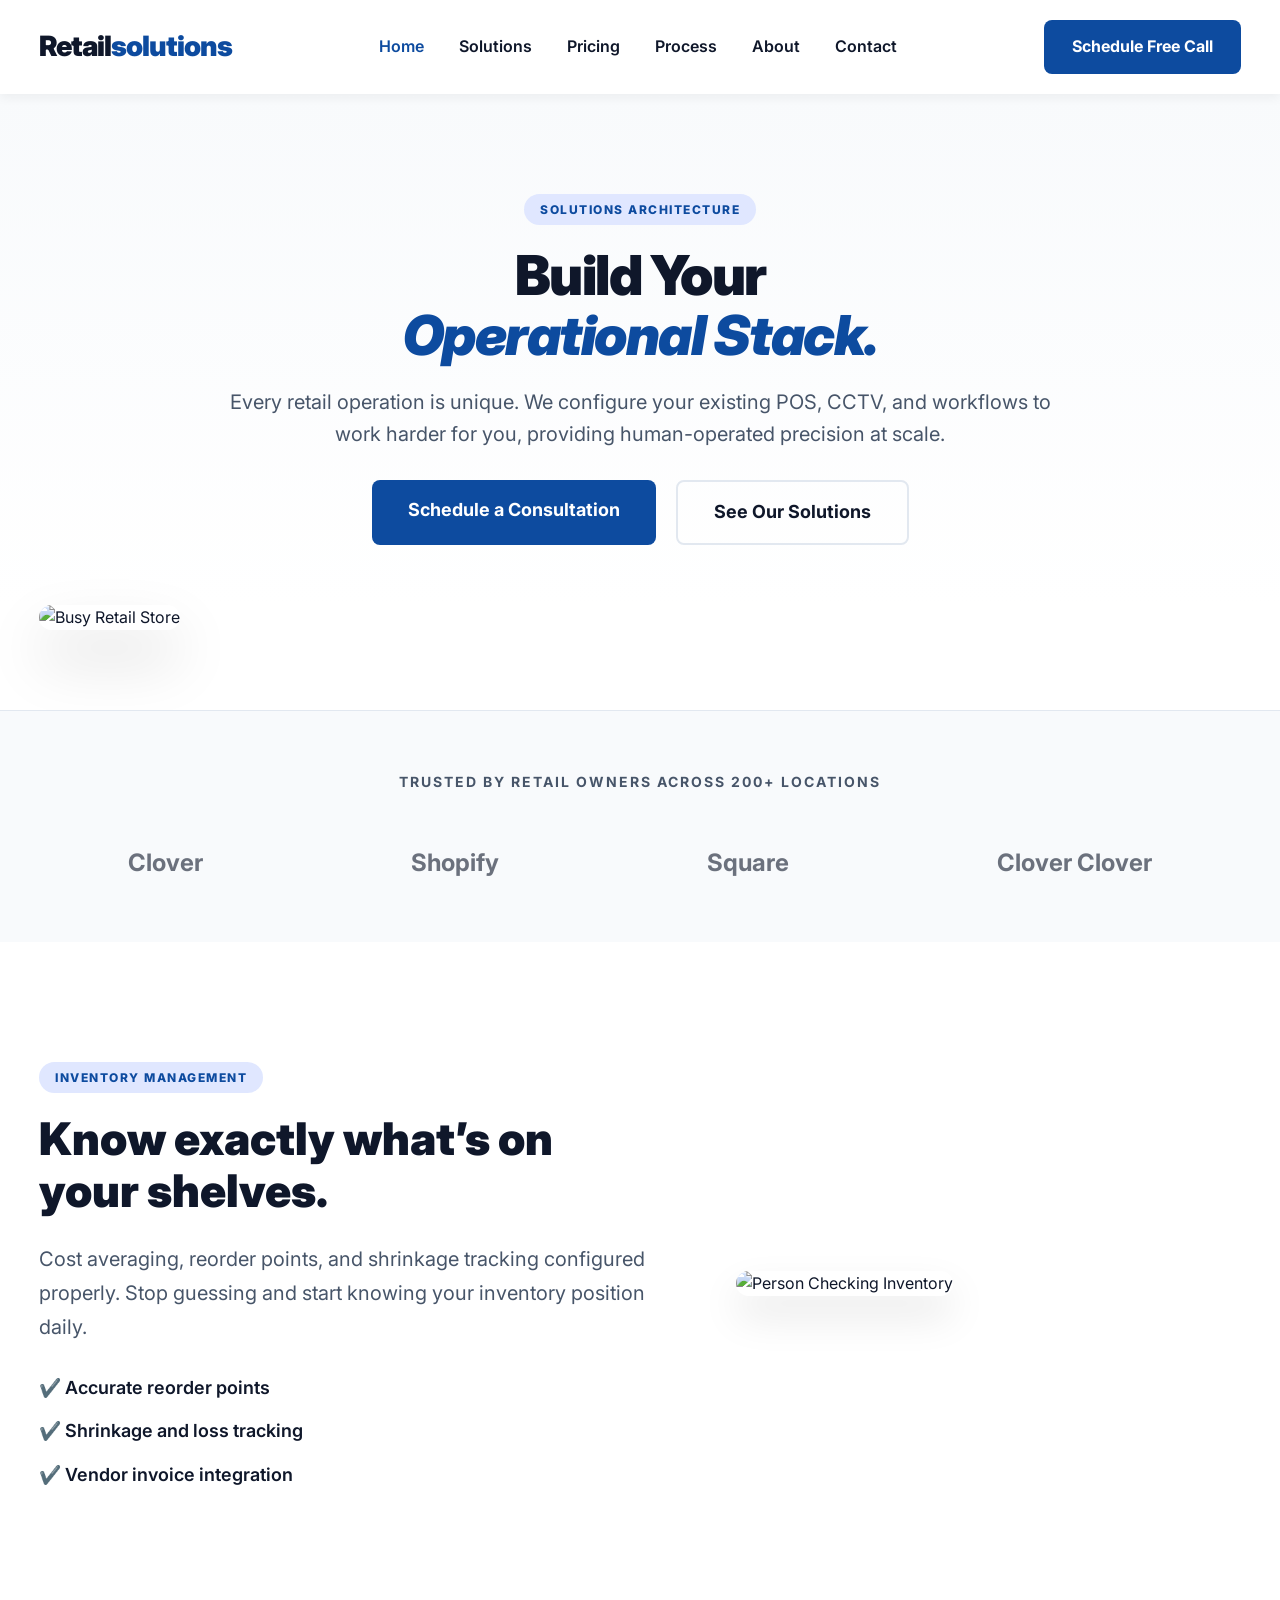
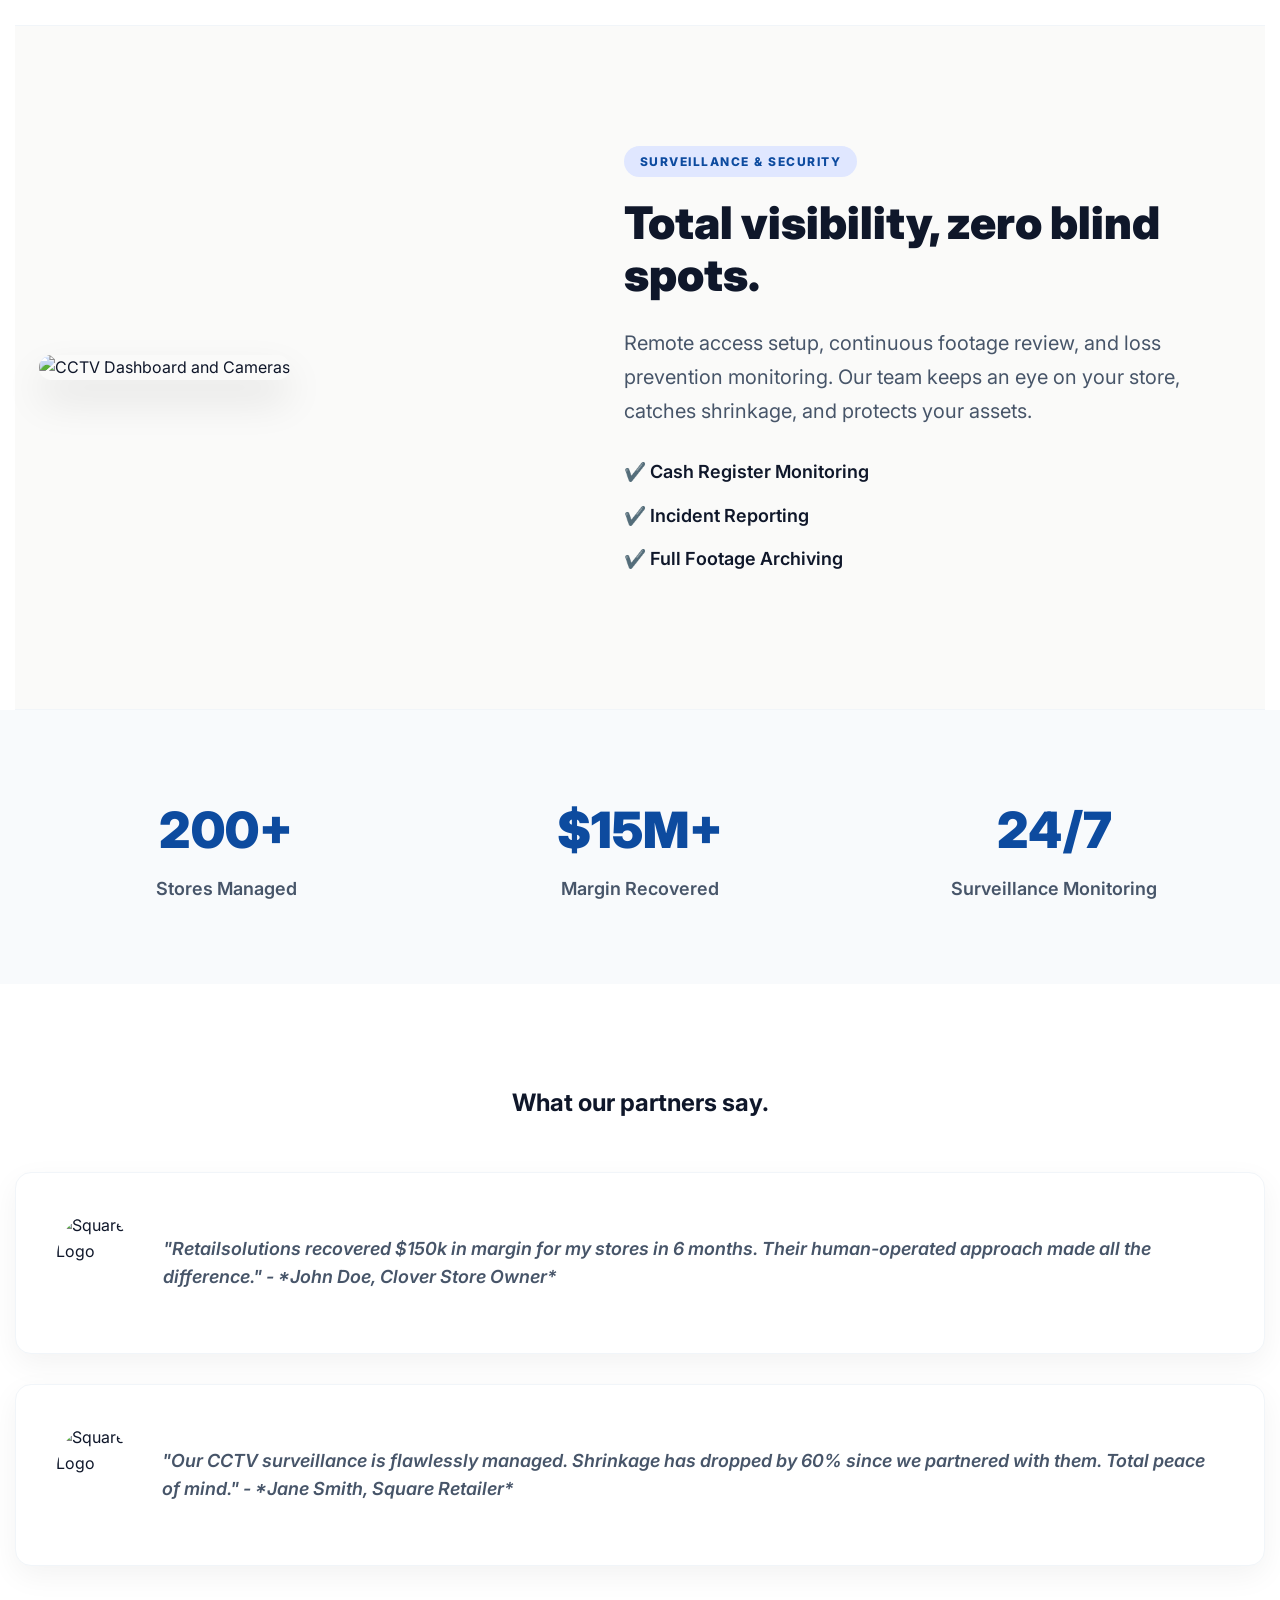
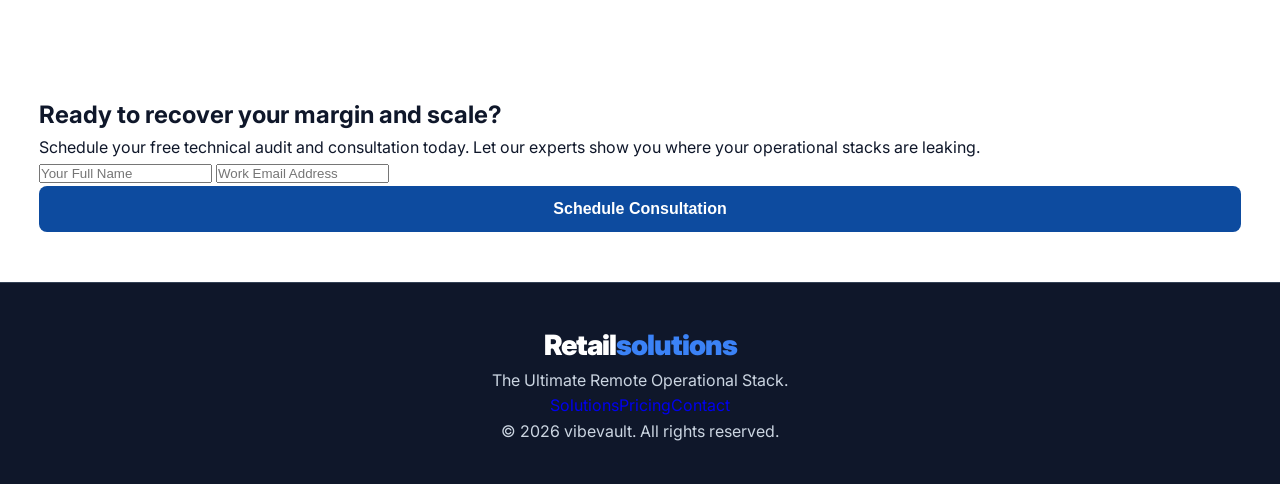
==== index.html @ b1cdd973 "Change title and footer brand from Retailsolutions to vibevault" ====
<!DOCTYPE html>
<html lang="en">
<head>
    <meta charset="UTF-8">
    <meta name="viewport" content="width=device-width, initial-scale=1.0">
    <title>vibevault | Ultimate Retail Operational Stack</title>
    <link rel="stylesheet" href="style.css">
    <link href="https://fonts.googleapis.com/css2?family=Inter:wght@400;600;800;900&display=swap" rel="stylesheet">
</head>
<body>
    <header class="navbar">
        <div class="container nav-container">
            <a href="index.html" class="logo">Retail<span>solutions</span></a>
            <ul class="nav-links">
                <li><a href="index.html" class="active">Home</a></li>
                <li><a href="solutions.html">Solutions</a></li>
                <li><a href="pricing.html">Pricing</a></li>
                <li><a href="process.html">Process</a></li>
                <li><a href="about.html">About</a></li>
                <li><a href="contact.html">Contact</a></li>
            </ul>
            <a href="contact.html" class="btn btn-primary">Schedule Free Call</a>
            <div class="hamburger">☰</div>
        </div>
    </header>

    <section class="hero scroll-anim">
        <div class="container hero-wrapper">
            <div class="hero-text">
                <div class="label-badge">SOLUTIONS ARCHITECTURE</div>
                <h1 class="hero-title">Build Your<br><span>Operational Stack.</span></h1>
                <p class="hero-desc">Every retail operation is unique. We configure your existing POS, CCTV, and workflows to work harder for you, providing human-operated precision at scale.</p>
                <div class="hero-buttons">
                    <a href="contact.html" class="btn btn-primary btn-large">Schedule a Consultation</a>
                    <a href="solutions.html" class="btn btn-secondary btn-large">See Our Solutions</a>
                </div>
            </div>
        </div>
    </section>

    <div class="hero-image-full container scroll-anim">
        <img src="https://images.unsplash.com/photo-1556742049-0cfed4f6a45d?auto=format&fit=crop&w=1200&q=80" alt="Busy Retail Store">
    </div>

    <section class="trusted-by bg-light scroll-anim">
        <div class="container text-center">
            <p>TRUSTED BY RETAIL OWNERS ACROSS 200+ LOCATIONS</p>
            <div class="logo-grid mt-50">
                <h2>Clover</h2>
                <h2>Shopify</h2>
                <h2>Square</h2>
                <h2>Clover Clover</h2>
            </div>
        </div>
    </section>

    <section class="deep-dive container scroll-anim">
        <div class="dive-content">
            <div class="label-badge">Inventory Management</div>
            <h2>Know exactly what’s on your shelves.</h2>
            <p>Cost averaging, reorder points, and shrinkage tracking configured properly. Stop guessing and start knowing your inventory position daily.</p>
            <ul class="check-list">
                <li>✔️ Accurate reorder points</li>
                <li>✔️ Shrinkage and loss tracking</li>
                <li>✔️ Vendor invoice integration</li>
            </ul>
        </div>
        <div class="dive-image">
            <img src="https://images.unsplash.com/photo-1600880292203-757bb62b4baf?auto=format&fit=crop&w=800&q=80" alt="Person Checking Inventory">
        </div>
    </section>

    <section class="deep-dive reverse container scroll-anim">
        <div class="dive-content">
            <div class="label-badge">Surveillance & Security</div>
            <h2>Total visibility, zero blind spots.</h2>
            <p>Remote access setup, continuous footage review, and loss prevention monitoring. Our team keeps an eye on your store, catches shrinkage, and protects your assets.</p>
            <ul class="check-list">
                <li>✔️ Cash Register Monitoring</li>
                <li>✔️ Incident Reporting</li>
                <li>✔️ Full Footage Archiving</li>
            </ul>
        </div>
        <div class="dive-image">
            <img src="https://images.unsplash.com/photo-1557804506-669a67965ba0?auto=format&fit=crop&w=800&q=80" alt="CCTV Dashboard and Cameras">
        </div>
    </section>

    <section class="metrics-section bg-light scroll-anim">
        <div class="container grid-3 text-center">
            <div class="metric-card"><h2>200+</h2><p>Stores Managed</p></div>
            <div class="metric-card"><h2>$15M+</h2><p>Margin Recovered</p></div>
            <div class="metric-card"><h2>24/7</h2><p>Surveillance Monitoring</p></div>
        </div>
    </section>

    <section class="testimonials-expanded container scroll-anim">
        <h2 class="section-title text-center">What our partners say.</h2>
        <div class="testimonial-block">
            <img src="https://images.unsplash.com/photo-1556740749-887f6717d7e4?auto=format&fit=crop&w=200&q=80" class="test-img" alt="Square Logo">
            <p>"Retailsolutions recovered $150k in margin for my stores in 6 months. Their human-operated approach made all the difference." - *John Doe, Clover Store Owner*</p>
        </div>
        <div class="testimonial-block">
            <img src="https://images.unsplash.com/photo-1556740749-887f6717d7e4?auto=format&fit=crop&w=200&q=80" class="test-img" alt="Square Logo">
            <p>"Our CCTV surveillance is flawlessly managed. Shrinkage has dropped by 60% since we partnered with them. Total peace of mind." - *Jane Smith, Square Retailer*</p>
        </div>
    </section>

    <section class="mega-cta-extended scroll-anim">
        <div class="container mega-cta-flex">
            <div class="cta-text">
                <h2>Ready to recover your margin and scale?</h2>
                <p>Schedule your free technical audit and consultation today. Let our experts show you where your operational stacks are leaking.</p>
            </div>
            <div class="cta-form-summary">
                <form id="leadForm" class="lead-form">
                    <input type="text" id="leadName" placeholder="Your Full Name" required>
                    <input type="email" id="leadEmail" placeholder="Work Email Address" required>
                    <button type="submit" class="btn btn-primary full-width">Schedule Consultation</button>
                    <div id="leadMessage" class="form-message"></div>
                </form>
            </div>
        </div>
    </section>

    <footer>
        <div class="container footer-grid">
            <div class="footer-brand"><div class="logo" style="color:white;">Retail<span style="color:#3b82f6;">solutions</span></div><p>The Ultimate Remote Operational Stack.</p></div>
            <div class="footer-links"><a href="solutions.html">Solutions</a><a href="pricing.html">Pricing</a><a href="contact.html">Contact</a></div>
        </div>
        <div class="footer-bottom container"><p>&copy; 2026 vibevault. All rights reserved.</p></div>
    </footer>
    <script src="script.js"></script>
</body>
</html>
---- style.css ----
/* =========================================
   MASTER CSS - RETAILSOLUTIONS (100% COMPLETE & UNIFIED)
   ========================================= */
:root {
    --primary-color: #0d4b9f;
    --primary-hover: #083370;
    --secondary-color: #f8fafc;
    --text-dark: #0f172a;
    --text-muted: #475569;
    --white: #ffffff;
    --transition: all 0.3s ease;
}

* { margin: 0; padding: 0; box-sizing: border-box; }
body { font-family: 'Inter', sans-serif; background-color: var(--white); color: var(--text-dark); line-height: 1.6; overflow-x: hidden; }
a { text-decoration: none; transition: var(--transition); }
.container { max-width: 1250px; margin: 0 auto; padding: 0 24px; }
.bg-light { background-color: var(--secondary-color); }
.text-center { text-align: center; }
.mt-20 { margin-top: 20px; }
.mt-40 { margin-top: 40px; }
.mt-50 { margin-top: 50px; }
.mb-50 { margin-bottom: 50px; }

/* =========================================
   1. NAVBAR & FOOTER
   ========================================= */
.navbar { background: var(--white); padding: 20px 0; position: sticky; top: 0; z-index: 1000; box-shadow: 0 4px 10px rgba(0,0,0,0.05); }
.nav-container { display: flex; justify-content: space-between; align-items: center; }
.logo { font-size: 28px; font-weight: 900; color: var(--text-dark); letter-spacing: -1px; }
.logo span { color: var(--primary-color); }
.nav-links { list-style: none; display: flex; gap: 35px; }
.nav-links a { color: var(--text-dark); font-weight: 600; font-size: 16px; }
.nav-links a:hover, .nav-links a.active { color: var(--primary-color); }
.hamburger { display: none; font-size: 32px; cursor: pointer; color: var(--primary-color); }

footer { background: #0f172a; padding: 40px 0; margin-top: 50px; text-align: center; border-top: 1px solid #334155; }
footer h2 { color: var(--white); margin-bottom: 10px; }
footer p { color: #cbd5e1; font-size: 16px; }

/* =========================================
   2. BUTTONS & BADGES
   ========================================= */
.btn { display: inline-block; padding: 14px 28px; border-radius: 8px; font-weight: 700; font-size: 16px; cursor: pointer; transition: var(--transition); border: none; text-align: center; }
.btn-primary { background-color: var(--primary-color); color: var(--white); }
.btn-primary:hover { background-color: var(--primary-hover); transform: translateY(-2px); box-shadow: 0 8px 15px rgba(13,75,159,0.2); }
.btn-secondary { background-color: transparent; color: var(--text-dark); border: 2px solid #e2e8f0; }
.btn-secondary:hover { border-color: var(--primary-color); color: var(--primary-color); transform: translateY(-2px); }
.btn-large { font-size: 18px; padding: 16px 36px; }
.full-width { width: 100%; display: block; }
.label-badge { background: #e0e7ff; color: var(--primary-color); display: inline-block; padding: 6px 16px; border-radius: 30px; font-weight: 800; font-size: 12px; letter-spacing: 1.5px; margin-bottom: 20px; text-transform: uppercase; }

/* =========================================
   3. HERO & HEADERS
   ========================================= */
.hero-title { font-size: 55px; line-height: 1.1; margin-bottom: 20px; font-weight: 900; letter-spacing: -1.5px; color: var(--text-dark); }
.hero-desc { font-size: 20px; color: var(--text-muted); margin-bottom: 30px; line-height: 1.6; }
.page-header { padding: 100px 0 80px; background: var(--secondary-color); text-align: center; border-bottom: 1px solid #e2e8f0; }
.hero { padding: 100px 0 60px; background: linear-gradient(180deg, #f8fafc 0%, #ffffff 100%); }
.hero-wrapper { max-width: 900px; margin: 0 auto; text-align: center; }
.hero-title span { color: var(--primary-color); font-style: italic; }
.hero-buttons { display: flex; gap: 20px; justify-content: center; margin-top: 30px; }
.hero-image-full img { width: 100%; border-radius: 20px; box-shadow: 0 30px 60px rgba(0,0,0,0.15); margin-bottom: 80px; }

/* =========================================
   4. HOME PAGE SPECIFICS (Trust, Metrics)
   ========================================= */
.trusted-by { padding: 60px 0; border-top: 1px solid #e2e8f0; }
.trusted-by p { font-size: 14px; font-weight: 700; color: var(--text-muted); letter-spacing: 2px; text-align: center; }
.logo-grid { display: flex; justify-content: space-around; flex-wrap: wrap; gap: 30px; opacity: 0.6; }
.metrics-section { padding: 80px 0; }
.metric-card h2 { font-size: 50px; font-weight: 900; color: var(--primary-color); margin-bottom: 5px; }
.metric-card p { font-size: 18px; color: var(--text-muted); font-weight: 600; }
.testimonials-expanded { padding: 100px 0; }
.testimonial-block { display: flex; gap: 30px; align-items: center; background: var(--white); border-radius: 16px; padding: 40px; box-shadow: 0 10px 30px rgba(0,0,0,0.05); border: 1px solid #f1f5f9; margin-bottom: 30px; }
.test-img { width: 100px; height: 100px; object-fit: cover; border-radius: 50%; }
.testimonial-block p { font-size: 18px; line-height: 1.6; color: var(--text-muted); font-weight: 600; font-style: italic; }

/* =========================================
   5. DEEP DIVE SECTIONS (Home, About, etc)
   ========================================= */
.deep-dive { display: flex; align-items: center; gap: 80px; padding: 120px 24px; border-bottom: 1px solid #f1f5f9; }
.deep-dive.reverse { flex-direction: row-reverse; background-color: #fafaf9; }
.dive-content { flex: 1.1; }
.dive-image { flex: 0.9; }
.dive-image img { width: 100%; border-radius: 20px; box-shadow: 0 20px 40px rgba(0,0,0,0.1); }
.dive-content h2 { font-size: 45px; line-height: 1.15; margin-bottom: 25px; font-weight: 900; }
.dive-content p { font-size: 20px; color: var(--text-muted); margin-bottom: 30px; line-height: 1.7; }
.check-list { list-style: none; }
.check-list li { font-size: 18px; margin-bottom: 15px; font-weight: 600; display: flex; align-items: center; gap: 10px; color: var(--text-dark); }

/* =========================================
   6. GRIDS & CARDS (Home Services & Solutions Page)
   ========================================= */
.grid-3 { display: grid; grid-template-columns: repeat(auto-fit, minmax(320px, 1fr)); gap: 40px; }
.services-overview { padding: 100px 0; }
.section-title { margin-bottom: 50px; text-align: center; }
.section-title-b { font-size: 42px; font-weight: 900; }
.icon-large { font-size: 45px; margin-bottom: 20px; }
.card, .service-card-home { background: var(--white); border-radius: 16px; border: 1px solid #e2e8f0; box-shadow: 0 10px 30px rgba(0,0,0,0.05); transition: var(--transition); display: block; padding: 40px; text-align: left; }
.service-card-home:hover { transform: translateY(-10px); box-shadow: 0 20px 40px rgba(0,0,0,0.12); border-color: var(--primary-color); }
.card-content h3 { font-size: 24px; margin-bottom: 15px; color: var(--text-dark); }
.card-content p { font-size: 16px; color: var(--text-muted); }
    
.solutions-grid-large { padding: 80px 0; }
.service-block-detailed { background: var(--white); border-radius: 16px; border: 1px solid #e2e8f0; overflow: hidden; box-shadow: 0 15px 35px rgba(0,0,0,0.06); padding-bottom: 30px; }
.service-block-detailed img { width: 100%; height: 280px; object-fit: cover; margin-bottom: 25px; }
.service-block-detailed h3 { font-size: 28px; padding: 0 25px; margin-bottom: 15px; }
.service-block-detailed p { font-size: 17px; color: var(--text-muted); padding: 0 25px; margin-bottom: 20px; }
.price-tag { display: inline-block; margin: 0 25px; font-weight: 800; font-size: 22px; color: var(--primary-color); background: #e0e7ff; padding: 10px 20px; border-radius: 8px; }

/* =========================================
   7. 3-TIER PRICING GRID (Pricing Page)
   ========================================= */
.pricing-container-large { padding: 40px 0; }
.pricing-grid-3 { display: grid; grid-template-columns: repeat(3, 1fr); gap: 30px; align-items: stretch; }
.pricing-card { background: var(--white); border-radius: 16px; border: 1px solid #e2e8f0; padding: 40px 30px; box-shadow: 0 10px 30px rgba(0,0,0,0.04); display: flex; flex-direction: column; text-align: left; position: relative; transition: var(--transition); }
.pricing-card:hover { box-shadow: 0 20px 40px rgba(0,0,0,0.08); transform: translateY(-5px); }
.tier-label { display: inline-block; background: #f1f5f9; color: var(--text-muted); padding: 4px 12px; border-radius: 20px; font-size: 12px; font-weight: 800; margin-bottom: 15px; letter-spacing: 1px; }
.tier-name { font-size: 20px; font-weight: 800; margin-bottom: 15px; color: var(--text-dark); text-transform: uppercase; }
.price { font-size: 60px; font-weight: 900; margin-bottom: 5px; line-height: 1; color: var(--text-dark); }
.flat-rate { font-size: 16px; color: var(--text-muted); margin-bottom: 20px; font-weight: 500; }
.tier-desc { font-size: 15px; color: var(--text-muted); margin-bottom: 30px; line-height: 1.6; min-height: 70px; }
.benefits-list-detailed { list-style: none; margin-bottom: 40px; flex-grow: 1; }
.benefits-list-detailed li { font-size: 15px; margin-bottom: 12px; border-bottom: 1px solid #f1f5f9; padding-bottom: 12px; display: flex; align-items: flex-start; gap: 10px; color: var(--text-dark); }

/* BLUE CARD (Most Popular) */
.premium-partner { background: var(--primary-color); border: none; box-shadow: 0 20px 50px rgba(13,75,159,0.3); transform: scale(1.03); }
.premium-partner:hover { transform: scale(1.03) translateY(-5px); box-shadow: 0 30px 60px rgba(13,75,159,0.4); }
.premium-partner .badge { position: absolute; top: -15px; left: 50%; transform: translateX(-50%); background: #fbbf24; color: #000; padding: 6px 16px; border-radius: 20px; font-weight: 900; font-size: 12px; letter-spacing: 1px; white-space: nowrap; }
.premium-partner .benefits-list-detailed li { border-bottom: 1px solid rgba(255,255,255,0.15); color: var(--white); }
.premium-partner .tier-name, .premium-partner .price { color: var(--white); }

/* =========================================
   8. 8 CORE OPERATIONS GRID (Pricing Addons)
   ========================================= */
.core-operations { padding: 100px 0; }
.grid-4 { display: grid; grid-template-columns: repeat(4, 1fr); gap: 20px; }
.addon-card { background: var(--white); border-radius: 12px; border: 1px solid #e2e8f0; padding: 30px 20px; box-shadow: 0 4px 15px rgba(0,0,0,0.03); transition: var(--transition); display: flex; flex-direction: column; text-align: left; }
.addon-card:hover { transform: translateY(-5px); box-shadow: 0 15px 30px rgba(0,0,0,0.08); border-color: var(--primary-color); }
.addon-icon { font-size: 32px; color: var(--primary-color); margin-bottom: 15px; }
.addon-card h4 { font-size: 18px; font-weight: 800; margin-bottom: 10px; color: var(--text-dark); line-height: 1.3; }
.addon-card p { font-size: 14px; color: var(--text-muted); margin-bottom: 25px; flex-grow: 1; line-height: 1.5; }
.addon-card .btn { padding: 12px 10px; font-size: 14px; border-radius: 30px; }

/* =========================================
   9. PROCESS TIMELINE (Process Page)
   ========================================= */
.process-timeline-large { padding: 100px 24px; max-width: 900px; margin: 0 auto; }
.process-card-detailed { display: flex; gap: 40px; align-items: center; background: var(--white); padding: 50px; border-radius: 16px; box-shadow: 0 15px 40px rgba(0,0,0,0.08); border: 1px solid #f1f5f9; margin-bottom: 40px; }
.step-number-large { font-size: 50px; font-weight: 900; color: var(--white); background: var(--primary-color); width: 110px; height: 110px; display: flex; align-items: center; justify-content: center; border-radius: 50%; flex-shrink: 0; }
.process-text h2 { font-size: 30px; margin-bottom: 15px; font-weight: 800; }
.process-text p { font-size: 18px; color: var(--text-muted); }

/* =========================================
   10. CONTACT FORM (Contact Page)
   ========================================= */
.contact-page-wrapper-extended { display: flex; gap: 80px; padding: 120px 24px; align-items: flex-start; }
.contact-info-extended { flex: 0.9; }
.contact-cards-grid { display: flex; flex-direction: column; gap: 20px; margin-top: 50px; }
.contact-card-info { background: var(--secondary-color); padding: 30px; border-radius: 12px; border: 1px solid #e2e8f0; }
.contact-card-info h3 { font-size: 22px; margin-bottom: 10px; }
.contact-card-info p { font-size: 18px; color: var(--text-muted); }
.contact-form-large-extended { flex: 1.1; background: var(--white); padding: 60px; border-radius: 24px; box-shadow: 0 25px 60px rgba(0,0,0,0.1); border: 1px solid #e2e8f0; }
.form-row-extended { display: flex; gap: 20px; }
.form-row-extended .input-group-extended { flex: 1; }
.input-group-extended { margin-bottom: 30px; }
.input-group-extended label { display: block; margin-bottom: 10px; font-weight: 700; font-size: 18px; }
.input-group-extended input, .input-group-extended textarea { width: 100%; padding: 20px; border: 2px solid #cbd5e1; border-radius: 12px; font-size: 18px; font-family: inherit; background: #f8fafc; transition: var(--transition); }
.input-group-extended input:focus, .input-group-extended textarea:focus { outline: none; border-color: var(--primary-color); background: var(--white); }
.form-message { margin-top: 15px; text-align: center; font-weight: 600; }

/* =========================================
   11. FAQ ACCORDION
   ========================================= */
.faq-section { padding: 100px 0; }
.accordion { max-width: 800px; margin: 50px auto 0; }
.accordion-item { border-bottom: 1px solid #cbd5e1; margin-bottom: 10px; }
.accordion-header { width: 100%; text-align: left; background: none; border: none; padding: 25px 0; font-size: 24px; font-weight: 800; cursor: pointer; display: flex; justify-content: space-between; align-items: center; color: var(--text-dark); }
.accordion-content { max-height: 0; overflow: hidden; transition: max-height 0.3s ease-out; }
.accordion-content p { padding-bottom: 25px; font-size: 19px; color: var(--text-muted); }

/* MEGA CTA */
.mega-cta { background: var(--primary-color); padding: 100px 0; color: var(--white); text-align: center; }
.mega-cta h2 { font-size: 45px; margin-bottom: 25px; line-height: 1.2; }
.mega-cta p { font-size: 22px; opacity: 0.9; margin-bottom: 30px; }

/* ANIMATIONS */
.scroll-anim { opacity: 0; transform: translateY(40px); transition: all 0.8s cubic-bezier(0.5, 0, 0, 1); }
.scroll-anim.visible { opacity: 1; transform: translateY(0); }

/* =========================================
   12. RESPONSIVE (MOBILE & TABLET AUTOMATION)
   ========================================= */
@media (max-width: 1024px) {
    .pricing-grid-3 { grid-template-columns: repeat(2, 1fr); }
    .premium-partner { transform: scale(1); }
    .premium-partner:hover { transform: translateY(-5px); }
    .grid-4 { grid-template-columns: repeat(2, 1fr); gap: 25px; }
    .deep-dive, .deep-dive.reverse, .contact-page-wrapper-extended { flex-direction: column; text-align: center; gap: 50px; }
}

@media (max-width: 768px) {
    .nav-links { display: none; flex-direction: column; position: absolute; top: 100%; left: 0; width: 100%; background: var(--white); padding: 20px; text-align: center; box-shadow: 0 10px 20px rgba(0,0,0,0.1); }
    .nav-links.active { display: flex; }
    .navbar .btn { display: none; }
    .hamburger { display: block; }
    
    .hero-title { font-size: 38px; letter-spacing: -1px; }
    .hero-buttons { flex-direction: column; }
    
    .grid-3 { grid-template-columns: 1fr; gap: 30px; }
    .pricing-grid-3 { grid-template-columns: 1fr; gap: 40px; }
    .tier-desc { min-height: auto; }
    .pricing-card { padding: 40px 25px; }
    .grid-4 { grid-template-columns: 1fr; gap: 20px; }
    
    .form-row-extended { flex-direction: column; gap: 0; }
    .contact-form-large-extended { padding: 30px 20px; }
    .process-card-detailed { flex-direction: column; text-align: center; padding: 30px; }
    .testimonial-block { flex-direction: column; text-align: center; }
}
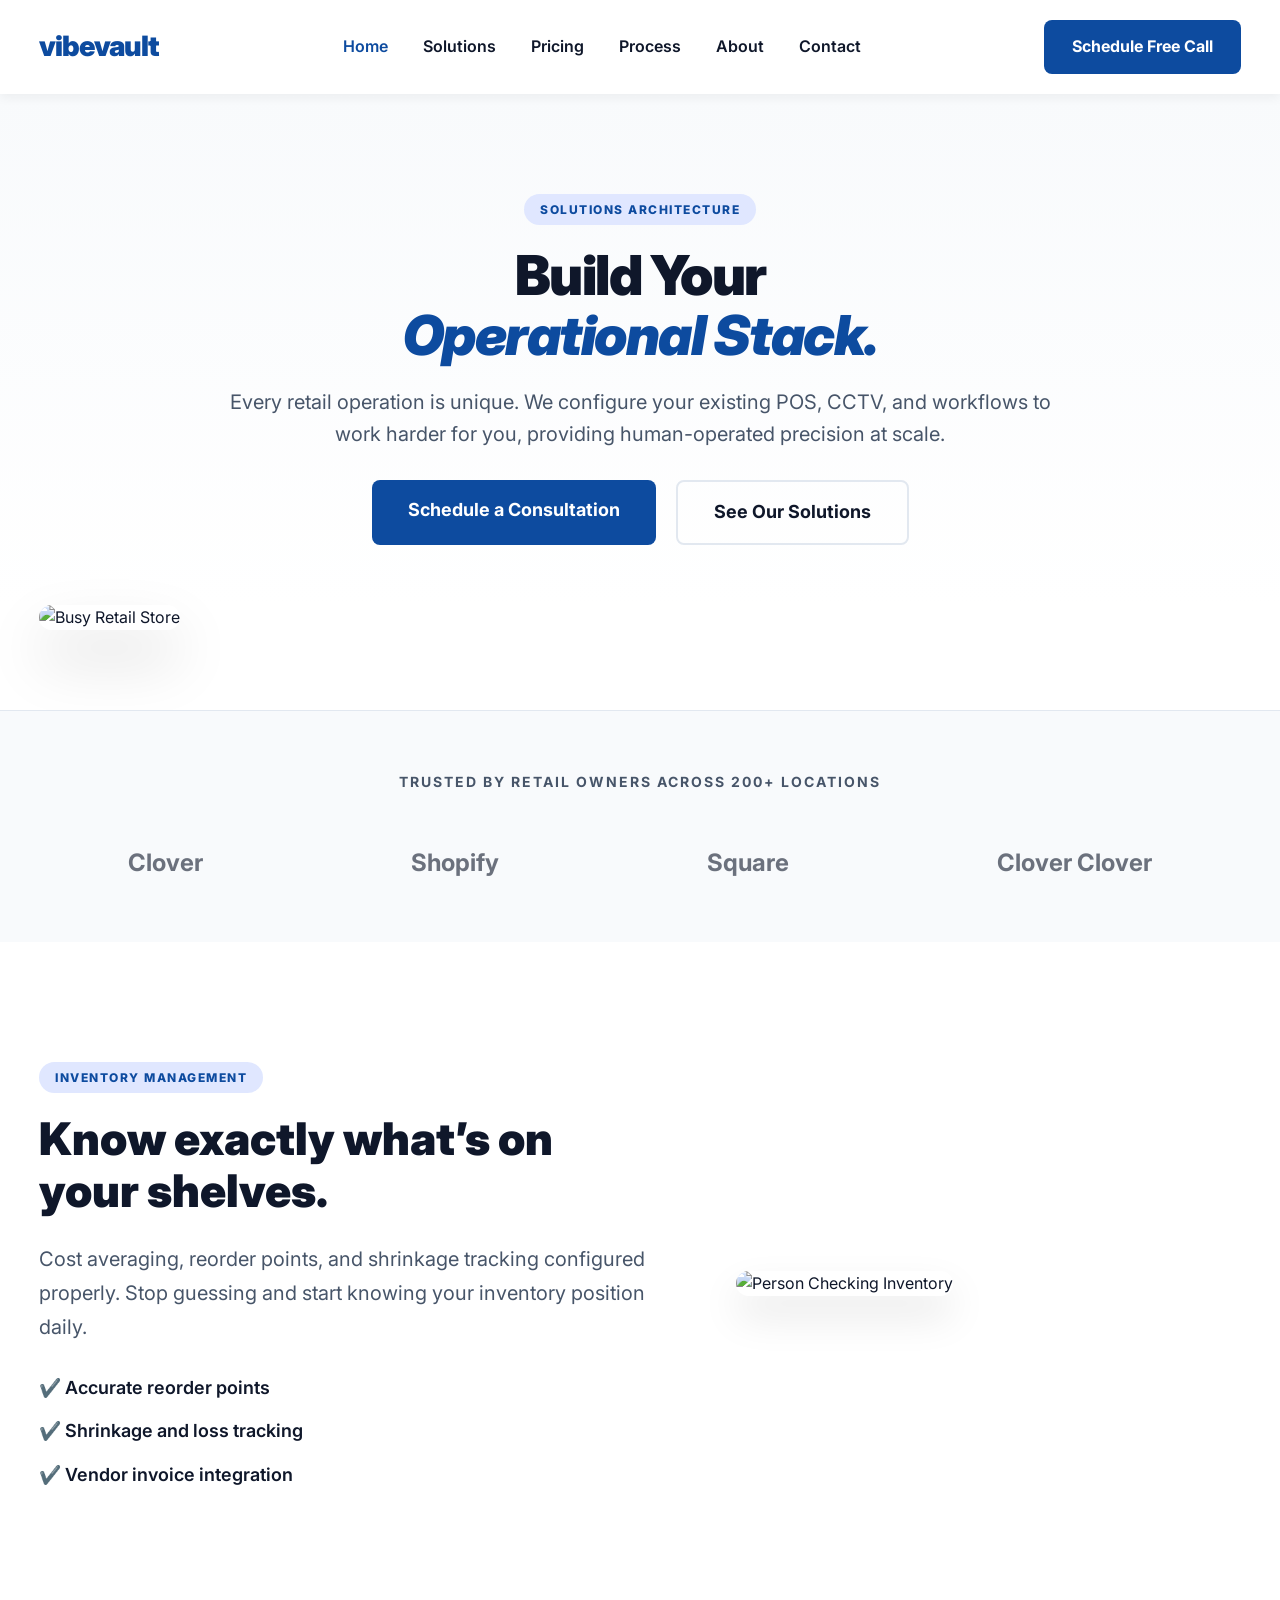
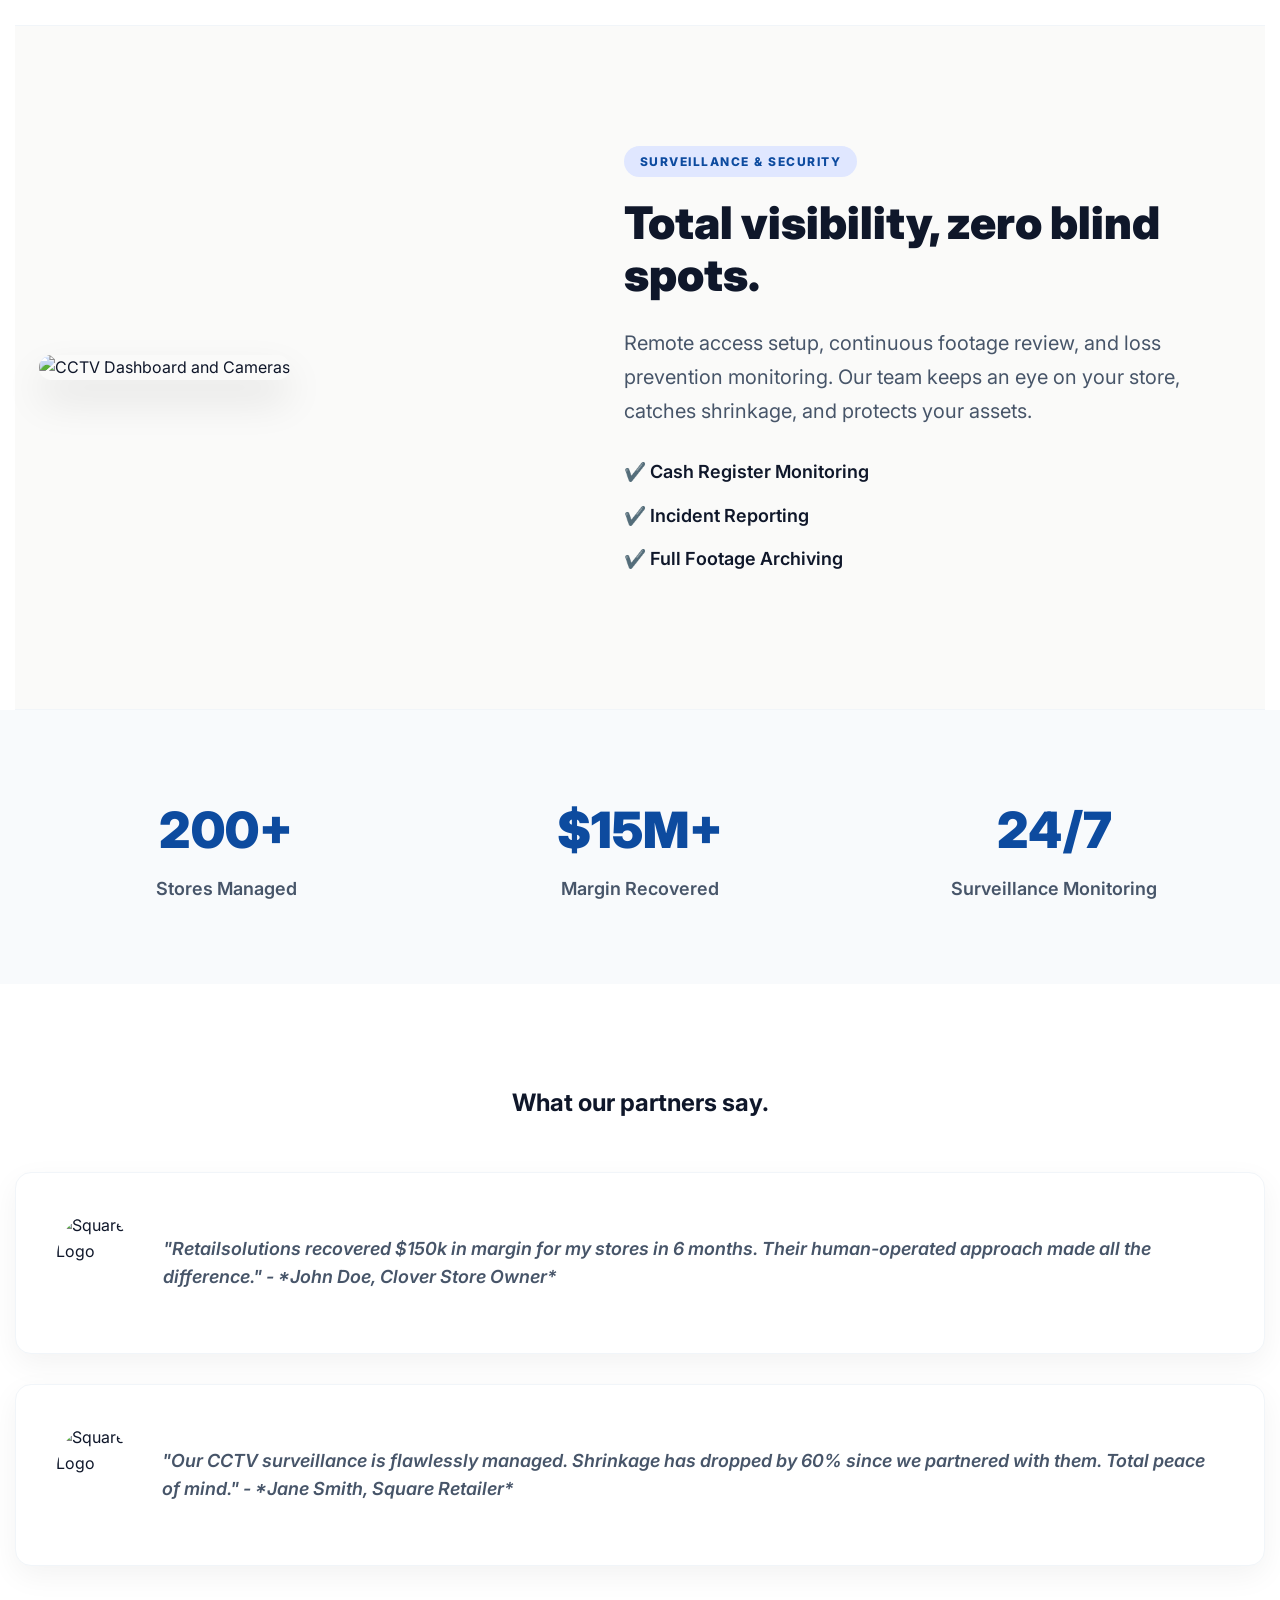
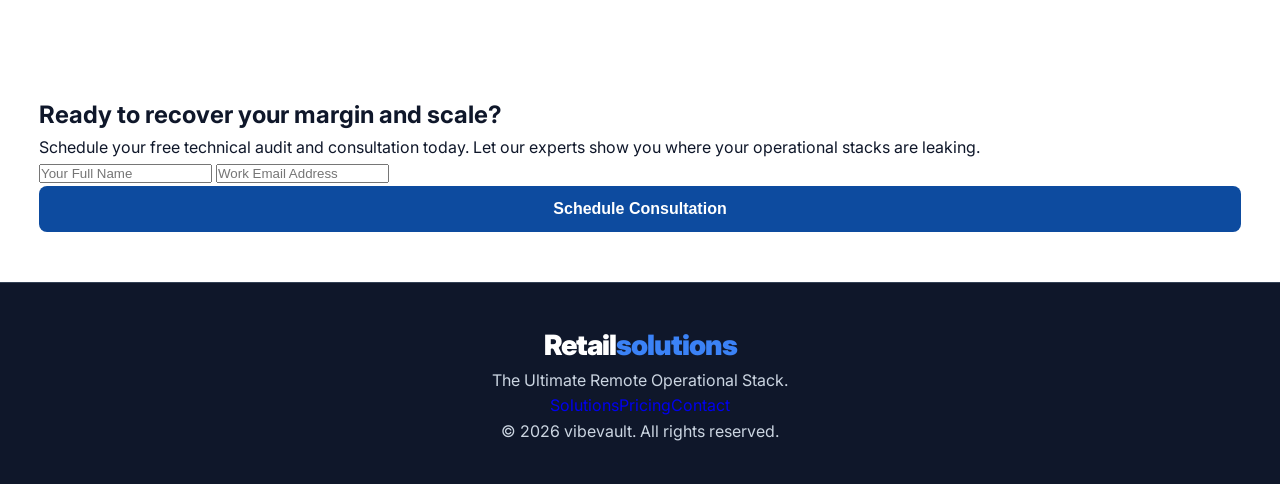
==== commit 57183deb: "Update logo text in index.html" ====
--- a/index.html
+++ b/index.html
@@ -10,7 +10,7 @@
 <body>
     <header class="navbar">
         <div class="container nav-container">
-            <a href="index.html" class="logo">Retail<span>solutions</span></a>
+            <a href="index.html" class="logo"><span>vibevault</span></a>
             <ul class="nav-links">
                 <li><a href="index.html" class="active">Home</a></li>
                 <li><a href="solutions.html">Solutions</a></li>
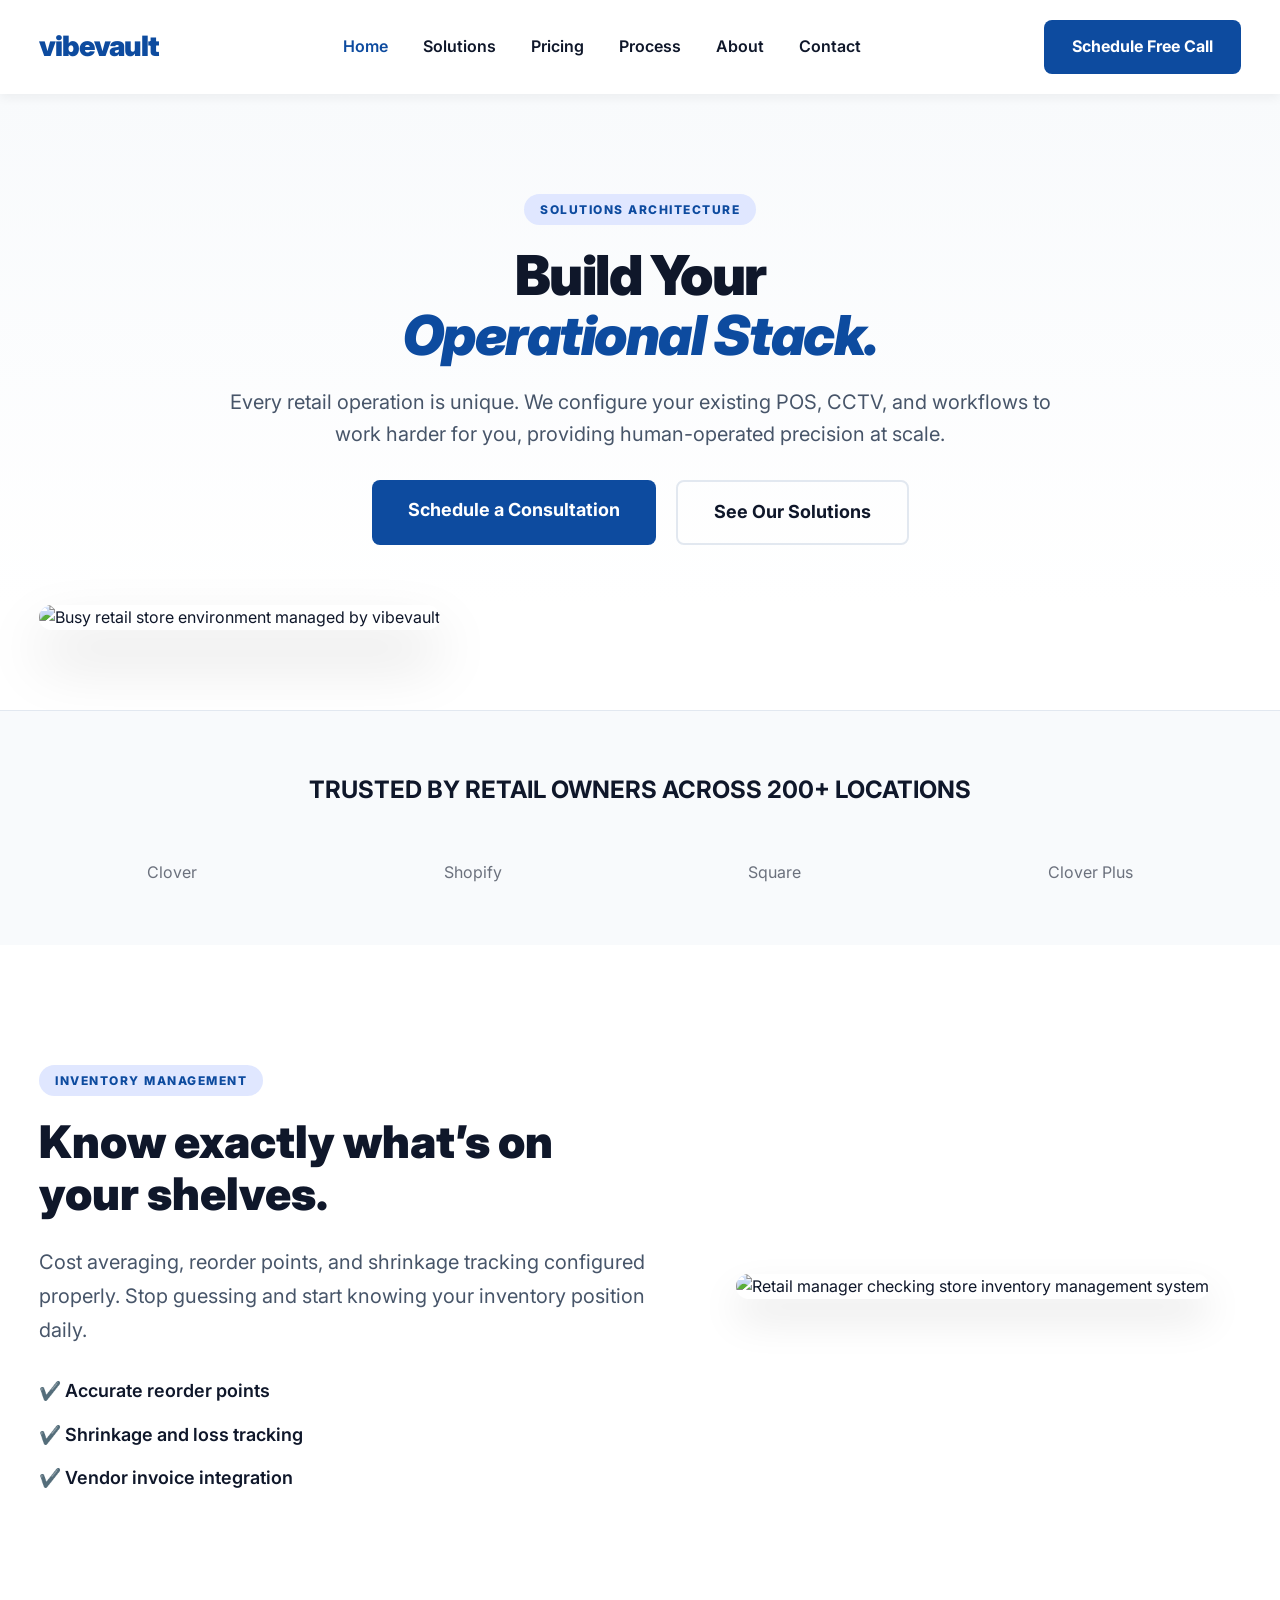
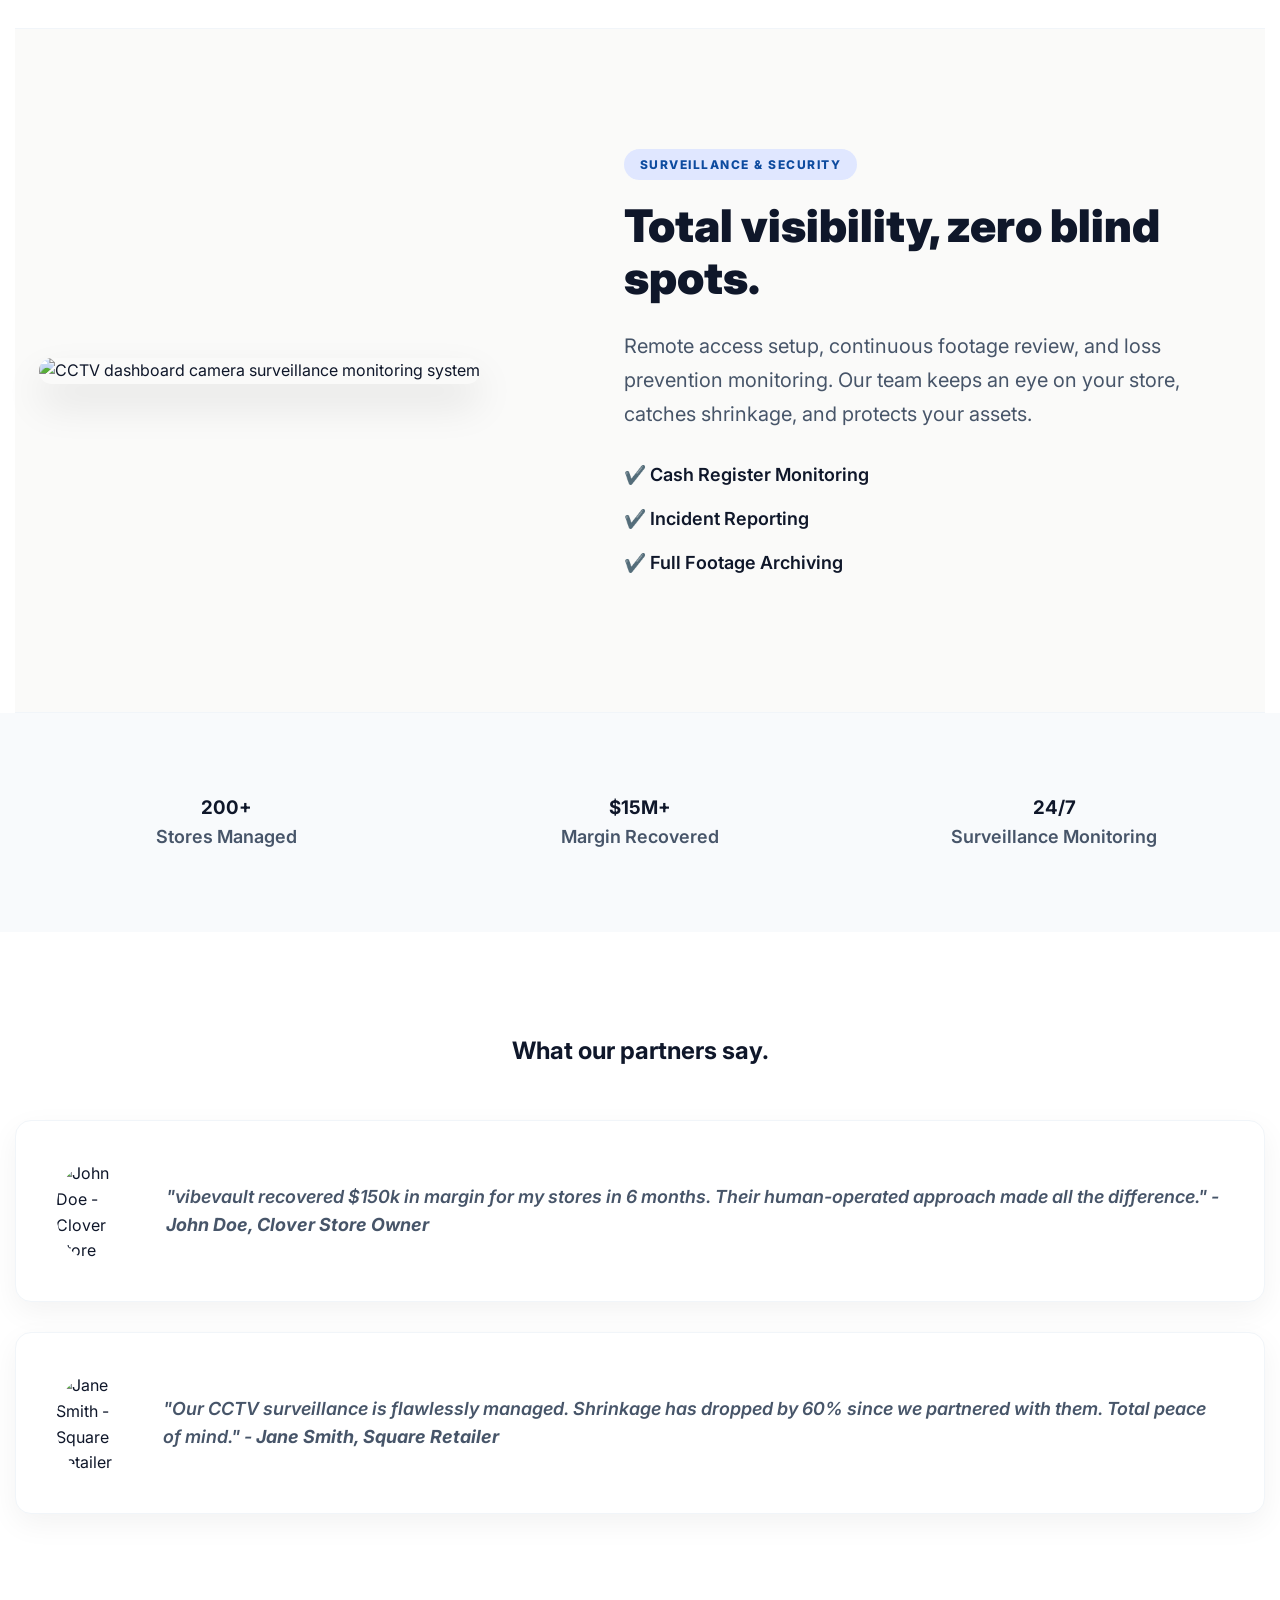
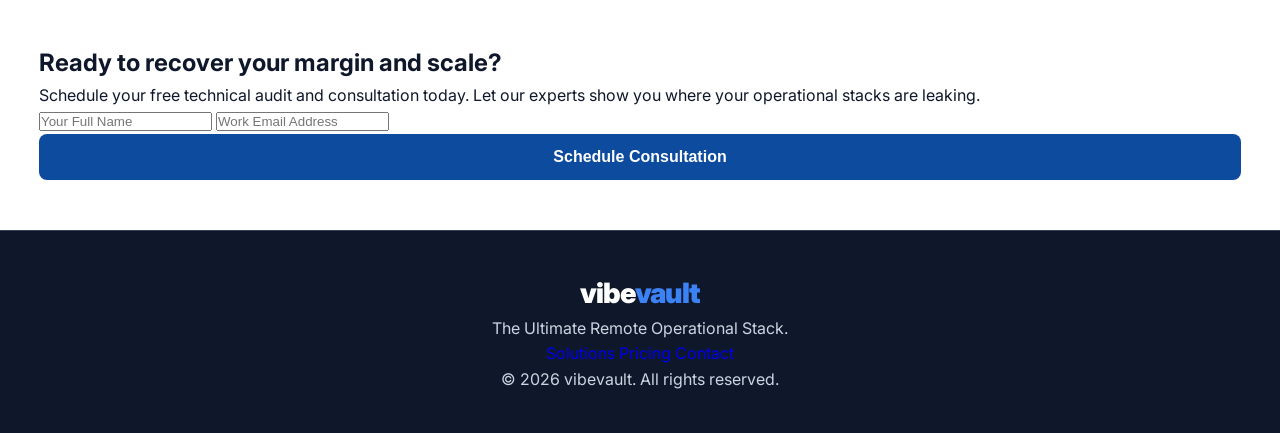
==== commit a046584e: "Enhance SEO and accessibility in index.html Updated SEO meta tags and improved structure for better " ====
--- a/index.html
+++ b/index.html
@@ -3,133 +3,191 @@
 <head>
     <meta charset="UTF-8">
     <meta name="viewport" content="width=device-width, initial-scale=1.0">
-    <title>vibevault | Ultimate Retail Operational Stack</title>
+    <meta name="robots" content="index, follow">
+    
+    <!-- Primary SEO Meta Tags -->
+    <title>vibevault | Ultimate Retail Operational Stack & Solutions</title>
+    <meta name="description" content="Optimize your retail operation with vibevault. We configure POS, CCTV, and inventory workflows for human-operated precision at scale. Recover margins today.">
+    <link rel="canonical" href="https://vibevault.com/index.html">
+
+    <!-- Open Graph / Facebook / LinkedIn SEO Meta Tags -->
+    <meta property="og:type" content="website">
+    <meta property="og:url" content="https://vibevault.com/">
+    <meta property="og:title" content="vibevault | Ultimate Retail Operational Stack">
+    <meta property="og:description" content="Configure your existing POS, CCTV, and workflows to work harder for you with human-operated precision at scale.">
+    <meta property="og:image" content="https://images.unsplash.com/photo-1556742049-0cfed4f6a45d?auto=format&fit=crop&w=1200&q=80">
+
+    <!-- Twitter Meta Tags -->
+    <meta name="twitter:card" content="summary_large_image">
+    <meta name="twitter:url" content="https://vibevault.com/">
+    <meta name="twitter:title" content="vibevault | Ultimate Retail Operational Stack">
+    <meta name="twitter:description" content="Configure your existing POS, CCTV, and workflows to work harder for you with human-operated precision at scale.">
+    <meta name="twitter:image" content="https://images.unsplash.com/photo-1556742049-0cfed4f6a45d?auto=format&fit=crop&w=1200&q=80">
+
+    <!-- CSS & Fonts -->
     <link rel="stylesheet" href="style.css">
+    <link rel="preconnect" href="https://fonts.googleapis.com">
+    <link rel="preconnect" href="https://fonts.gstatic.com" crossorigin>
     <link href="https://fonts.googleapis.com/css2?family=Inter:wght@400;600;800;900&display=swap" rel="stylesheet">
+
+    <!-- Structured Data (Schema.org JSON-LD for 100% Technical SEO) -->
+    <script type="application/ld+json">
+    {
+      "@context": "https://schema.org",
+      "@type": "Organization",
+      "name": "vibevault",
+      "url": "https://vibevault.com",
+      "logo": "https://vibevault.com/logo.png",
+      "description": "vibevault provides remote operational stacks, POS configuration, CCTV surveillance, and inventory management for retail stores.",
+      "contactPoint": {
+        "@type": "ContactPoint",
+        "contactType": "customer service"
+      }
+    }
+    </script>
 </head>
 <body>
+
     <header class="navbar">
         <div class="container nav-container">
             <a href="index.html" class="logo"><span>vibevault</span></a>
-            <ul class="nav-links">
-                <li><a href="index.html" class="active">Home</a></li>
-                <li><a href="solutions.html">Solutions</a></li>
-                <li><a href="pricing.html">Pricing</a></li>
-                <li><a href="process.html">Process</a></li>
-                <li><a href="about.html">About</a></li>
-                <li><a href="contact.html">Contact</a></li>
-            </ul>
+            <nav>
+                <ul class="nav-links">
+                    <li><a href="index.html" class="active">Home</a></li>
+                    <li><a href="solutions.html">Solutions</a></li>
+                    <li><a href="pricing.html">Pricing</a></li>
+                    <li><a href="process.html">Process</a></li>
+                    <li><a href="about.html">About</a></li>
+                    <li><a href="contact.html">Contact</a></li>
+                </ul>
+            </nav>
             <a href="contact.html" class="btn btn-primary">Schedule Free Call</a>
-            <div class="hamburger">☰</div>
+            <div class="hamburger" aria-label="Toggle Navigation Menu" role="button" tabindex="0">☰</div>
         </div>
     </header>
 
-    <section class="hero scroll-anim">
-        <div class="container hero-wrapper">
-            <div class="hero-text">
-                <div class="label-badge">SOLUTIONS ARCHITECTURE</div>
-                <h1 class="hero-title">Build Your<br><span>Operational Stack.</span></h1>
-                <p class="hero-desc">Every retail operation is unique. We configure your existing POS, CCTV, and workflows to work harder for you, providing human-operated precision at scale.</p>
-                <div class="hero-buttons">
-                    <a href="contact.html" class="btn btn-primary btn-large">Schedule a Consultation</a>
-                    <a href="solutions.html" class="btn btn-secondary btn-large">See Our Solutions</a>
+    <main id="main-content">
+        <section class="hero scroll-anim">
+            <div class="container hero-wrapper">
+                <div class="hero-text">
+                    <div class="label-badge">SOLUTIONS ARCHITECTURE</div>
+                    <h1 class="hero-title">Build Your<br><span>Operational Stack.</span></h1>
+                    <p class="hero-desc">Every retail operation is unique. We configure your existing POS, CCTV, and workflows to work harder for you, providing human-operated precision at scale.</p>
+                    <div class="hero-buttons">
+                        <a href="contact.html" class="btn btn-primary btn-large">Schedule a Consultation</a>
+                        <a href="solutions.html" class="btn btn-secondary btn-large">See Our Solutions</a>
+                    </div>
                 </div>
             </div>
+        </section>
+
+        <div class="hero-image-full container scroll-anim">
+            <img src="https://images.unsplash.com/photo-1556742049-0cfed4f6a45d?auto=format&fit=crop&w=1200&q=80" alt="Busy retail store environment managed by vibevault" width="1200" height="600">
         </div>
-    </section>
 
-    <div class="hero-image-full container scroll-anim">
-        <img src="https://images.unsplash.com/photo-1556742049-0cfed4f6a45d?auto=format&fit=crop&w=1200&q=80" alt="Busy Retail Store">
-    </div>
+        <section class="trusted-by bg-light scroll-anim">
+            <div class="container text-center">
+                <h2>TRUSTED BY RETAIL OWNERS ACROSS 200+ LOCATIONS</h2>
+                <div class="logo-grid mt-50">
+                    <span class="partner-logo">Clover</span>
+                    <span class="partner-logo">Shopify</span>
+                    <span class="partner-logo">Square</span>
+                    <span class="partner-logo">Clover Plus</span>
+                </div>
+            </div>
+        </section>
 
-    <section class="trusted-by bg-light scroll-anim">
-        <div class="container text-center">
-            <p>TRUSTED BY RETAIL OWNERS ACROSS 200+ LOCATIONS</p>
-            <div class="logo-grid mt-50">
-                <h2>Clover</h2>
-                <h2>Shopify</h2>
-                <h2>Square</h2>
-                <h2>Clover Clover</h2>
+        <section class="deep-dive container scroll-anim">
+            <div class="dive-content">
+                <div class="label-badge">Inventory Management</div>
+                <h2>Know exactly what’s on your shelves.</h2>
+                <p>Cost averaging, reorder points, and shrinkage tracking configured properly. Stop guessing and start knowing your inventory position daily.</p>
+                <ul class="check-list">
+                    <li>✔️ Accurate reorder points</li>
+                    <li>✔️ Shrinkage and loss tracking</li>
+                    <li>✔️ Vendor invoice integration</li>
+                </ul>
             </div>
-        </div>
-    </section>
+            <div class="dive-image">
+                <img src="https://images.unsplash.com/photo-1600880292203-757bb62b4baf?auto=format&fit=crop&w=800&q=80" alt="Retail manager checking store inventory management system" loading="lazy" width="800" height="600">
+            </div>
+        </section>
 
-    <section class="deep-dive container scroll-anim">
-        <div class="dive-content">
-            <div class="label-badge">Inventory Management</div>
-            <h2>Know exactly what’s on your shelves.</h2>
-            <p>Cost averaging, reorder points, and shrinkage tracking configured properly. Stop guessing and start knowing your inventory position daily.</p>
-            <ul class="check-list">
-                <li>✔️ Accurate reorder points</li>
-                <li>✔️ Shrinkage and loss tracking</li>
-                <li>✔️ Vendor invoice integration</li>
-            </ul>
-        </div>
-        <div class="dive-image">
-            <img src="https://images.unsplash.com/photo-1600880292203-757bb62b4baf?auto=format&fit=crop&w=800&q=80" alt="Person Checking Inventory">
-        </div>
-    </section>
+        <section class="deep-dive reverse container scroll-anim">
+            <div class="dive-content">
+                <div class="label-badge">Surveillance & Security</div>
+                <h2>Total visibility, zero blind spots.</h2>
+                <p>Remote access setup, continuous footage review, and loss prevention monitoring. Our team keeps an eye on your store, catches shrinkage, and protects your assets.</p>
+                <ul class="check-list">
+                    <li>✔️ Cash Register Monitoring</li>
+                    <li>✔️ Incident Reporting</li>
+                    <li>✔️ Full Footage Archiving</li>
+                </ul>
+            </div>
+            <div class="dive-image">
+                <img src="https://images.unsplash.com/photo-1557804506-669a67965ba0?auto=format&fit=crop&w=800&q=80" alt="CCTV dashboard camera surveillance monitoring system" loading="lazy" width="800" height="600">
+            </div>
+        </section>
 
-    <section class="deep-dive reverse container scroll-anim">
-        <div class="dive-content">
-            <div class="label-badge">Surveillance & Security</div>
-            <h2>Total visibility, zero blind spots.</h2>
-            <p>Remote access setup, continuous footage review, and loss prevention monitoring. Our team keeps an eye on your store, catches shrinkage, and protects your assets.</p>
-            <ul class="check-list">
-                <li>✔️ Cash Register Monitoring</li>
-                <li>✔️ Incident Reporting</li>
-                <li>✔️ Full Footage Archiving</li>
-            </ul>
-        </div>
-        <div class="dive-image">
-            <img src="https://images.unsplash.com/photo-1557804506-669a67965ba0?auto=format&fit=crop&w=800&q=80" alt="CCTV Dashboard and Cameras">
-        </div>
-    </section>
+        <section class="metrics-section bg-light scroll-anim">
+            <div class="container grid-3 text-center">
+                <div class="metric-card"><h3>200+</h3><p>Stores Managed</p></div>
+                <div class="metric-card"><h3>$15M+</h3><p>Margin Recovered</p></div>
+                <div class="metric-card"><h3>24/7</h3><p>Surveillance Monitoring</p></div>
+            </div>
+        </section>
 
-    <section class="metrics-section bg-light scroll-anim">
-        <div class="container grid-3 text-center">
-            <div class="metric-card"><h2>200+</h2><p>Stores Managed</p></div>
-            <div class="metric-card"><h2>$15M+</h2><p>Margin Recovered</p></div>
-            <div class="metric-card"><h2>24/7</h2><p>Surveillance Monitoring</p></div>
-        </div>
-    </section>
+        <section class="testimonials-expanded container scroll-anim">
+            <h2 class="section-title text-center">What our partners say.</h2>
+            <div class="testimonial-block">
+                <img src="https://images.unsplash.com/photo-1556740749-887f6717d7e4?auto=format&fit=crop&w=200&q=80" class="test-img" alt="John Doe - Clover Store Owner" loading="lazy" width="200" height="200">
+                <p>"vibevault recovered $150k in margin for my stores in 6 months. Their human-operated approach made all the difference." - <strong>John Doe, Clover Store Owner</strong></p>
+            </div>
+            <div class="testimonial-block">
+                <img src="https://images.unsplash.com/photo-1556740749-887f6717d7e4?auto=format&fit=crop&w=200&q=80" class="test-img" alt="Jane Smith - Square Retailer" loading="lazy" width="200" height="200">
+                <p>"Our CCTV surveillance is flawlessly managed. Shrinkage has dropped by 60% since we partnered with them. Total peace of mind." - <strong>Jane Smith, Square Retailer</strong></p>
+            </div>
+        </section>
 
-    <section class="testimonials-expanded container scroll-anim">
-        <h2 class="section-title text-center">What our partners say.</h2>
-        <div class="testimonial-block">
-            <img src="https://images.unsplash.com/photo-1556740749-887f6717d7e4?auto=format&fit=crop&w=200&q=80" class="test-img" alt="Square Logo">
-            <p>"Retailsolutions recovered $150k in margin for my stores in 6 months. Their human-operated approach made all the difference." - *John Doe, Clover Store Owner*</p>
-        </div>
-        <div class="testimonial-block">
-            <img src="https://images.unsplash.com/photo-1556740749-887f6717d7e4?auto=format&fit=crop&w=200&q=80" class="test-img" alt="Square Logo">
-            <p>"Our CCTV surveillance is flawlessly managed. Shrinkage has dropped by 60% since we partnered with them. Total peace of mind." - *Jane Smith, Square Retailer*</p>
-        </div>
-    </section>
-
-    <section class="mega-cta-extended scroll-anim">
-        <div class="container mega-cta-flex">
-            <div class="cta-text">
-                <h2>Ready to recover your margin and scale?</h2>
-                <p>Schedule your free technical audit and consultation today. Let our experts show you where your operational stacks are leaking.</p>
+        <section class="mega-cta-extended scroll-anim">
+            <div class="container mega-cta-flex">
+                <div class="cta-text">
+                    <h2>Ready to recover your margin and scale?</h2>
+                    <p>Schedule your free technical audit and consultation today. Let our experts show you where your operational stacks are leaking.</p>
+                </div>
+                <div class="cta-form-summary">
+                    <form id="leadForm" class="lead-form">
+                        <label for="leadName" class="sr-only" style="display:none;">Full Name</label>
+                        <input type="text" id="leadName" name="name" placeholder="Your Full Name" required>
+                        
+                        <label for="leadEmail" class="sr-only" style="display:none;">Email Address</label>
+                        <input type="email" id="leadEmail" name="email" placeholder="Work Email Address" required>
+                        
+                        <button type="submit" class="btn btn-primary full-width">Schedule Consultation</button>
+                        <div id="leadMessage" class="form-message"></div>
+                    </form>
+                </div>
             </div>
-            <div class="cta-form-summary">
-                <form id="leadForm" class="lead-form">
-                    <input type="text" id="leadName" placeholder="Your Full Name" required>
-                    <input type="email" id="leadEmail" placeholder="Work Email Address" required>
-                    <button type="submit" class="btn btn-primary full-width">Schedule Consultation</button>
-                    <div id="leadMessage" class="form-message"></div>
-                </form>
-            </div>
-        </div>
-    </section>
+        </section>
+    </main>
 
     <footer>
         <div class="container footer-grid">
-            <div class="footer-brand"><div class="logo" style="color:white;">Retail<span style="color:#3b82f6;">solutions</span></div><p>The Ultimate Remote Operational Stack.</p></div>
-            <div class="footer-links"><a href="solutions.html">Solutions</a><a href="pricing.html">Pricing</a><a href="contact.html">Contact</a></div>
+            <div class="footer-brand">
+                <div class="logo" style="color:white;">vibe<span style="color:#3b82f6;">vault</span></div>
+                <p>The Ultimate Remote Operational Stack.</p>
+            </div>
+            <div class="footer-links">
+                <a href="solutions.html">Solutions</a>
+                <a href="pricing.html">Pricing</a>
+                <a href="contact.html">Contact</a>
+            </div>
         </div>
-        <div class="footer-bottom container"><p>&copy; 2026 vibevault. All rights reserved.</p></div>
+        <div class="footer-bottom container">
+            <p>&copy; 2026 vibevault. All rights reserved.</p>
+        </div>
     </footer>
+
     <script src="script.js"></script>
 </body>
 </html>
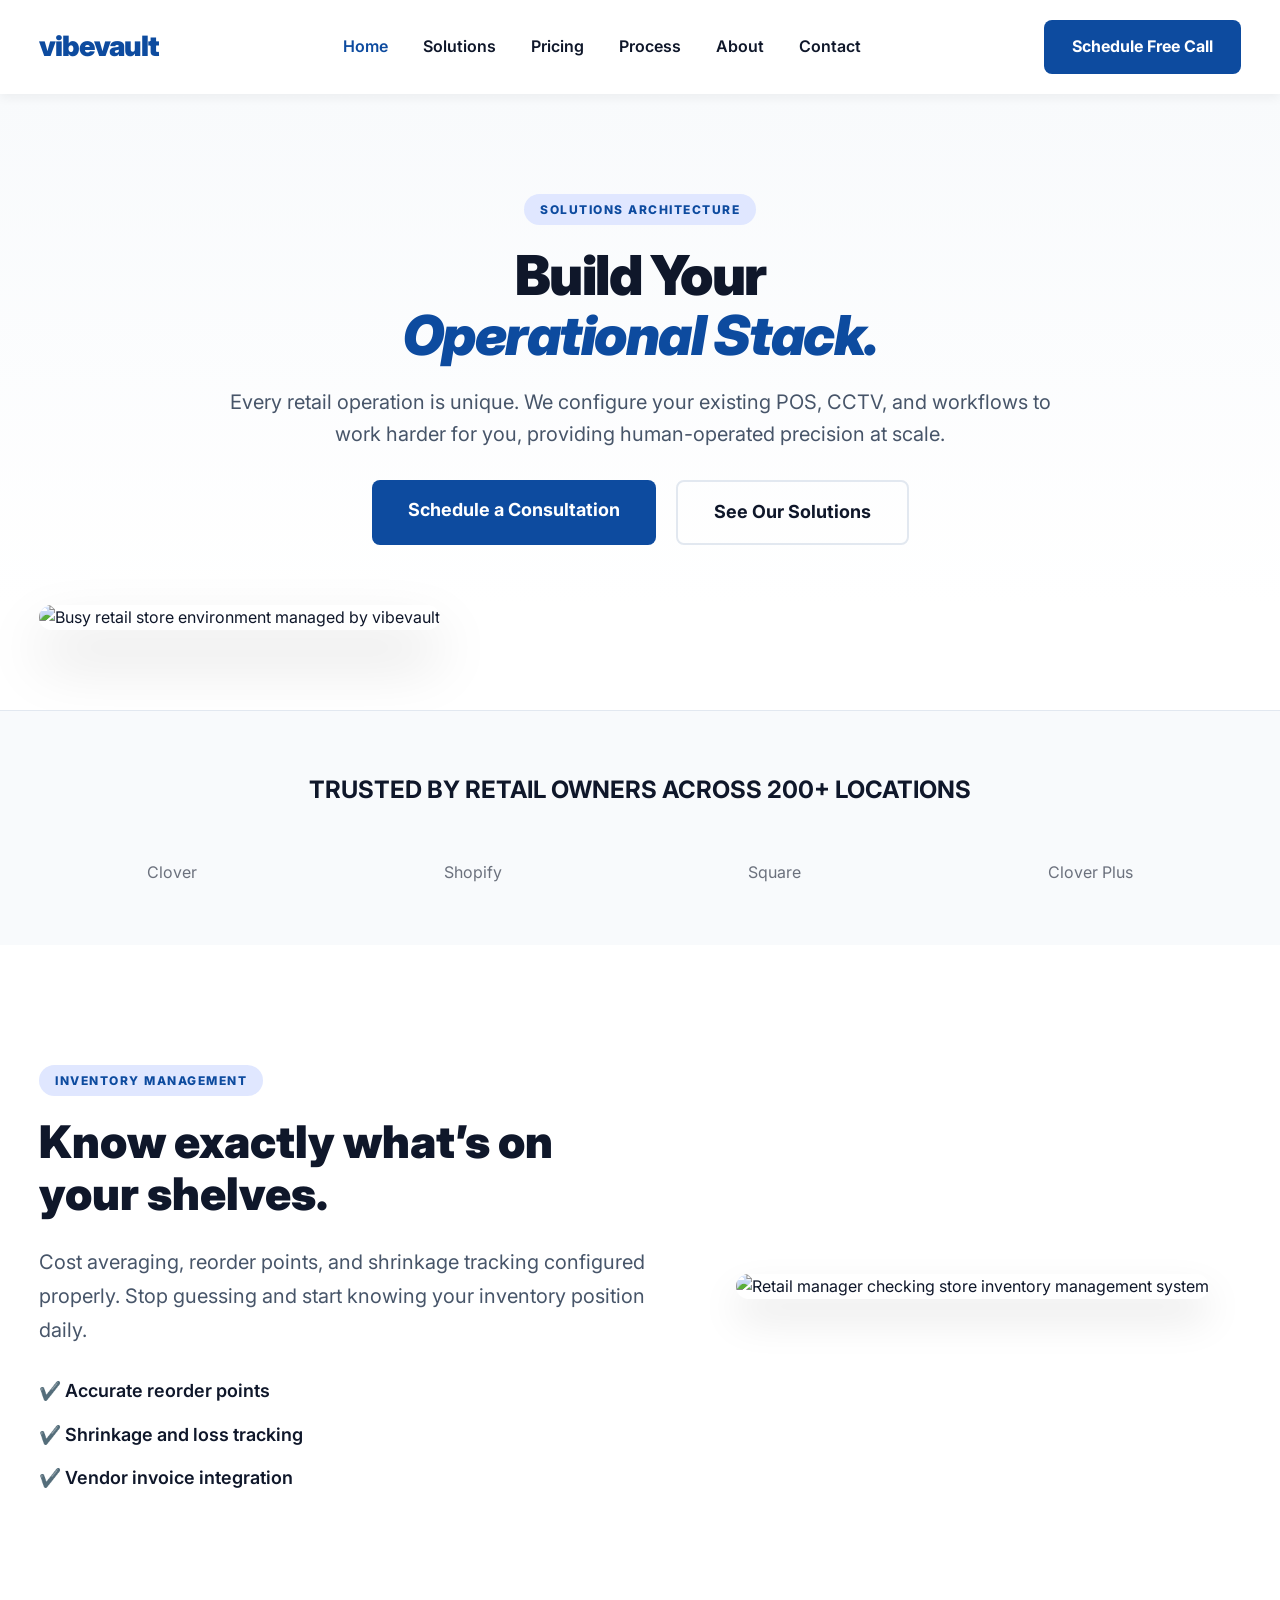
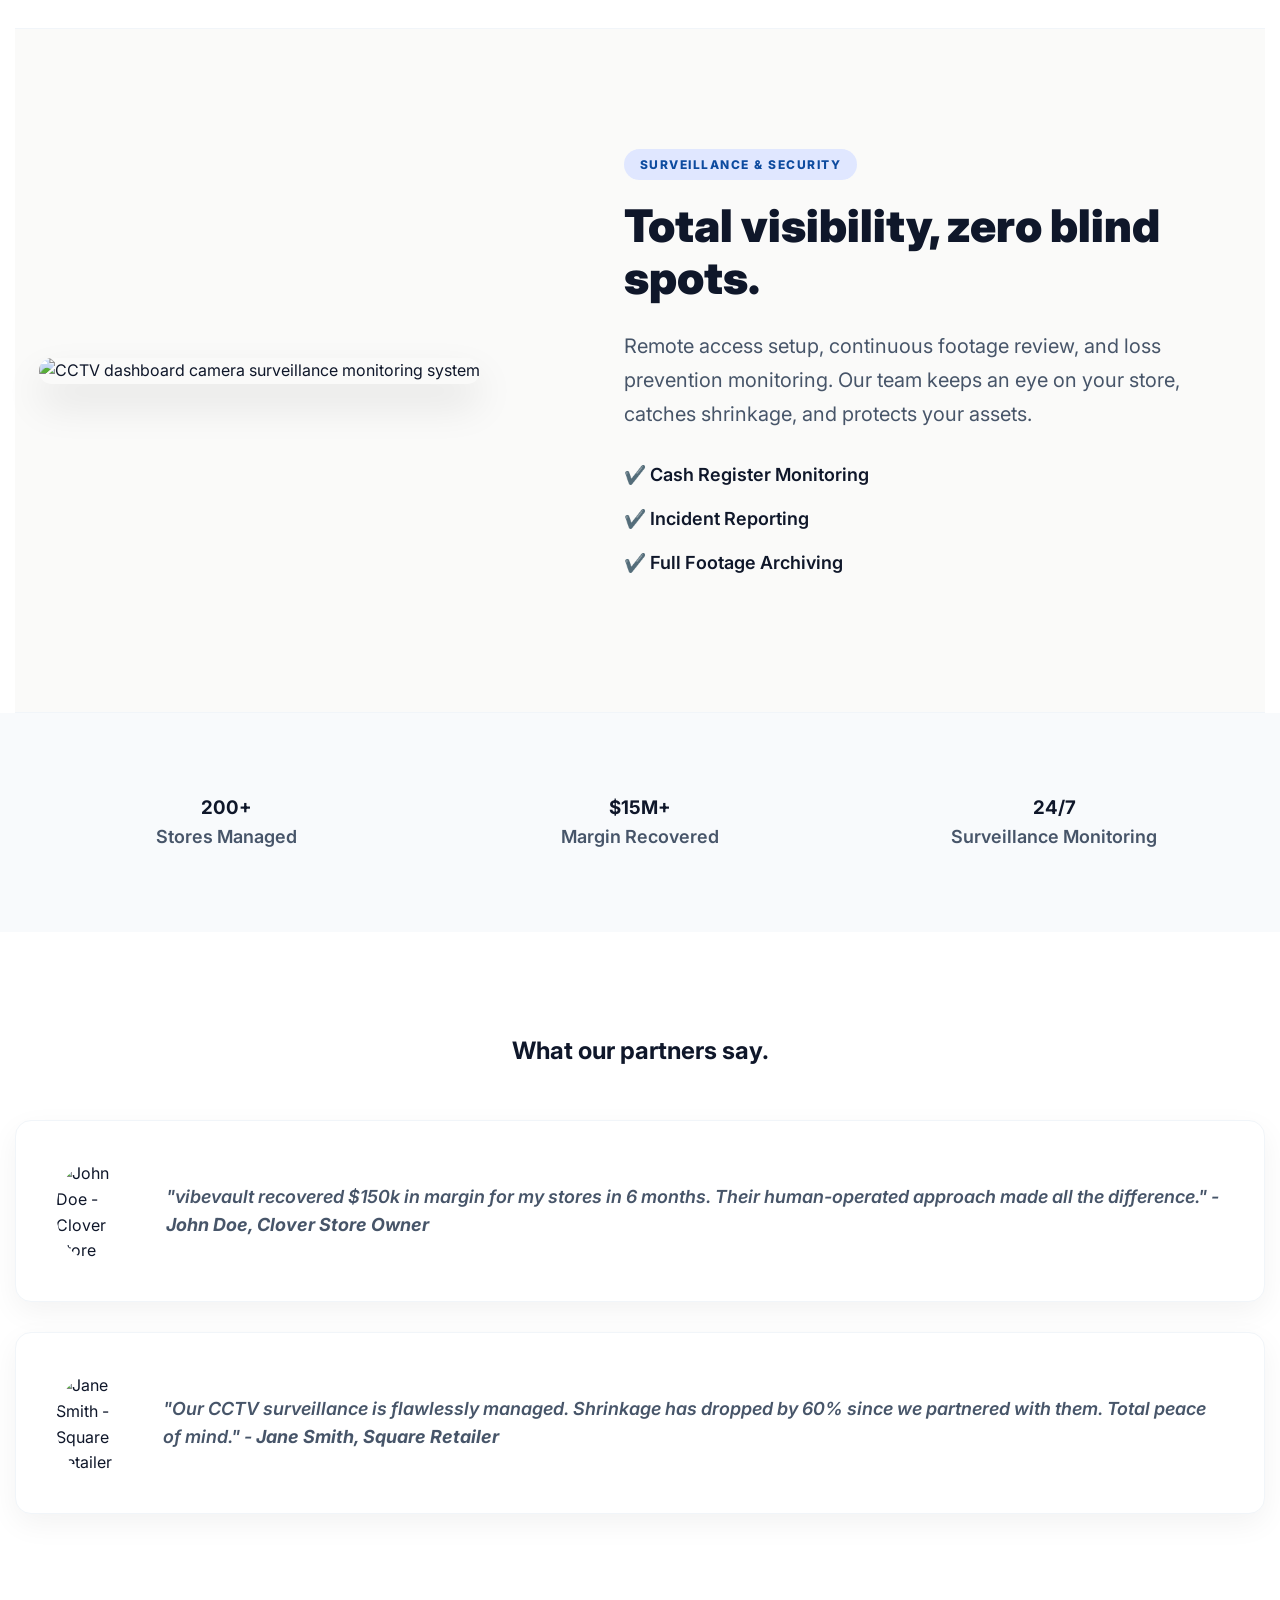
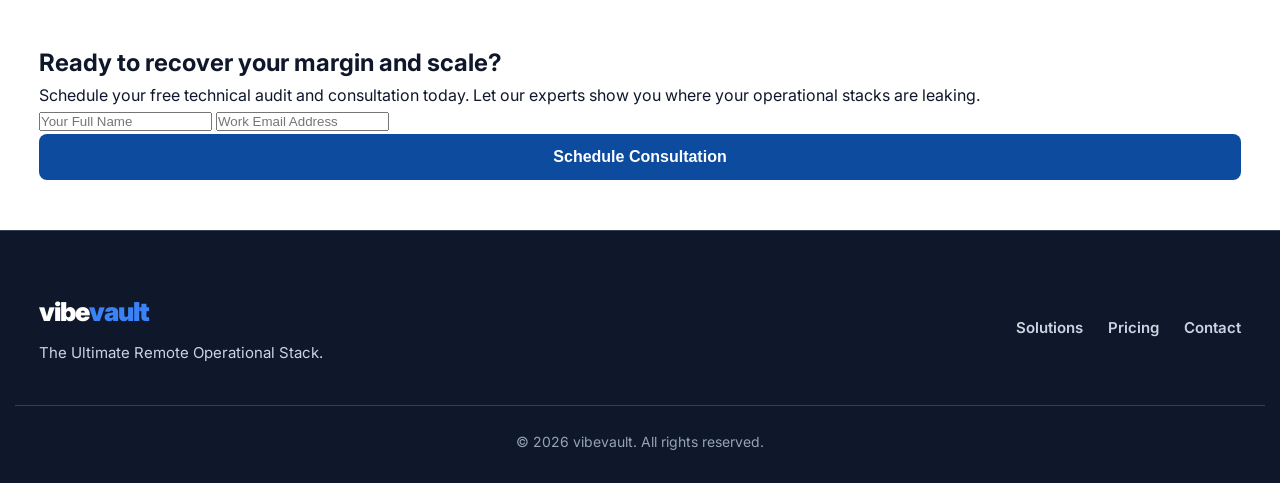
==== commit 49f7c05e: "Update canonical link in index.html" ====
--- a/index.html
+++ b/index.html
@@ -8,7 +8,7 @@
     <!-- Primary SEO Meta Tags -->
     <title>vibevault | Ultimate Retail Operational Stack & Solutions</title>
     <meta name="description" content="Optimize your retail operation with vibevault. We configure POS, CCTV, and inventory workflows for human-operated precision at scale. Recover margins today.">
-    <link rel="canonical" href="https://vibevault.com/index.html">
+    <link rel="canonical" href="https://vibevault1.store">
 
     <!-- Open Graph / Facebook / LinkedIn SEO Meta Tags -->
     <meta property="og:type" content="website">
--- a/style.css
+++ b/style.css
@@ -1,5 +1,5 @@
 /* =========================================
-   MASTER CSS - RETAILSOLUTIONS (100% COMPLETE & UNIFIED)
+   MASTER CSS - VIBEVAULT (100% COMPLETE & UNIFIED)
    ========================================= */
 :root {
     --primary-color: #0d4b9f;
@@ -8,15 +8,43 @@
     --text-dark: #0f172a;
     --text-muted: #475569;
     --white: #ffffff;
+    --border-color: #e2e8f0;
     --transition: all 0.3s ease;
 }
 
-* { margin: 0; padding: 0; box-sizing: border-box; }
-body { font-family: 'Inter', sans-serif; background-color: var(--white); color: var(--text-dark); line-height: 1.6; overflow-x: hidden; }
-a { text-decoration: none; transition: var(--transition); }
-.container { max-width: 1250px; margin: 0 auto; padding: 0 24px; }
-.bg-light { background-color: var(--secondary-color); }
-.text-center { text-align: center; }
+* { 
+    margin: 0; 
+    padding: 0; 
+    box-sizing: border-box; 
+}
+
+body { 
+    font-family: 'Inter', sans-serif; 
+    background-color: var(--white); 
+    color: var(--text-dark); 
+    line-height: 1.6; 
+    overflow-x: hidden; 
+}
+
+a { 
+    text-decoration: none; 
+    transition: var(--transition); 
+}
+
+.container { 
+    max-width: 1250px; 
+    margin: 0 auto; 
+    padding: 0 24px; 
+}
+
+.bg-light { 
+    background-color: var(--secondary-color); 
+}
+
+.text-center { 
+    text-align: center; 
+}
+
 .mt-20 { margin-top: 20px; }
 .mt-40 { margin-top: 40px; }
 .mt-50 { margin-top: 50px; }
@@ -25,198 +53,955 @@
 /* =========================================
    1. NAVBAR & FOOTER
    ========================================= */
-.navbar { background: var(--white); padding: 20px 0; position: sticky; top: 0; z-index: 1000; box-shadow: 0 4px 10px rgba(0,0,0,0.05); }
-.nav-container { display: flex; justify-content: space-between; align-items: center; }
-.logo { font-size: 28px; font-weight: 900; color: var(--text-dark); letter-spacing: -1px; }
-.logo span { color: var(--primary-color); }
-.nav-links { list-style: none; display: flex; gap: 35px; }
-.nav-links a { color: var(--text-dark); font-weight: 600; font-size: 16px; }
-.nav-links a:hover, .nav-links a.active { color: var(--primary-color); }
-.hamburger { display: none; font-size: 32px; cursor: pointer; color: var(--primary-color); }
-
-footer { background: #0f172a; padding: 40px 0; margin-top: 50px; text-align: center; border-top: 1px solid #334155; }
-footer h2 { color: var(--white); margin-bottom: 10px; }
-footer p { color: #cbd5e1; font-size: 16px; }
+.navbar { 
+    background: var(--white); 
+    padding: 20px 0; 
+    position: sticky; 
+    top: 0; 
+    z-index: 1000; 
+    box-shadow: 0 4px 10px rgba(0,0,0,0.05); 
+}
+
+.nav-container { 
+    display: flex; 
+    justify-content: space-between; 
+    align-items: center; 
+}
+
+.logo { 
+    font-size: 28px; 
+    font-weight: 900; 
+    color: var(--text-dark); 
+    letter-spacing: -1px; 
+}
+
+.logo span { 
+    color: var(--primary-color); 
+}
+
+.nav-links { 
+    list-style: none; 
+    display: flex; 
+    gap: 35px; 
+}
+
+.nav-links a { 
+    color: var(--text-dark); 
+    font-weight: 600; 
+    font-size: 16px; 
+}
+
+.nav-links a:hover, 
+.nav-links a.active { 
+    color: var(--primary-color); 
+}
+
+.hamburger { 
+    display: none; 
+    font-size: 32px; 
+    cursor: pointer; 
+    color: var(--primary-color); 
+}
+
+/* Footer Specific Grid & Flex Styling */
+footer { 
+    background: #0f172a; 
+    padding: 60px 0 30px; 
+    margin-top: 50px; 
+    color: var(--white);
+    border-top: 1px solid #334155; 
+}
+
+.footer-grid {
+    display: flex;
+    justify-content: space-between;
+    align-items: center;
+    flex-wrap: wrap;
+    gap: 30px;
+    padding-bottom: 40px;
+    border-bottom: 1px solid #334155;
+}
+
+.footer-brand .logo {
+    font-size: 26px;
+    font-weight: 900;
+}
+
+.footer-brand p {
+    color: #cbd5e1;
+    font-size: 15px;
+    margin-top: 8px;
+}
+
+.footer-links {
+    display: flex;
+    gap: 25px;
+}
+
+.footer-links a {
+    color: #cbd5e1;
+    font-weight: 600;
+    font-size: 15px;
+}
+
+.footer-links a:hover {
+    color: #3b82f6;
+}
+
+.footer-bottom {
+    text-align: center;
+    padding-top: 25px;
+}
+
+.footer-bottom p {
+    color: #94a3b8;
+    font-size: 14px;
+}
 
 /* =========================================
    2. BUTTONS & BADGES
    ========================================= */
-.btn { display: inline-block; padding: 14px 28px; border-radius: 8px; font-weight: 700; font-size: 16px; cursor: pointer; transition: var(--transition); border: none; text-align: center; }
-.btn-primary { background-color: var(--primary-color); color: var(--white); }
-.btn-primary:hover { background-color: var(--primary-hover); transform: translateY(-2px); box-shadow: 0 8px 15px rgba(13,75,159,0.2); }
-.btn-secondary { background-color: transparent; color: var(--text-dark); border: 2px solid #e2e8f0; }
-.btn-secondary:hover { border-color: var(--primary-color); color: var(--primary-color); transform: translateY(-2px); }
-.btn-large { font-size: 18px; padding: 16px 36px; }
-.full-width { width: 100%; display: block; }
-.label-badge { background: #e0e7ff; color: var(--primary-color); display: inline-block; padding: 6px 16px; border-radius: 30px; font-weight: 800; font-size: 12px; letter-spacing: 1.5px; margin-bottom: 20px; text-transform: uppercase; }
+.btn { 
+    display: inline-block; 
+    padding: 14px 28px; 
+    border-radius: 8px; 
+    font-weight: 700; 
+    font-size: 16px; 
+    cursor: pointer; 
+    transition: var(--transition); 
+    border: none; 
+    text-align: center; 
+}
+
+.btn-primary { 
+    background-color: var(--primary-color); 
+    color: var(--white); 
+}
+
+.btn-primary:hover { 
+    background-color: var(--primary-hover); 
+    transform: translateY(-2px); 
+    box-shadow: 0 8px 15px rgba(13,75,159,0.2); 
+}
+
+.btn-secondary { 
+    background-color: transparent; 
+    color: var(--text-dark); 
+    border: 2px solid var(--border-color); 
+}
+
+.btn-secondary:hover { 
+    border-color: var(--primary-color); 
+    color: var(--primary-color); 
+    transform: translateY(-2px); 
+}
+
+.btn-large { 
+    font-size: 18px; 
+    padding: 16px 36px; 
+}
+
+.full-width { 
+    width: 100%; 
+    display: block; 
+}
+
+.label-badge { 
+    background: #e0e7ff; 
+    color: var(--primary-color); 
+    display: inline-block; 
+    padding: 6px 16px; 
+    border-radius: 30px; 
+    font-weight: 800; 
+    font-size: 12px; 
+    letter-spacing: 1.5px; 
+    margin-bottom: 20px; 
+    text-transform: uppercase; 
+}
 
 /* =========================================
    3. HERO & HEADERS
    ========================================= */
-.hero-title { font-size: 55px; line-height: 1.1; margin-bottom: 20px; font-weight: 900; letter-spacing: -1.5px; color: var(--text-dark); }
-.hero-desc { font-size: 20px; color: var(--text-muted); margin-bottom: 30px; line-height: 1.6; }
-.page-header { padding: 100px 0 80px; background: var(--secondary-color); text-align: center; border-bottom: 1px solid #e2e8f0; }
-.hero { padding: 100px 0 60px; background: linear-gradient(180deg, #f8fafc 0%, #ffffff 100%); }
-.hero-wrapper { max-width: 900px; margin: 0 auto; text-align: center; }
-.hero-title span { color: var(--primary-color); font-style: italic; }
-.hero-buttons { display: flex; gap: 20px; justify-content: center; margin-top: 30px; }
-.hero-image-full img { width: 100%; border-radius: 20px; box-shadow: 0 30px 60px rgba(0,0,0,0.15); margin-bottom: 80px; }
+.hero-title { 
+    font-size: 55px; 
+    line-height: 1.1; 
+    margin-bottom: 20px; 
+    font-weight: 900; 
+    letter-spacing: -1.5px; 
+    color: var(--text-dark); 
+}
+
+.hero-desc { 
+    font-size: 20px; 
+    color: var(--text-muted); 
+    margin-bottom: 30px; 
+    line-height: 1.6; 
+}
+
+.page-header { 
+    padding: 100px 0 80px; 
+    background: var(--secondary-color); 
+    text-align: center; 
+    border-bottom: 1px solid var(--border-color); 
+}
+
+.hero { 
+    padding: 100px 0 60px; 
+    background: linear-gradient(180deg, #f8fafc 0%, #ffffff 100%); 
+}
+
+.hero-wrapper { 
+    max-width: 900px; 
+    margin: 0 auto; 
+    text-align: center; 
+}
+
+.hero-title span { 
+    color: var(--primary-color); 
+    font-style: italic; 
+}
+
+.hero-buttons { 
+    display: flex; 
+    gap: 20px; 
+    justify-content: center; 
+    margin-top: 30px; 
+}
+
+.hero-image-full img { 
+    width: 100%; 
+    border-radius: 20px; 
+    box-shadow: 0 30px 60px rgba(0,0,0,0.15); 
+    margin-bottom: 80px; 
+}
 
 /* =========================================
    4. HOME PAGE SPECIFICS (Trust, Metrics)
    ========================================= */
-.trusted-by { padding: 60px 0; border-top: 1px solid #e2e8f0; }
-.trusted-by p { font-size: 14px; font-weight: 700; color: var(--text-muted); letter-spacing: 2px; text-align: center; }
-.logo-grid { display: flex; justify-content: space-around; flex-wrap: wrap; gap: 30px; opacity: 0.6; }
-.metrics-section { padding: 80px 0; }
-.metric-card h2 { font-size: 50px; font-weight: 900; color: var(--primary-color); margin-bottom: 5px; }
-.metric-card p { font-size: 18px; color: var(--text-muted); font-weight: 600; }
-.testimonials-expanded { padding: 100px 0; }
-.testimonial-block { display: flex; gap: 30px; align-items: center; background: var(--white); border-radius: 16px; padding: 40px; box-shadow: 0 10px 30px rgba(0,0,0,0.05); border: 1px solid #f1f5f9; margin-bottom: 30px; }
-.test-img { width: 100px; height: 100px; object-fit: cover; border-radius: 50%; }
-.testimonial-block p { font-size: 18px; line-height: 1.6; color: var(--text-muted); font-weight: 600; font-style: italic; }
-
-/* =========================================
-   5. DEEP DIVE SECTIONS (Home, About, etc)
-   ========================================= */
-.deep-dive { display: flex; align-items: center; gap: 80px; padding: 120px 24px; border-bottom: 1px solid #f1f5f9; }
-.deep-dive.reverse { flex-direction: row-reverse; background-color: #fafaf9; }
-.dive-content { flex: 1.1; }
-.dive-image { flex: 0.9; }
-.dive-image img { width: 100%; border-radius: 20px; box-shadow: 0 20px 40px rgba(0,0,0,0.1); }
-.dive-content h2 { font-size: 45px; line-height: 1.15; margin-bottom: 25px; font-weight: 900; }
-.dive-content p { font-size: 20px; color: var(--text-muted); margin-bottom: 30px; line-height: 1.7; }
-.check-list { list-style: none; }
-.check-list li { font-size: 18px; margin-bottom: 15px; font-weight: 600; display: flex; align-items: center; gap: 10px; color: var(--text-dark); }
-
-/* =========================================
-   6. GRIDS & CARDS (Home Services & Solutions Page)
-   ========================================= */
-.grid-3 { display: grid; grid-template-columns: repeat(auto-fit, minmax(320px, 1fr)); gap: 40px; }
-.services-overview { padding: 100px 0; }
-.section-title { margin-bottom: 50px; text-align: center; }
-.section-title-b { font-size: 42px; font-weight: 900; }
-.icon-large { font-size: 45px; margin-bottom: 20px; }
-.card, .service-card-home { background: var(--white); border-radius: 16px; border: 1px solid #e2e8f0; box-shadow: 0 10px 30px rgba(0,0,0,0.05); transition: var(--transition); display: block; padding: 40px; text-align: left; }
-.service-card-home:hover { transform: translateY(-10px); box-shadow: 0 20px 40px rgba(0,0,0,0.12); border-color: var(--primary-color); }
-.card-content h3 { font-size: 24px; margin-bottom: 15px; color: var(--text-dark); }
-.card-content p { font-size: 16px; color: var(--text-muted); }
+.trusted-by { 
+    padding: 60px 0; 
+    border-top: 1px solid var(--border-color); 
+}
+
+.trusted-by p { 
+    font-size: 14px; 
+    font-weight: 700; 
+    color: var(--text-muted); 
+    letter-spacing: 2px; 
+    text-align: center; 
+}
+
+.logo-grid { 
+    display: flex; 
+    justify-content: space-around; 
+    flex-wrap: wrap; 
+    gap: 30px; 
+    opacity: 0.6; 
+}
+
+.metrics-section { 
+    padding: 80px 0; 
+}
+
+.metric-card h2 { 
+    font-size: 50px; 
+    font-weight: 900; 
+    color: var(--primary-color); 
+    margin-bottom: 5px; 
+}
+
+.metric-card p { 
+    font-size: 18px; 
+    color: var(--text-muted); 
+    font-weight: 600; 
+}
+
+.testimonials-expanded { 
+    padding: 100px 0; 
+}
+
+.testimonial-block { 
+    display: flex; 
+    gap: 30px; 
+    align-items: center; 
+    background: var(--white); 
+    border-radius: 16px; 
+    padding: 40px; 
+    box-shadow: 0 10px 30px rgba(0,0,0,0.05); 
+    border: 1px solid #f1f5f9; 
+    margin-bottom: 30px; 
+}
+
+.test-img { 
+    width: 100px; 
+    height: 100px; 
+    object-fit: cover; 
+    border-radius: 50%; 
+}
+
+.testimonial-block p { 
+    font-size: 18px; 
+    line-height: 1.6; 
+    color: var(--text-muted); 
+    font-weight: 600; 
+    font-style: italic; 
+}
+
+/* =========================================
+   5. DEEP DIVE SECTIONS (Home, About)
+   ========================================= */
+.deep-dive { 
+    display: flex; 
+    align-items: center; 
+    gap: 80px; 
+    padding: 120px 24px; 
+    border-bottom: 1px solid #f1f5f9; 
+}
+
+.deep-dive.reverse { 
+    flex-direction: row-reverse; 
+    background-color: #fafaf9; 
+}
+
+.dive-content { 
+    flex: 1.1; 
+}
+
+.dive-image { 
+    flex: 0.9; 
+}
+
+.dive-image img { 
+    width: 100%; 
+    border-radius: 20px; 
+    box-shadow: 0 20px 40px rgba(0,0,0,0.1); 
+}
+
+.dive-content h2 { 
+    font-size: 45px; 
+    line-height: 1.15; 
+    margin-bottom: 25px; 
+    font-weight: 900; 
+}
+
+.dive-content p { 
+    font-size: 20px; 
+    color: var(--text-muted); 
+    margin-bottom: 30px; 
+    line-height: 1.7; 
+}
+
+.check-list { 
+    list-style: none; 
+}
+
+.check-list li { 
+    font-size: 18px; 
+    margin-bottom: 15px; 
+    font-weight: 600; 
+    display: flex; 
+    align-items: center; 
+    gap: 10px; 
+    color: var(--text-dark); 
+}
+
+/* =========================================
+   6. GRIDS & CARDS (Solutions Page)
+   ========================================= */
+.grid-3 { 
+    display: grid; 
+    grid-template-columns: repeat(auto-fit, minmax(320px, 1fr)); 
+    gap: 40px; 
+}
+
+.services-overview { 
+    padding: 100px 0; 
+}
+
+.section-title { 
+    margin-bottom: 50px; 
+    text-align: center; 
+}
+
+.section-title-b { 
+    font-size: 42px; 
+    font-weight: 900; 
+}
+
+.icon-large { 
+    font-size: 45px; 
+    margin-bottom: 20px; 
+}
+
+.card, .service-card-home { 
+    background: var(--white); 
+    border-radius: 16px; 
+    border: 1px solid var(--border-color); 
+    box-shadow: 0 10px 30px rgba(0,0,0,0.05); 
+    transition: var(--transition); 
+    display: block; 
+    padding: 40px; 
+    text-align: left; 
+}
+
+.service-card-home:hover { 
+    transform: translateY(-10px); 
+    box-shadow: 0 20px 40px rgba(0,0,0,0.12); 
+    border-color: var(--primary-color); 
+}
+
+.card-content h3 { 
+    font-size: 24px; 
+    margin-bottom: 15px; 
+    color: var(--text-dark); 
+}
+
+.card-content p { 
+    font-size: 16px; 
+    color: var(--text-muted); 
+}
+
+.solutions-grid-large { 
+    padding: 80px 0; 
+}
+
+.service-block-detailed { 
+    background: var(--white); 
+    border-radius: 16px; 
+    border: 1px solid var(--border-color); 
+    overflow: hidden; 
+    box-shadow: 0 15px 35px rgba(0,0,0,0.06); 
+    padding-bottom: 30px; 
+}
+
+.service-block-detailed img { 
+    width: 100%; 
+    height: 280px; 
+    object-fit: cover; 
+    margin-bottom: 25px; 
+}
+
+.service-block-detailed h3 { 
+    font-size: 28px; 
+    padding: 0 25px; 
+    margin-bottom: 15px; 
+}
+
+.service-block-detailed p { 
+    font-size: 17px; 
+    color: var(--text-muted); 
+    padding: 0 25px; 
+    margin-bottom: 20px; 
+}
+
+.price-tag { 
+    display: inline-block; 
+    margin: 0 25px; 
+    font-weight: 800; 
+    font-size: 22px; 
+    color: var(--primary-color); 
+    background: #e0e7ff; 
+    padding: 10px 20px; 
+    border-radius: 8px; 
+}
+
+/* =========================================
+   7. 3-TIER PRICING GRID (Pricing Page)
+   ========================================= */
+.pricing-container-large { 
+    padding: 40px 0; 
+}
+
+.pricing-grid-3 { 
+    display: grid; 
+    grid-template-columns: repeat(3, 1fr); 
+    gap: 30px; 
+    align-items: stretch; 
+}
+
+.pricing-card { 
+    background: var(--white); 
+    border-radius: 16px; 
+    border: 1px solid var(--border-color); 
+    padding: 40px 30px; 
+    box-shadow: 0 10px 30px rgba(0,0,0,0.04); 
+    display: flex; 
+    flex-direction: column; 
+    text-align: left; 
+    position: relative; 
+    transition: var(--transition); 
+}
+
+.pricing-card:hover { 
+    box-shadow: 0 20px 40px rgba(0,0,0,0.08); 
+    transform: translateY(-5px); 
+}
+
+.tier-label { 
+    display: inline-block; 
+    background: #f1f5f9; 
+    color: var(--text-muted); 
+    padding: 4px 12px; 
+    border-radius: 20px; 
+    font-size: 12px; 
+    font-weight: 800; 
+    margin-bottom: 15px; 
+    letter-spacing: 1px; 
+}
+
+.tier-name { 
+    font-size: 20px; 
+    font-weight: 800; 
+    margin-bottom: 15px; 
+    color: var(--text-dark); 
+    text-transform: uppercase; 
+}
+
+.price { 
+    font-size: 60px; 
+    font-weight: 900; 
+    margin-bottom: 5px; 
+    line-height: 1; 
+    color: var(--text-dark); 
+}
+
+.flat-rate { 
+    font-size: 16px; 
+    color: var(--text-muted); 
+    margin-bottom: 20px; 
+    font-weight: 500; 
+}
+
+.tier-desc { 
+    font-size: 15px; 
+    color: var(--text-muted); 
+    margin-bottom: 30px; 
+    line-height: 1.6; 
+    min-height: 70px; 
+}
+
+.benefits-list-detailed { 
+    list-style: none; 
+    margin-bottom: 40px; 
+    flex-grow: 1; 
+}
+
+.benefits-list-detailed li { 
+    font-size: 15px; 
+    margin-bottom: 12px; 
+    border-bottom: 1px solid #f1f5f9; 
+    padding-bottom: 12px; 
+    display: flex; 
+    align-items: flex-start; 
+    gap: 10px; 
+    color: var(--text-dark); 
+}
+
+/* BLUE CARD (Most Popular) */
+.premium-partner { 
+    background: var(--primary-color); 
+    border: none; 
+    box-shadow: 0 20px 50px rgba(13,75,159,0.3); 
+    transform: scale(1.03); 
+}
+
+.premium-partner:hover { 
+    transform: scale(1.03) translateY(-5px); 
+    box-shadow: 0 30px 60px rgba(13,75,159,0.4); 
+}
+
+.premium-partner .badge { 
+    position: absolute; 
+    top: -15px; 
+    left: 50%; 
+    transform: translateX(-50%); 
+    background: #fbbf24; 
+    color: #000; 
+    padding: 6px 16px; 
+    border-radius: 20px; 
+    font-weight: 900; 
+    font-size: 12px; 
+    letter-spacing: 1px; 
+    white-space: nowrap; 
+}
+
+.premium-partner .benefits-list-detailed li { 
+    border-bottom: 1px solid rgba(255,255,255,0.15); 
+    color: var(--white); 
+}
+
+.premium-partner .tier-name, 
+.premium-partner .price { 
+    color: var(--white); 
+}
+
+/* =========================================
+   8. 8 CORE OPERATIONS GRID (Pricing Addons)
+   ========================================= */
+.core-operations { 
+    padding: 100px 0; 
+}
+
+.grid-4 { 
+    display: grid; 
+    grid-template-columns: repeat(4, 1fr); 
+    gap: 20px; 
+}
+
+.addon-card { 
+    background: var(--white); 
+    border-radius: 12px; 
+    border: 1px solid var(--border-color); 
+    padding: 30px 20px; 
+    box-shadow: 0 4px 15px rgba(0,0,0,0.03); 
+    transition: var(--transition); 
+    display: flex; 
+    flex-direction: column; 
+    text-align: left; 
+}
+
+.addon-card:hover { 
+    transform: translateY(-5px); 
+    box-shadow: 0 15px 30px rgba(0,0,0,0.08); 
+    border-color: var(--primary-color); 
+}
+
+.addon-icon { 
+    font-size: 32px; 
+    color: var(--primary-color); 
+    margin-bottom: 15px; 
+}
+
+.addon-card h3, .addon-card h4 { 
+    font-size: 18px; 
+    font-weight: 800; 
+    margin-bottom: 10px; 
+    color: var(--text-dark); 
+    line-height: 1.3; 
+}
+
+.addon-card p { 
+    font-size: 14px; 
+    color: var(--text-muted); 
+    margin-bottom: 25px; 
+    flex-grow: 1; 
+    line-height: 1.5; 
+}
+
+.addon-card .btn { 
+    padding: 12px 10px; 
+    font-size: 14px; 
+    border-radius: 30px; 
+}
+
+/* =========================================
+   9. PROCESS TIMELINE (Process Page)
+   ========================================= */
+.process-timeline-large { 
+    padding: 100px 24px; 
+    max-width: 900px; 
+    margin: 0 auto; 
+}
+
+.process-card-detailed { 
+    display: flex; 
+    gap: 40px; 
+    align-items: center; 
+    background: var(--white); 
+    padding: 50px; 
+    border-radius: 16px; 
+    box-shadow: 0 15px 40px rgba(0,0,0,0.08); 
+    border: 1px solid #f1f5f9; 
+    margin-bottom: 40px; 
+}
+
+.step-number-large { 
+    font-size: 50px; 
+    font-weight: 900; 
+    color: var(--white); 
+    background: var(--primary-color); 
+    width: 110px; 
+    height: 110px; 
+    display: flex; 
+    align-items: center; 
+    justify-content: center; 
+    border-radius: 50%; 
+    flex-shrink: 0; 
+}
+
+.process-text h2 { 
+    font-size: 30px; 
+    margin-bottom: 15px; 
+    font-weight: 800; 
+}
+
+.process-text p { 
+    font-size: 18px; 
+    color: var(--text-muted); 
+}
+
+/* =========================================
+   10. CONTACT FORM (Contact Page)
+   ========================================= */
+.contact-page-wrapper-extended { 
+    display: flex; 
+    gap: 80px; 
+    padding: 120px 24px; 
+    align-items: flex-start; 
+}
+
+.contact-info-extended { 
+    flex: 0.9; 
+}
+
+.contact-cards-grid { 
+    display: flex; 
+    flex-direction: column; 
+    gap: 20px; 
+    margin-top: 50px; 
+}
+
+.contact-card-info { 
+    background: var(--secondary-color); 
+    padding: 30px; 
+    border-radius: 12px; 
+    border: 1px solid var(--border-color); 
+}
+
+.contact-card-info h3 { 
+    font-size: 22px; 
+    margin-bottom: 10px; 
+}
+
+.contact-card-info p { 
+    font-size: 18px; 
+    color: var(--text-muted); 
+}
+
+.contact-form-large-extended { 
+    flex: 1.1; 
+    background: var(--white); 
+    padding: 60px; 
+    border-radius: 24px; 
+    box-shadow: 0 25px 60px rgba(0,0,0,0.1); 
+    border: 1px solid var(--border-color); 
+}
+
+.form-row-extended { 
+    display: flex; 
+    gap: 20px; 
+}
+
+.form-row-extended .input-group-extended { 
+    flex: 1; 
+}
+
+.input-group-extended { 
+    margin-bottom: 30px; 
+}
+
+.input-group-extended label { 
+    display: block; 
+    margin-bottom: 10px; 
+    font-weight: 700; 
+    font-size: 18px; 
+}
+
+.input-group-extended input, 
+.input-group-extended textarea { 
+    width: 100%; 
+    padding: 20px; 
+    border: 2px solid #cbd5e1; 
+    border-radius: 12px; 
+    font-size: 18px; 
+    font-family: inherit; 
+    background: #f8fafc; 
+    transition: var(--transition); 
+}
+
+.input-group-extended input:focus, 
+.input-group-extended textarea:focus { 
+    outline: none; 
+    border-color: var(--primary-color); 
+    background: var(--white); 
+}
+
+.form-message { 
+    margin-top: 15px; 
+    text-align: center; 
+    font-weight: 600; 
+}
+
+/* =========================================
+   11. FAQ ACCORDION & MEGA CTA
+   ========================================= */
+.faq-section { 
+    padding: 100px 0; 
+}
+
+.accordion { 
+    max-width: 800px; 
+    margin: 50px auto 0; 
+}
+
+.accordion-item { 
+    border-bottom: 1px solid #cbd5e1; 
+    margin-bottom: 10px; 
+}
+
+.accordion-header { 
+    width: 100%; 
+    text-align: left; 
+    background: none; 
+    border: none; 
+    padding: 25px 0; 
+    font-size: 24px; 
+    font-weight: 800; 
+    cursor: pointer; 
+    display: flex; 
+    justify-content: space-between; 
+    align-items: center; 
+    color: var(--text-dark); 
+}
+
+.accordion-content { 
+    max-height: 0; 
+    overflow: hidden; 
+    transition: max-height 0.3s ease-out; 
+}
+
+.accordion-content p { 
+    padding-bottom: 25px; 
+    font-size: 19px; 
+    color: var(--text-muted); 
+}
+
+.mega-cta { 
+    background: var(--primary-color); 
+    padding: 100px 0; 
+    color: var(--white); 
+    text-align: center; 
+}
+
+.mega-cta h2 { 
+    font-size: 45px; 
+    margin-bottom: 25px; 
+    line-height: 1.2; 
+}
+
+.mega-cta p { 
+    font-size: 22px; 
+    opacity: 0.9; 
+    margin-bottom: 30px; 
+}
+
+/* ANIMATIONS */
+.scroll-anim { 
+    opacity: 0; 
+    transform: translateY(40px); 
+    transition: all 0.8s cubic-bezier(0.5, 0, 0, 1); 
+}
+
+.scroll-anim.visible { 
+    opacity: 1; 
+    transform: translateY(0); 
+}
+
+/* =========================================
+   12. RESPONSIVE (MOBILE & TABLET AUTOMATION)
+   ========================================= */
+@media (max-width: 1024px) {
+    .pricing-grid-3 { 
+        grid-template-columns: repeat(2, 1fr); 
+    }
+    .premium-partner { 
+        transform: scale(1); 
+    }
+    .premium-partner:hover { 
+        transform: translateY(-5px); 
+    }
+    .grid-4 { 
+        grid-template-columns: repeat(2, 1fr); 
+        gap: 25px; 
+    }
+    .deep-dive, 
+    .deep-dive.reverse, 
+    .contact-page-wrapper-extended { 
+        flex-direction: column; 
+        text-align: center; 
+        gap: 50px; 
+    }
+    .footer-grid {
+        flex-direction: column;
+        text-align: center;
+        gap: 20px;
+    }
+}
+
+@media (max-width: 768px) {
+    .nav-links { 
+        display: none; 
+        flex-direction: column; 
+        position: absolute; 
+        top: 100%; 
+        left: 0; 
+        width: 100%; 
+        background: var(--white); 
+        padding: 20px; 
+        text-align: center; 
+        box-shadow: 0 10px 20px rgba(0,0,0,0.1); 
+    }
+    .nav-links.active { 
+        display: flex; 
+    }
+    .navbar .btn { 
+        display: none; 
+    }
+    .hamburger { 
+        display: block; 
+    }
     
-.solutions-grid-large { padding: 80px 0; }
-.service-block-detailed { background: var(--white); border-radius: 16px; border: 1px solid #e2e8f0; overflow: hidden; box-shadow: 0 15px 35px rgba(0,0,0,0.06); padding-bottom: 30px; }
-.service-block-detailed img { width: 100%; height: 280px; object-fit: cover; margin-bottom: 25px; }
-.service-block-detailed h3 { font-size: 28px; padding: 0 25px; margin-bottom: 15px; }
-.service-block-detailed p { font-size: 17px; color: var(--text-muted); padding: 0 25px; margin-bottom: 20px; }
-.price-tag { display: inline-block; margin: 0 25px; font-weight: 800; font-size: 22px; color: var(--primary-color); background: #e0e7ff; padding: 10px 20px; border-radius: 8px; }
-
-/* =========================================
-   7. 3-TIER PRICING GRID (Pricing Page)
-   ========================================= */
-.pricing-container-large { padding: 40px 0; }
-.pricing-grid-3 { display: grid; grid-template-columns: repeat(3, 1fr); gap: 30px; align-items: stretch; }
-.pricing-card { background: var(--white); border-radius: 16px; border: 1px solid #e2e8f0; padding: 40px 30px; box-shadow: 0 10px 30px rgba(0,0,0,0.04); display: flex; flex-direction: column; text-align: left; position: relative; transition: var(--transition); }
-.pricing-card:hover { box-shadow: 0 20px 40px rgba(0,0,0,0.08); transform: translateY(-5px); }
-.tier-label { display: inline-block; background: #f1f5f9; color: var(--text-muted); padding: 4px 12px; border-radius: 20px; font-size: 12px; font-weight: 800; margin-bottom: 15px; letter-spacing: 1px; }
-.tier-name { font-size: 20px; font-weight: 800; margin-bottom: 15px; color: var(--text-dark); text-transform: uppercase; }
-.price { font-size: 60px; font-weight: 900; margin-bottom: 5px; line-height: 1; color: var(--text-dark); }
-.flat-rate { font-size: 16px; color: var(--text-muted); margin-bottom: 20px; font-weight: 500; }
-.tier-desc { font-size: 15px; color: var(--text-muted); margin-bottom: 30px; line-height: 1.6; min-height: 70px; }
-.benefits-list-detailed { list-style: none; margin-bottom: 40px; flex-grow: 1; }
-.benefits-list-detailed li { font-size: 15px; margin-bottom: 12px; border-bottom: 1px solid #f1f5f9; padding-bottom: 12px; display: flex; align-items: flex-start; gap: 10px; color: var(--text-dark); }
-
-/* BLUE CARD (Most Popular) */
-.premium-partner { background: var(--primary-color); border: none; box-shadow: 0 20px 50px rgba(13,75,159,0.3); transform: scale(1.03); }
-.premium-partner:hover { transform: scale(1.03) translateY(-5px); box-shadow: 0 30px 60px rgba(13,75,159,0.4); }
-.premium-partner .badge { position: absolute; top: -15px; left: 50%; transform: translateX(-50%); background: #fbbf24; color: #000; padding: 6px 16px; border-radius: 20px; font-weight: 900; font-size: 12px; letter-spacing: 1px; white-space: nowrap; }
-.premium-partner .benefits-list-detailed li { border-bottom: 1px solid rgba(255,255,255,0.15); color: var(--white); }
-.premium-partner .tier-name, .premium-partner .price { color: var(--white); }
-
-/* =========================================
-   8. 8 CORE OPERATIONS GRID (Pricing Addons)
-   ========================================= */
-.core-operations { padding: 100px 0; }
-.grid-4 { display: grid; grid-template-columns: repeat(4, 1fr); gap: 20px; }
-.addon-card { background: var(--white); border-radius: 12px; border: 1px solid #e2e8f0; padding: 30px 20px; box-shadow: 0 4px 15px rgba(0,0,0,0.03); transition: var(--transition); display: flex; flex-direction: column; text-align: left; }
-.addon-card:hover { transform: translateY(-5px); box-shadow: 0 15px 30px rgba(0,0,0,0.08); border-color: var(--primary-color); }
-.addon-icon { font-size: 32px; color: var(--primary-color); margin-bottom: 15px; }
-.addon-card h4 { font-size: 18px; font-weight: 800; margin-bottom: 10px; color: var(--text-dark); line-height: 1.3; }
-.addon-card p { font-size: 14px; color: var(--text-muted); margin-bottom: 25px; flex-grow: 1; line-height: 1.5; }
-.addon-card .btn { padding: 12px 10px; font-size: 14px; border-radius: 30px; }
-
-/* =========================================
-   9. PROCESS TIMELINE (Process Page)
-   ========================================= */
-.process-timeline-large { padding: 100px 24px; max-width: 900px; margin: 0 auto; }
-.process-card-detailed { display: flex; gap: 40px; align-items: center; background: var(--white); padding: 50px; border-radius: 16px; box-shadow: 0 15px 40px rgba(0,0,0,0.08); border: 1px solid #f1f5f9; margin-bottom: 40px; }
-.step-number-large { font-size: 50px; font-weight: 900; color: var(--white); background: var(--primary-color); width: 110px; height: 110px; display: flex; align-items: center; justify-content: center; border-radius: 50%; flex-shrink: 0; }
-.process-text h2 { font-size: 30px; margin-bottom: 15px; font-weight: 800; }
-.process-text p { font-size: 18px; color: var(--text-muted); }
-
-/* =========================================
-   10. CONTACT FORM (Contact Page)
-   ========================================= */
-.contact-page-wrapper-extended { display: flex; gap: 80px; padding: 120px 24px; align-items: flex-start; }
-.contact-info-extended { flex: 0.9; }
-.contact-cards-grid { display: flex; flex-direction: column; gap: 20px; margin-top: 50px; }
-.contact-card-info { background: var(--secondary-color); padding: 30px; border-radius: 12px; border: 1px solid #e2e8f0; }
-.contact-card-info h3 { font-size: 22px; margin-bottom: 10px; }
-.contact-card-info p { font-size: 18px; color: var(--text-muted); }
-.contact-form-large-extended { flex: 1.1; background: var(--white); padding: 60px; border-radius: 24px; box-shadow: 0 25px 60px rgba(0,0,0,0.1); border: 1px solid #e2e8f0; }
-.form-row-extended { display: flex; gap: 20px; }
-.form-row-extended .input-group-extended { flex: 1; }
-.input-group-extended { margin-bottom: 30px; }
-.input-group-extended label { display: block; margin-bottom: 10px; font-weight: 700; font-size: 18px; }
-.input-group-extended input, .input-group-extended textarea { width: 100%; padding: 20px; border: 2px solid #cbd5e1; border-radius: 12px; font-size: 18px; font-family: inherit; background: #f8fafc; transition: var(--transition); }
-.input-group-extended input:focus, .input-group-extended textarea:focus { outline: none; border-color: var(--primary-color); background: var(--white); }
-.form-message { margin-top: 15px; text-align: center; font-weight: 600; }
-
-/* =========================================
-   11. FAQ ACCORDION
-   ========================================= */
-.faq-section { padding: 100px 0; }
-.accordion { max-width: 800px; margin: 50px auto 0; }
-.accordion-item { border-bottom: 1px solid #cbd5e1; margin-bottom: 10px; }
-.accordion-header { width: 100%; text-align: left; background: none; border: none; padding: 25px 0; font-size: 24px; font-weight: 800; cursor: pointer; display: flex; justify-content: space-between; align-items: center; color: var(--text-dark); }
-.accordion-content { max-height: 0; overflow: hidden; transition: max-height 0.3s ease-out; }
-.accordion-content p { padding-bottom: 25px; font-size: 19px; color: var(--text-muted); }
-
-/* MEGA CTA */
-.mega-cta { background: var(--primary-color); padding: 100px 0; color: var(--white); text-align: center; }
-.mega-cta h2 { font-size: 45px; margin-bottom: 25px; line-height: 1.2; }
-.mega-cta p { font-size: 22px; opacity: 0.9; margin-bottom: 30px; }
-
-/* ANIMATIONS */
-.scroll-anim { opacity: 0; transform: translateY(40px); transition: all 0.8s cubic-bezier(0.5, 0, 0, 1); }
-.scroll-anim.visible { opacity: 1; transform: translateY(0); }
-
-/* =========================================
-   12. RESPONSIVE (MOBILE & TABLET AUTOMATION)
-   ========================================= */
-@media (max-width: 1024px) {
-    .pricing-grid-3 { grid-template-columns: repeat(2, 1fr); }
-    .premium-partner { transform: scale(1); }
-    .premium-partner:hover { transform: translateY(-5px); }
-    .grid-4 { grid-template-columns: repeat(2, 1fr); gap: 25px; }
-    .deep-dive, .deep-dive.reverse, .contact-page-wrapper-extended { flex-direction: column; text-align: center; gap: 50px; }
-}
-
-@media (max-width: 768px) {
-    .nav-links { display: none; flex-direction: column; position: absolute; top: 100%; left: 0; width: 100%; background: var(--white); padding: 20px; text-align: center; box-shadow: 0 10px 20px rgba(0,0,0,0.1); }
-    .nav-links.active { display: flex; }
-    .navbar .btn { display: none; }
-    .hamburger { display: block; }
+    .hero-title { 
+        font-size: 38px; 
+        letter-spacing: -1px; 
+    }
+    .hero-buttons { 
+        flex-direction: column; 
+    }
     
-    .hero-title { font-size: 38px; letter-spacing: -1px; }
-    .hero-buttons { flex-direction: column; }
+    .grid-3 { 
+        grid-template-columns: 1fr; 
+        gap: 30px; 
+    }
+    .pricing-grid-3 { 
+        grid-template-columns: 1fr; 
+        gap: 40px; 
+    }
+    .tier-desc { 
+        min-height: auto; 
+    }
+    .pricing-card { 
+        padding: 40px 25px; 
+    }
+    .grid-4 { 
+        grid-template-columns: 1fr; 
+        gap: 20px; 
+    }
     
-    .grid-3 { grid-template-columns: 1fr; gap: 30px; }
-    .pricing-grid-3 { grid-template-columns: 1fr; gap: 40px; }
-    .tier-desc { min-height: auto; }
-    .pricing-card { padding: 40px 25px; }
-    .grid-4 { grid-template-columns: 1fr; gap: 20px; }
-    
-    .form-row-extended { flex-direction: column; gap: 0; }
-    .contact-form-large-extended { padding: 30px 20px; }
-    .process-card-detailed { flex-direction: column; text-align: center; padding: 30px; }
-    .testimonial-block { flex-direction: column; text-align: center; }
-}
+    .form-row-extended { 
+        flex-direction: column; 
+        gap: 0; 
+    }
+    .contact-form-large-extended { 
+        padding: 30px 20px; 
+    }
+    .process-card-detailed { 
+        flex-direction: column; 
+        text-align: center; 
+        padding: 30px; 
+    }
+    .testimonial-block { 
+        flex-direction: column; 
+        text-align: center; 
+    }
+}
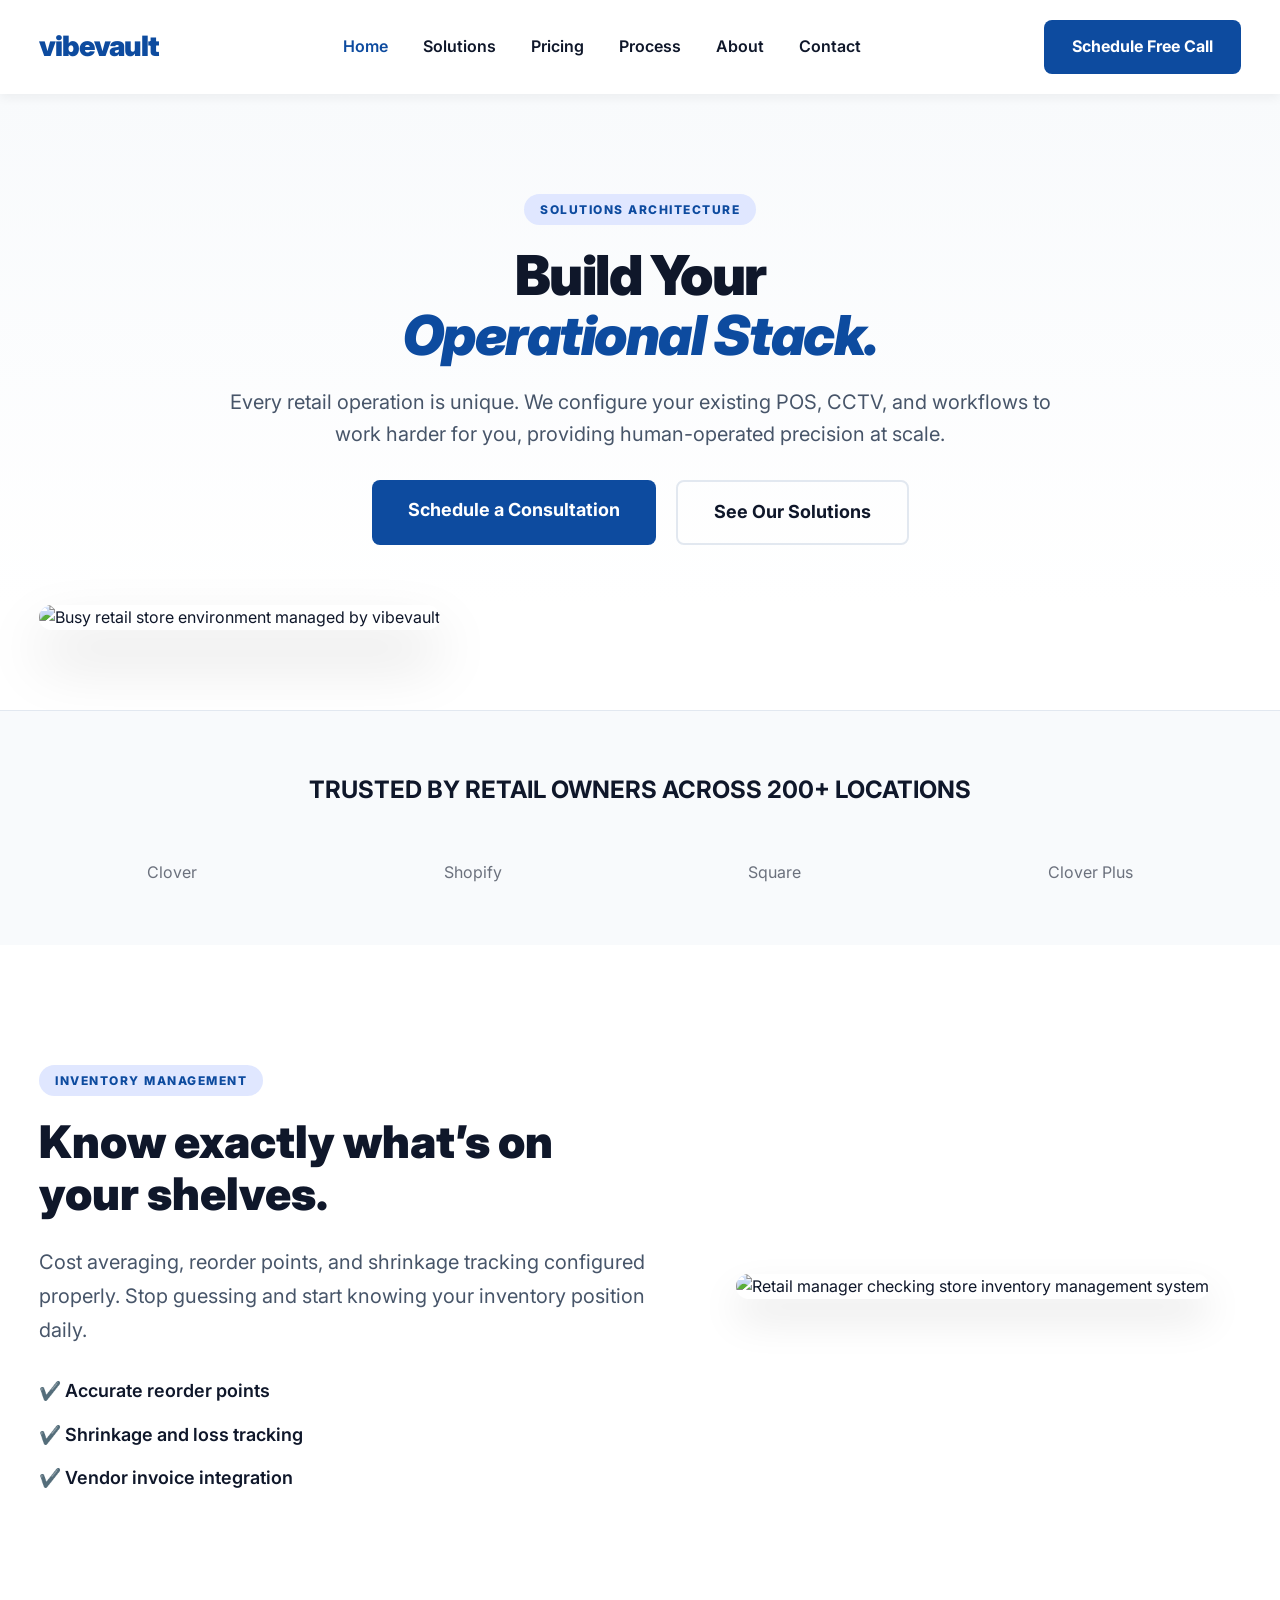
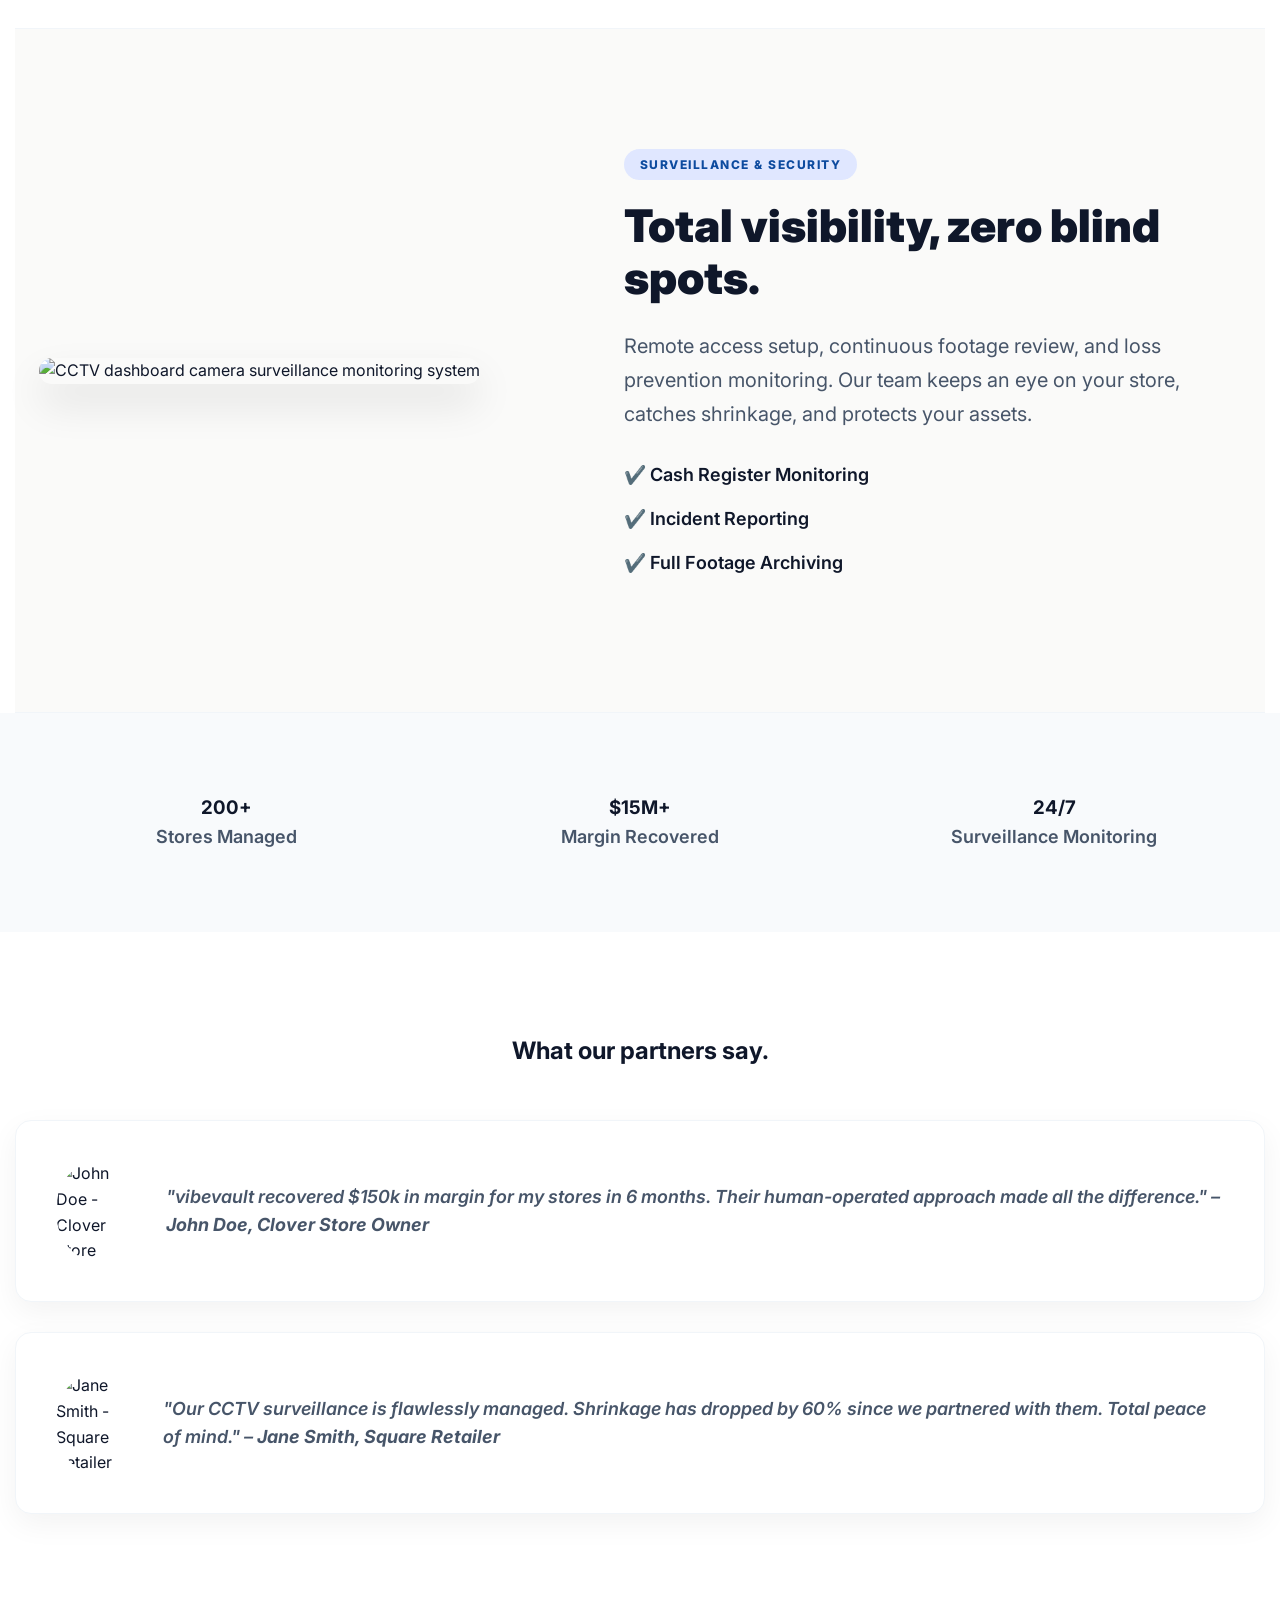
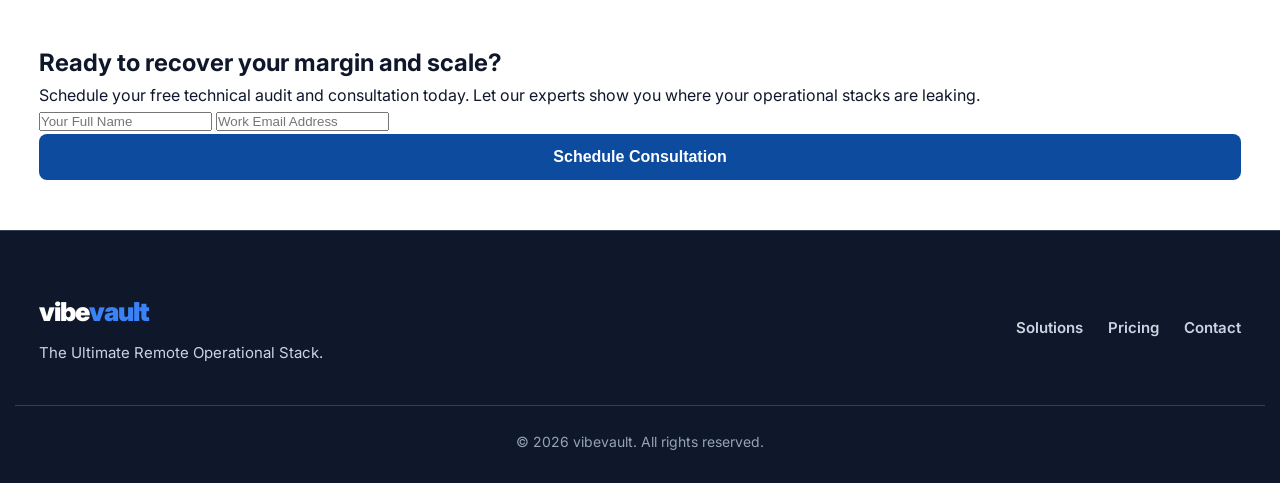
==== commit 44a4dbea: "Refactor HTML meta tags and structure" ====
--- a/index.html
+++ b/index.html
@@ -1,49 +1,52 @@
 <!DOCTYPE html>
 <html lang="en">
 <head>
-    <meta charset="UTF-8">
-    <meta name="viewport" content="width=device-width, initial-scale=1.0">
-    <meta name="robots" content="index, follow">
-    
-    <!-- Primary SEO Meta Tags -->
+    <meta charset="UTF-8" />
+    <meta name="viewport" content="width=device-width, initial-scale=1.0" />
+    <meta name="robots" content="index, follow" />
+
+    <!-- Primary SEO -->
     <title>vibevault | Ultimate Retail Operational Stack & Solutions</title>
-    <meta name="description" content="Optimize your retail operation with vibevault. We configure POS, CCTV, and inventory workflows for human-operated precision at scale. Recover margins today.">
-    <link rel="canonical" href="https://vibevault1.store">
-
-    <!-- Open Graph / Facebook / LinkedIn SEO Meta Tags -->
-    <meta property="og:type" content="website">
-    <meta property="og:url" content="https://vibevault.com/">
-    <meta property="og:title" content="vibevault | Ultimate Retail Operational Stack">
-    <meta property="og:description" content="Configure your existing POS, CCTV, and workflows to work harder for you with human-operated precision at scale.">
-    <meta property="og:image" content="https://images.unsplash.com/photo-1556742049-0cfed4f6a45d?auto=format&fit=crop&w=1200&q=80">
-
-    <!-- Twitter Meta Tags -->
-    <meta name="twitter:card" content="summary_large_image">
-    <meta name="twitter:url" content="https://vibevault.com/">
-    <meta name="twitter:title" content="vibevault | Ultimate Retail Operational Stack">
-    <meta name="twitter:description" content="Configure your existing POS, CCTV, and workflows to work harder for you with human-operated precision at scale.">
-    <meta name="twitter:image" content="https://images.unsplash.com/photo-1556742049-0cfed4f6a45d?auto=format&fit=crop&w=1200&q=80">
-
-    <!-- CSS & Fonts -->
-    <link rel="stylesheet" href="style.css">
-    <link rel="preconnect" href="https://fonts.googleapis.com">
-    <link rel="preconnect" href="https://fonts.gstatic.com" crossorigin>
-    <link href="https://fonts.googleapis.com/css2?family=Inter:wght@400;600;800;900&display=swap" rel="stylesheet">
-
-    <!-- Structured Data (Schema.org JSON-LD for 100% Technical SEO) -->
+    <meta name="description" content="Optimize your retail operation with vibevault. We configure POS, CCTV, and inventory workflows for human-operated precision at scale. Recover margins today." />
+    <link rel="canonical" href="https://vibevault1.store" />
+
+    <!-- Favicons -->
+    <link rel="icon" type="image/svg+xml" href="data:image/svg+xml,<svg xmlns='http://www.w3.org/2000/svg' viewBox='0 0 100 100'><rect width='100' height='100' rx='20' fill='%230d4b9f'/><text x='50%' y='55%' dominant-baseline='central' text-anchor='middle' fill='%23ffffff' font-family='sans-serif' font-size='60' font-weight='bold'>V</text></svg>" />
+    <link rel="apple-touch-icon" sizes="180x180" href="data:image/svg+xml,<svg xmlns='http://www.w3.org/2000/svg' viewBox='0 0 100 100'><rect width='100' height='100' rx='20' fill='%230d4b9f'/><text x='50%' y='55%' dominant-baseline='central' text-anchor='middle' fill='%23ffffff' font-family='sans-serif' font-size='60' font-weight='bold'>V</text></svg>" />
+
+    <!-- Open Graph -->
+    <meta property="og:type" content="website" />
+    <meta property="og:url" content="https://vibevault.com/" />
+    <meta property="og:title" content="vibevault | Ultimate Retail Operational Stack" />
+    <meta property="og:description" content="Configure your existing POS, CCTV, and workflows to work harder for you with human-operated precision at scale." />
+    <meta property="og:image" content="https://images.unsplash.com/photo-1556742049-0cfed4f6a45d?auto=format&fit=crop&w=1200&q=80" />
+
+    <!-- Twitter -->
+    <meta name="twitter:card" content="summary_large_image" />
+    <meta name="twitter:url" content="https://vibevault.com/" />
+    <meta name="twitter:title" content="vibevault | Ultimate Retail Operational Stack" />
+    <meta name="twitter:description" content="Configure your existing POS, CCTV, and workflows to work harder for you." />
+    <meta name="twitter:image" content="https://images.unsplash.com/photo-1556742049-0cfed4f6a45d?auto=format&fit=crop&w=1200&q=80" />
+
+    <link rel="stylesheet" href="style.css" />
+    <link rel="preconnect" href="https://fonts.googleapis.com" />
+    <link rel="preconnect" href="https://fonts.gstatic.com" crossorigin />
+    <link href="https://fonts.googleapis.com/css2?family=Inter:wght@400;600;800;900&display=swap" rel="stylesheet" />
+
+    <!-- Structured Data -->
     <script type="application/ld+json">
-    {
-      "@context": "https://schema.org",
-      "@type": "Organization",
-      "name": "vibevault",
-      "url": "https://vibevault.com",
-      "logo": "https://vibevault.com/logo.png",
-      "description": "vibevault provides remote operational stacks, POS configuration, CCTV surveillance, and inventory management for retail stores.",
-      "contactPoint": {
-        "@type": "ContactPoint",
-        "contactType": "customer service"
-      }
-    }
+        {
+            "@context": "https://schema.org",
+            "@type": "Organization",
+            "name": "vibevault",
+            "url": "https://vibevault.com",
+            "logo": "https://vibevault.com/logo.png",
+            "description": "vibevault provides remote operational stacks, POS configuration, CCTV surveillance, and inventory management for retail stores.",
+            "contactPoint": {
+                "@type": "ContactPoint",
+                "contactType": "customer service"
+            }
+        }
     </script>
 </head>
 <body>
@@ -66,12 +69,13 @@
         </div>
     </header>
 
-    <main id="main-content">
+    <main>
+        <!-- Hero -->
         <section class="hero scroll-anim">
             <div class="container hero-wrapper">
                 <div class="hero-text">
                     <div class="label-badge">SOLUTIONS ARCHITECTURE</div>
-                    <h1 class="hero-title">Build Your<br><span>Operational Stack.</span></h1>
+                    <h1 class="hero-title">Build Your<br /><span>Operational Stack.</span></h1>
                     <p class="hero-desc">Every retail operation is unique. We configure your existing POS, CCTV, and workflows to work harder for you, providing human-operated precision at scale.</p>
                     <div class="hero-buttons">
                         <a href="contact.html" class="btn btn-primary btn-large">Schedule a Consultation</a>
@@ -81,10 +85,12 @@
             </div>
         </section>
 
+        <!-- Hero Image -->
         <div class="hero-image-full container scroll-anim">
-            <img src="https://images.unsplash.com/photo-1556742049-0cfed4f6a45d?auto=format&fit=crop&w=1200&q=80" alt="Busy retail store environment managed by vibevault" width="1200" height="600">
-        </div>
-
+            <img src="https://images.unsplash.com/photo-1556742049-0cfed4f6a45d?auto=format&fit=crop&w=1200&q=80" alt="Busy retail store environment managed by vibevault" width="1200" height="600" />
+        </div>
+
+        <!-- Trusted By -->
         <section class="trusted-by bg-light scroll-anim">
             <div class="container text-center">
                 <h2>TRUSTED BY RETAIL OWNERS ACROSS 200+ LOCATIONS</h2>
@@ -97,6 +103,7 @@
             </div>
         </section>
 
+        <!-- Deep Dive: Inventory -->
         <section class="deep-dive container scroll-anim">
             <div class="dive-content">
                 <div class="label-badge">Inventory Management</div>
@@ -109,10 +116,11 @@
                 </ul>
             </div>
             <div class="dive-image">
-                <img src="https://images.unsplash.com/photo-1600880292203-757bb62b4baf?auto=format&fit=crop&w=800&q=80" alt="Retail manager checking store inventory management system" loading="lazy" width="800" height="600">
-            </div>
-        </section>
-
+                <img src="https://images.unsplash.com/photo-1600880292203-757bb62b4baf?auto=format&fit=crop&w=800&q=80" alt="Retail manager checking store inventory management system" loading="lazy" width="800" height="600" />
+            </div>
+        </section>
+
+        <!-- Deep Dive: Surveillance -->
         <section class="deep-dive reverse container scroll-anim">
             <div class="dive-content">
                 <div class="label-badge">Surveillance & Security</div>
@@ -125,30 +133,42 @@
                 </ul>
             </div>
             <div class="dive-image">
-                <img src="https://images.unsplash.com/photo-1557804506-669a67965ba0?auto=format&fit=crop&w=800&q=80" alt="CCTV dashboard camera surveillance monitoring system" loading="lazy" width="800" height="600">
-            </div>
-        </section>
-
+                <img src="https://images.unsplash.com/photo-1557804506-669a67965ba0?auto=format&fit=crop&w=800&q=80" alt="CCTV dashboard camera surveillance monitoring system" loading="lazy" width="800" height="600" />
+            </div>
+        </section>
+
+        <!-- Metrics -->
         <section class="metrics-section bg-light scroll-anim">
             <div class="container grid-3 text-center">
-                <div class="metric-card"><h3>200+</h3><p>Stores Managed</p></div>
-                <div class="metric-card"><h3>$15M+</h3><p>Margin Recovered</p></div>
-                <div class="metric-card"><h3>24/7</h3><p>Surveillance Monitoring</p></div>
-            </div>
-        </section>
-
+                <div class="metric-card">
+                    <h3>200+</h3>
+                    <p>Stores Managed</p>
+                </div>
+                <div class="metric-card">
+                    <h3>$15M+</h3>
+                    <p>Margin Recovered</p>
+                </div>
+                <div class="metric-card">
+                    <h3>24/7</h3>
+                    <p>Surveillance Monitoring</p>
+                </div>
+            </div>
+        </section>
+
+        <!-- Testimonials -->
         <section class="testimonials-expanded container scroll-anim">
             <h2 class="section-title text-center">What our partners say.</h2>
             <div class="testimonial-block">
-                <img src="https://images.unsplash.com/photo-1556740749-887f6717d7e4?auto=format&fit=crop&w=200&q=80" class="test-img" alt="John Doe - Clover Store Owner" loading="lazy" width="200" height="200">
-                <p>"vibevault recovered $150k in margin for my stores in 6 months. Their human-operated approach made all the difference." - <strong>John Doe, Clover Store Owner</strong></p>
+                <img src="https://images.unsplash.com/photo-1556740749-887f6717d7e4?auto=format&fit=crop&w=200&q=80" class="test-img" alt="John Doe - Clover Store Owner" loading="lazy" width="200" height="200" />
+                <p>"vibevault recovered $150k in margin for my stores in 6 months. Their human-operated approach made all the difference." – <strong>John Doe, Clover Store Owner</strong></p>
             </div>
             <div class="testimonial-block">
-                <img src="https://images.unsplash.com/photo-1556740749-887f6717d7e4?auto=format&fit=crop&w=200&q=80" class="test-img" alt="Jane Smith - Square Retailer" loading="lazy" width="200" height="200">
-                <p>"Our CCTV surveillance is flawlessly managed. Shrinkage has dropped by 60% since we partnered with them. Total peace of mind." - <strong>Jane Smith, Square Retailer</strong></p>
-            </div>
-        </section>
-
+                <img src="https://images.unsplash.com/photo-1556740749-887f6717d7e4?auto=format&fit=crop&w=200&q=80" class="test-img" alt="Jane Smith - Square Retailer" loading="lazy" width="200" height="200" />
+                <p>"Our CCTV surveillance is flawlessly managed. Shrinkage has dropped by 60% since we partnered with them. Total peace of mind." – <strong>Jane Smith, Square Retailer</strong></p>
+            </div>
+        </section>
+
+        <!-- Mega CTA -->
         <section class="mega-cta-extended scroll-anim">
             <div class="container mega-cta-flex">
                 <div class="cta-text">
@@ -158,11 +178,9 @@
                 <div class="cta-form-summary">
                     <form id="leadForm" class="lead-form">
                         <label for="leadName" class="sr-only" style="display:none;">Full Name</label>
-                        <input type="text" id="leadName" name="name" placeholder="Your Full Name" required>
-                        
+                        <input type="text" id="leadName" name="name" placeholder="Your Full Name" required />
                         <label for="leadEmail" class="sr-only" style="display:none;">Email Address</label>
-                        <input type="email" id="leadEmail" name="email" placeholder="Work Email Address" required>
-                        
+                        <input type="email" id="leadEmail" name="email" placeholder="Work Email Address" required />
                         <button type="submit" class="btn btn-primary full-width">Schedule Consultation</button>
                         <div id="leadMessage" class="form-message"></div>
                     </form>
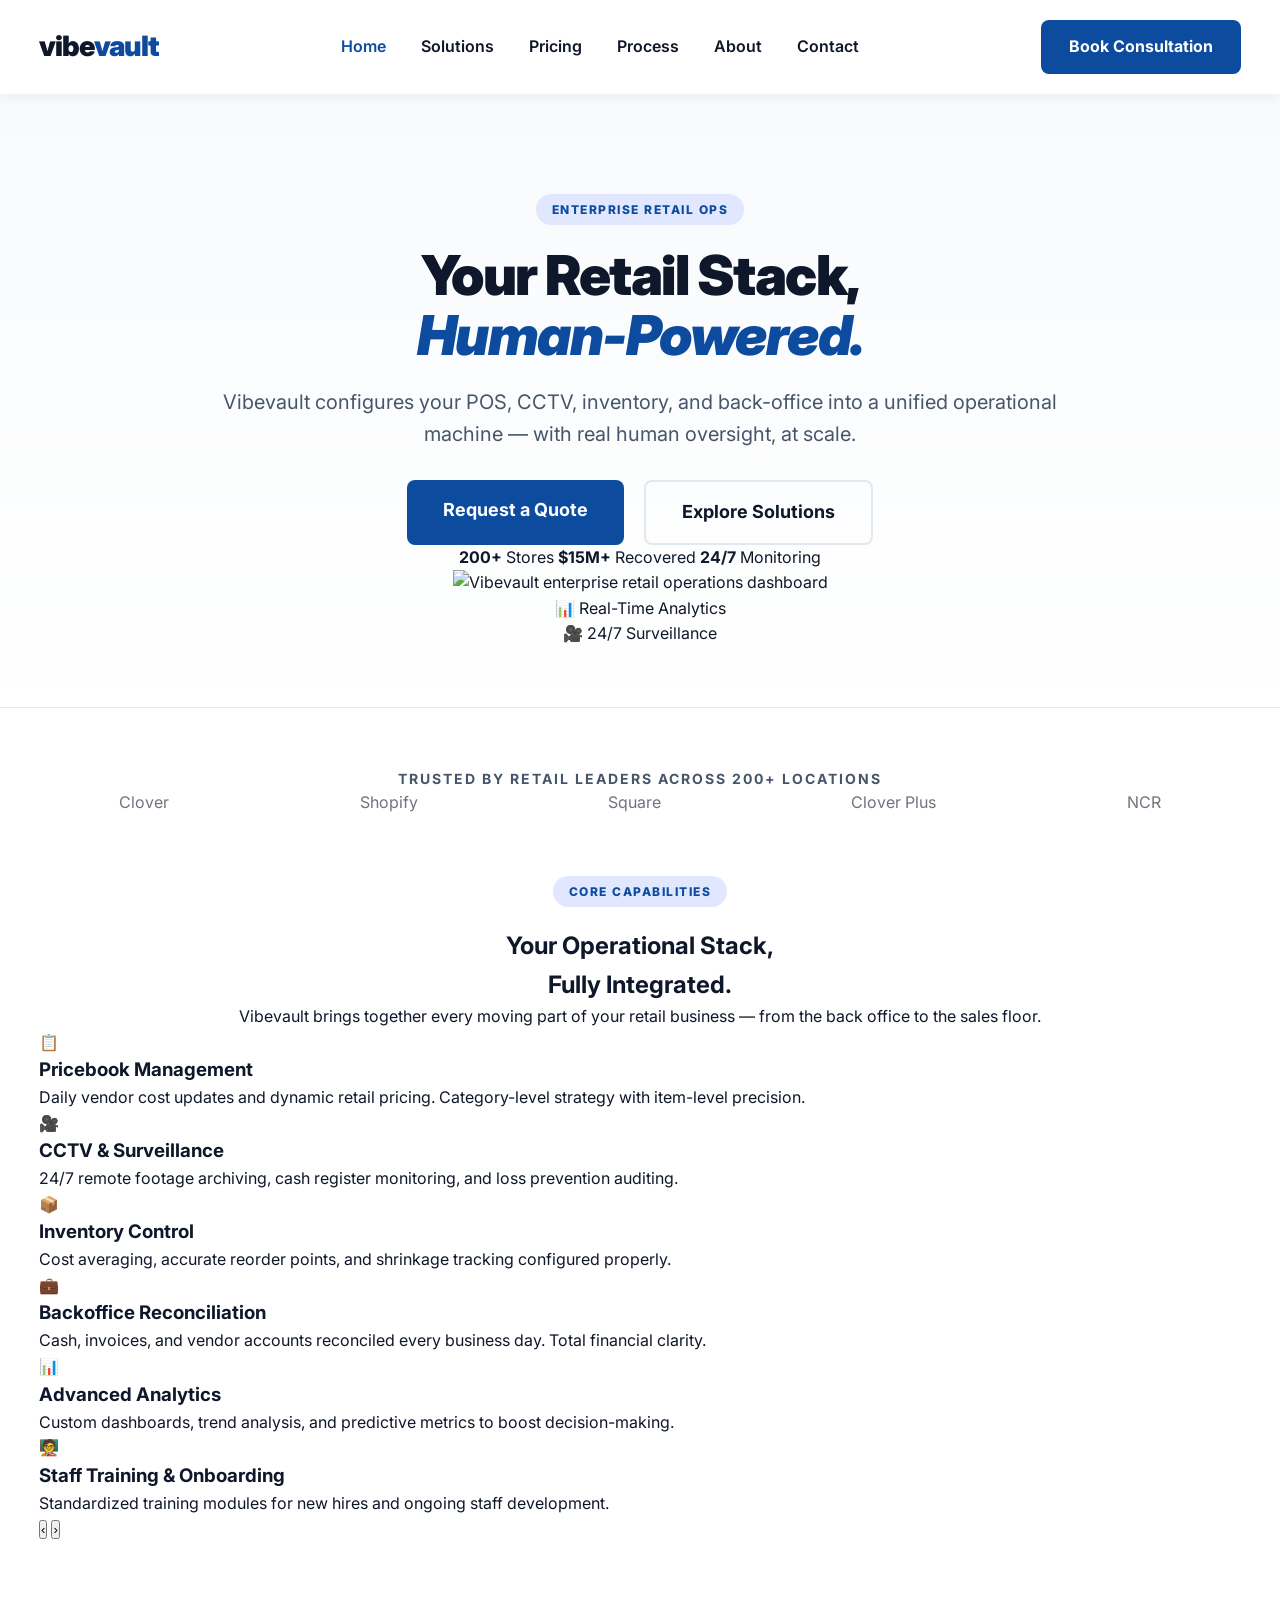
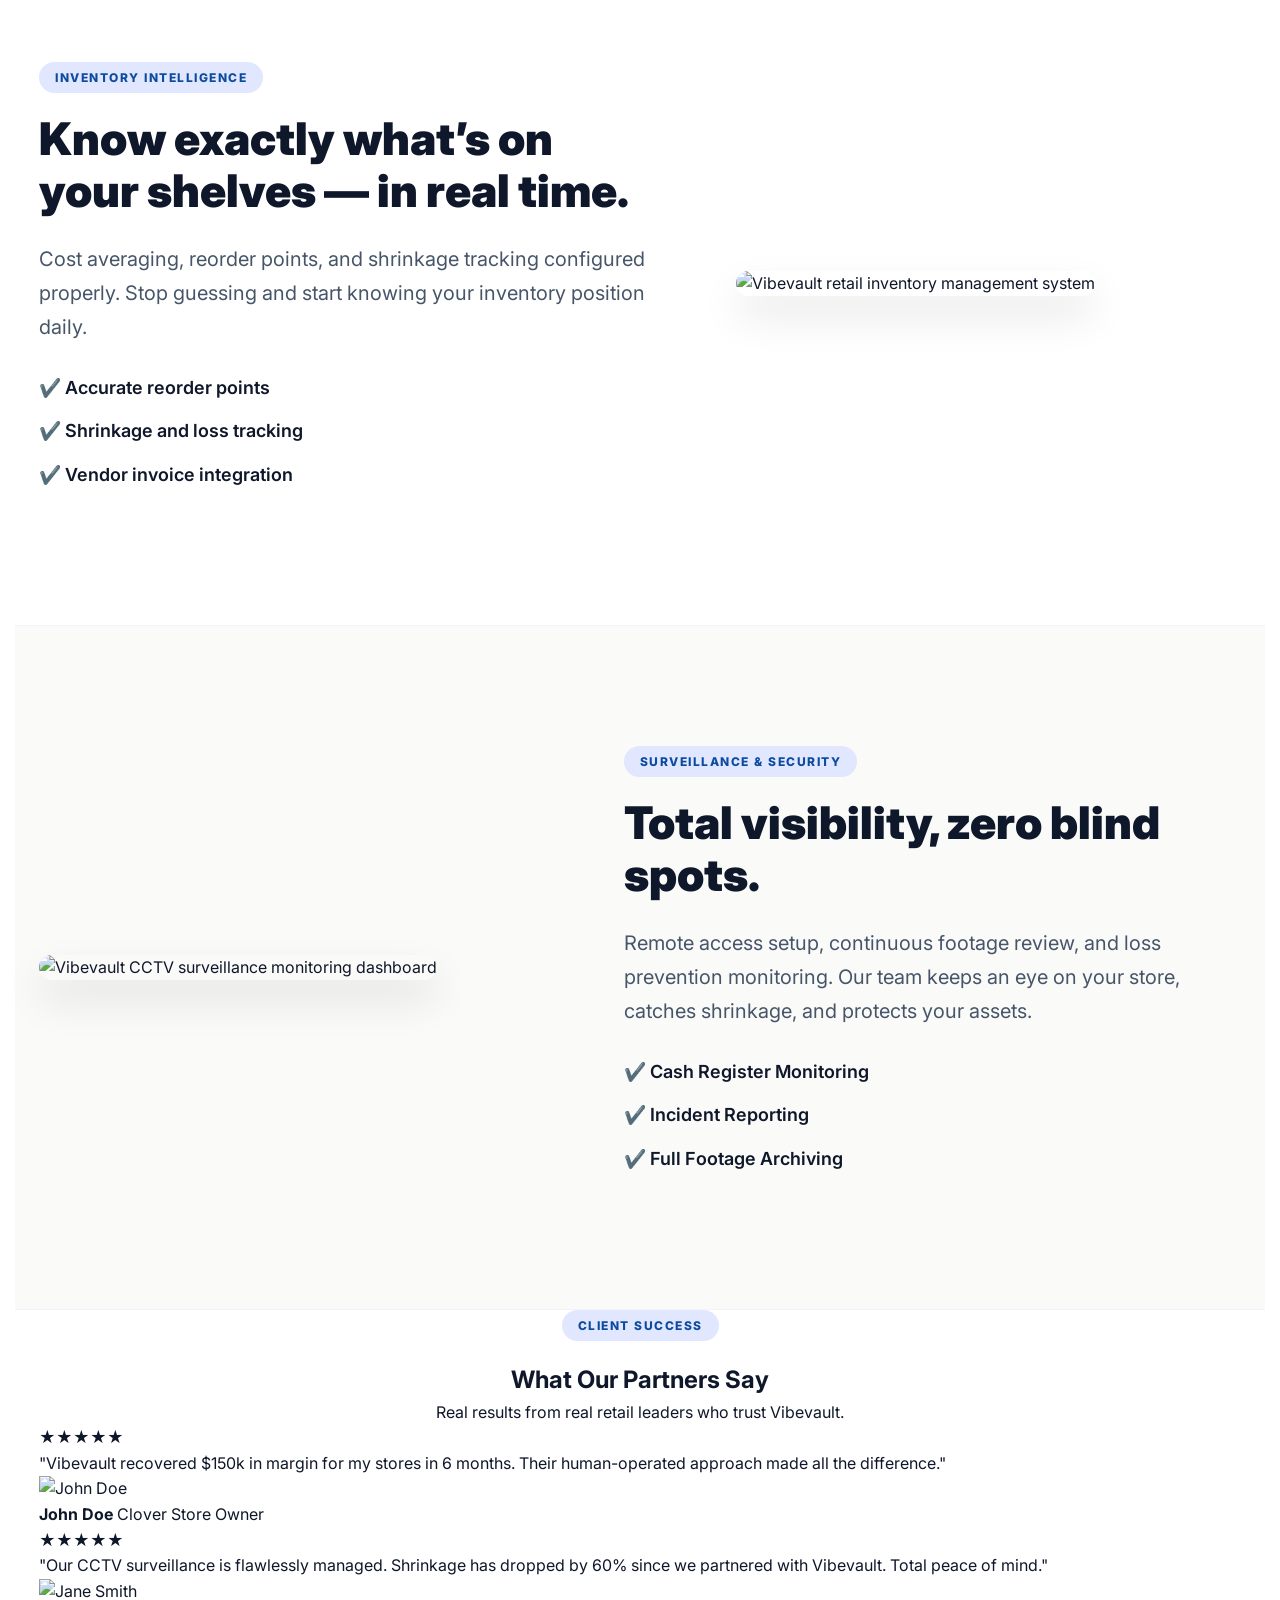
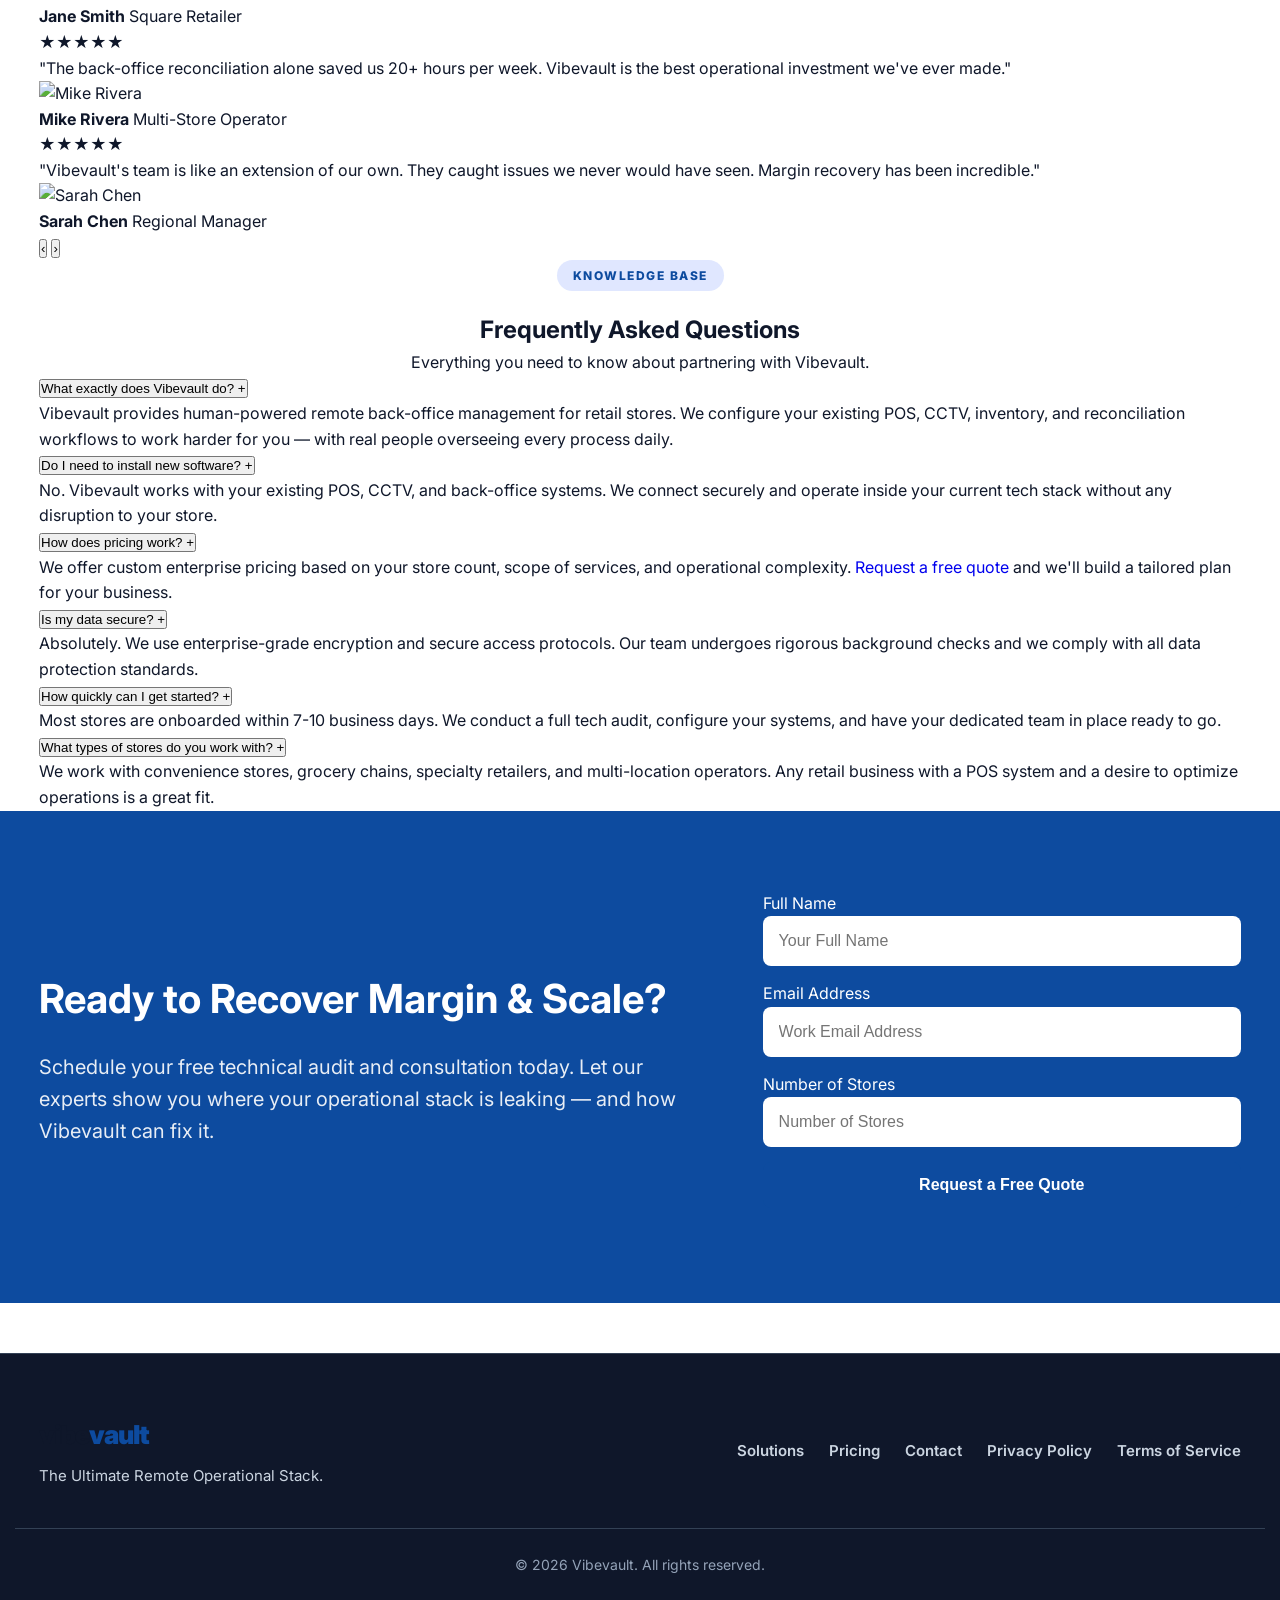
==== commit 66332f1d: "Revise SEO metadata and content structure in index.html Updated the title, meta descriptions, and Op" ====
--- a/index.html
+++ b/index.html
@@ -6,54 +6,56 @@
     <meta name="robots" content="index, follow" />
 
     <!-- Primary SEO -->
-    <title>vibevault | Ultimate Retail Operational Stack & Solutions</title>
-    <meta name="description" content="Optimize your retail operation with vibevault. We configure POS, CCTV, and inventory workflows for human-operated precision at scale. Recover margins today." />
-    <link rel="canonical" href="https://vibevault1.store" />
+    <title>Vibevault | Enterprise Retail Operations & Back-Office Solutions</title>
+    <meta name="description" content="Vibevault delivers enterprise-grade retail operations management. Human-powered POS, CCTV, inventory & back-office solutions. Scale with precision." />
+    <link rel="canonical" href="https://vibevault.com/" />
 
     <!-- Favicons -->
-    <link rel="icon" type="image/svg+xml" href="data:image/svg+xml,<svg xmlns='http://www.w3.org/2000/svg' viewBox='0 0 100 100'><rect width='100' height='100' rx='20' fill='%230d4b9f'/><text x='50%' y='55%' dominant-baseline='central' text-anchor='middle' fill='%23ffffff' font-family='sans-serif' font-size='60' font-weight='bold'>V</text></svg>" />
-    <link rel="apple-touch-icon" sizes="180x180" href="data:image/svg+xml,<svg xmlns='http://www.w3.org/2000/svg' viewBox='0 0 100 100'><rect width='100' height='100' rx='20' fill='%230d4b9f'/><text x='50%' y='55%' dominant-baseline='central' text-anchor='middle' fill='%23ffffff' font-family='sans-serif' font-size='60' font-weight='bold'>V</text></svg>" />
+    <link rel="icon" type="image/svg+xml" href="data:image/svg+xml,<svg xmlns='http://www.w3.org/2000/svg' viewBox='0 0 100 100'><rect width='100' height='100' rx='20' fill='%230a1628'/><text x='50%' y='55%' dominant-baseline='central' text-anchor='middle' fill='%2300d4ff' font-family='sans-serif' font-size='60' font-weight='bold'>V</text></svg>" />
+    <link rel="apple-touch-icon" sizes="180x180" href="data:image/svg+xml,<svg xmlns='http://www.w3.org/2000/svg' viewBox='0 0 100 100'><rect width='100' height='100' rx='20' fill='%230a1628'/><text x='50%' y='55%' dominant-baseline='central' text-anchor='middle' fill='%2300d4ff' font-family='sans-serif' font-size='60' font-weight='bold'>V</text></svg>" />
 
     <!-- Open Graph -->
     <meta property="og:type" content="website" />
     <meta property="og:url" content="https://vibevault.com/" />
-    <meta property="og:title" content="vibevault | Ultimate Retail Operational Stack" />
-    <meta property="og:description" content="Configure your existing POS, CCTV, and workflows to work harder for you with human-operated precision at scale." />
+    <meta property="og:title" content="Vibevault | Enterprise Retail Operations & Back-Office Solutions" />
+    <meta property="og:description" content="Vibevault delivers enterprise-grade retail operations management. Human-powered POS, CCTV, inventory & back-office solutions." />
     <meta property="og:image" content="https://images.unsplash.com/photo-1556742049-0cfed4f6a45d?auto=format&fit=crop&w=1200&q=80" />
 
     <!-- Twitter -->
     <meta name="twitter:card" content="summary_large_image" />
     <meta name="twitter:url" content="https://vibevault.com/" />
-    <meta name="twitter:title" content="vibevault | Ultimate Retail Operational Stack" />
-    <meta name="twitter:description" content="Configure your existing POS, CCTV, and workflows to work harder for you." />
+    <meta name="twitter:title" content="Vibevault | Enterprise Retail Operations" />
+    <meta name="twitter:description" content="Human-powered retail operations management. Scale with precision." />
     <meta name="twitter:image" content="https://images.unsplash.com/photo-1556742049-0cfed4f6a45d?auto=format&fit=crop&w=1200&q=80" />
 
     <link rel="stylesheet" href="style.css" />
     <link rel="preconnect" href="https://fonts.googleapis.com" />
     <link rel="preconnect" href="https://fonts.gstatic.com" crossorigin />
-    <link href="https://fonts.googleapis.com/css2?family=Inter:wght@400;600;800;900&display=swap" rel="stylesheet" />
+    <link href="https://fonts.googleapis.com/css2?family=Inter:wght@400;500;600;700;800;900&display=swap" rel="stylesheet" />
 
     <!-- Structured Data -->
     <script type="application/ld+json">
         {
             "@context": "https://schema.org",
             "@type": "Organization",
-            "name": "vibevault",
+            "name": "Vibevault",
             "url": "https://vibevault.com",
             "logo": "https://vibevault.com/logo.png",
-            "description": "vibevault provides remote operational stacks, POS configuration, CCTV surveillance, and inventory management for retail stores.",
+            "description": "Vibevault provides enterprise-grade retail operations management including POS configuration, CCTV surveillance, inventory management, and back-office reconciliation.",
             "contactPoint": {
                 "@type": "ContactPoint",
-                "contactType": "customer service"
+                "contactType": "sales",
+                "email": "sales@vibevault.com"
             }
         }
     </script>
 </head>
 <body>
 
+    <!-- ===== NAVBAR ===== -->
     <header class="navbar">
         <div class="container nav-container">
-            <a href="index.html" class="logo"><span>vibevault</span></a>
+            <a href="index.html" class="logo">vibe<span>vault</span></a>
             <nav>
                 <ul class="nav-links">
                     <li><a href="index.html" class="active">Home</a></li>
@@ -64,50 +66,107 @@
                     <li><a href="contact.html">Contact</a></li>
                 </ul>
             </nav>
-            <a href="contact.html" class="btn btn-primary">Schedule Free Call</a>
+            <a href="contact.html" class="btn btn-primary btn-consult">Book Consultation</a>
             <div class="hamburger" aria-label="Toggle Navigation Menu" role="button" tabindex="0">☰</div>
         </div>
     </header>
 
     <main>
-        <!-- Hero -->
-        <section class="hero scroll-anim">
+
+        <!-- ===== HERO ===== -->
+        <section class="hero">
             <div class="container hero-wrapper">
-                <div class="hero-text">
-                    <div class="label-badge">SOLUTIONS ARCHITECTURE</div>
-                    <h1 class="hero-title">Build Your<br /><span>Operational Stack.</span></h1>
-                    <p class="hero-desc">Every retail operation is unique. We configure your existing POS, CCTV, and workflows to work harder for you, providing human-operated precision at scale.</p>
-                    <div class="hero-buttons">
-                        <a href="contact.html" class="btn btn-primary btn-large">Schedule a Consultation</a>
-                        <a href="solutions.html" class="btn btn-secondary btn-large">See Our Solutions</a>
-                    </div>
-                </div>
-            </div>
-        </section>
-
-        <!-- Hero Image -->
-        <div class="hero-image-full container scroll-anim">
-            <img src="https://images.unsplash.com/photo-1556742049-0cfed4f6a45d?auto=format&fit=crop&w=1200&q=80" alt="Busy retail store environment managed by vibevault" width="1200" height="600" />
-        </div>
-
-        <!-- Trusted By -->
-        <section class="trusted-by bg-light scroll-anim">
-            <div class="container text-center">
-                <h2>TRUSTED BY RETAIL OWNERS ACROSS 200+ LOCATIONS</h2>
-                <div class="logo-grid mt-50">
-                    <span class="partner-logo">Clover</span>
-                    <span class="partner-logo">Shopify</span>
-                    <span class="partner-logo">Square</span>
-                    <span class="partner-logo">Clover Plus</span>
-                </div>
-            </div>
-        </section>
-
-        <!-- Deep Dive: Inventory -->
+                <div class="hero-grid">
+                    <div class="hero-text scroll-anim">
+                        <div class="label-badge">ENTERPRISE RETAIL OPS</div>
+                        <h1 class="hero-title">Your Retail Stack,<br /><span>Human-Powered.</span></h1>
+                        <p class="hero-desc">Vibevault configures your POS, CCTV, inventory, and back-office into a unified operational machine — with real human oversight, at scale.</p>
+                        <div class="hero-buttons">
+                            <a href="contact.html" class="btn btn-primary btn-large">Request a Quote</a>
+                            <a href="solutions.html" class="btn btn-secondary btn-large">Explore Solutions</a>
+                        </div>
+                        <div class="hero-stats">
+                            <span><strong>200+</strong> Stores</span>
+                            <span><strong>$15M+</strong> Recovered</span>
+                            <span><strong>24/7</strong> Monitoring</span>
+                        </div>
+                    </div>
+                    <div class="hero-visual scroll-anim">
+                        <img src="https://images.unsplash.com/photo-1556742049-0cfed4f6a45d?auto=format&fit=crop&w=800&q=80" alt="Vibevault enterprise retail operations dashboard" loading="lazy" />
+                        <div class="floating-badge badge-1">📊 Real-Time Analytics</div>
+                        <div class="floating-badge badge-2">🎥 24/7 Surveillance</div>
+                    </div>
+                </div>
+            </div>
+        </section>
+
+        <!-- ===== TRUSTED BY ===== -->
+        <section class="trusted-by scroll-anim">
+            <div class="container">
+                <p class="trusted-label">TRUSTED BY RETAIL LEADERS ACROSS 200+ LOCATIONS</p>
+                <div class="logo-grid">
+                    <span>Clover</span>
+                    <span>Shopify</span>
+                    <span>Square</span>
+                    <span>Clover Plus</span>
+                    <span>NCR</span>
+                </div>
+            </div>
+        </section>
+
+        <!-- ===== FEATURES CAROUSEL ===== -->
+        <section class="features-carousel-section scroll-anim">
+            <div class="container">
+                <div class="section-header text-center">
+                    <div class="label-badge">CORE CAPABILITIES</div>
+                    <h2>Your Operational Stack,<br />Fully Integrated.</h2>
+                    <p>Vibevault brings together every moving part of your retail business — from the back office to the sales floor.</p>
+                </div>
+                <div class="carousel-wrapper" id="featuresCarousel">
+                    <div class="carousel-track">
+                        <div class="carousel-slide">
+                            <div class="feature-icon">📋</div>
+                            <h3>Pricebook Management</h3>
+                            <p>Daily vendor cost updates and dynamic retail pricing. Category-level strategy with item-level precision.</p>
+                        </div>
+                        <div class="carousel-slide">
+                            <div class="feature-icon">🎥</div>
+                            <h3>CCTV & Surveillance</h3>
+                            <p>24/7 remote footage archiving, cash register monitoring, and loss prevention auditing.</p>
+                        </div>
+                        <div class="carousel-slide">
+                            <div class="feature-icon">📦</div>
+                            <h3>Inventory Control</h3>
+                            <p>Cost averaging, accurate reorder points, and shrinkage tracking configured properly.</p>
+                        </div>
+                        <div class="carousel-slide">
+                            <div class="feature-icon">💼</div>
+                            <h3>Backoffice Reconciliation</h3>
+                            <p>Cash, invoices, and vendor accounts reconciled every business day. Total financial clarity.</p>
+                        </div>
+                        <div class="carousel-slide">
+                            <div class="feature-icon">📊</div>
+                            <h3>Advanced Analytics</h3>
+                            <p>Custom dashboards, trend analysis, and predictive metrics to boost decision-making.</p>
+                        </div>
+                        <div class="carousel-slide">
+                            <div class="feature-icon">🧑‍🏫</div>
+                            <h3>Staff Training & Onboarding</h3>
+                            <p>Standardized training modules for new hires and ongoing staff development.</p>
+                        </div>
+                    </div>
+                    <button class="carousel-btn prev" aria-label="Previous slide">‹</button>
+                    <button class="carousel-btn next" aria-label="Next slide">›</button>
+                    <div class="carousel-dots"></div>
+                </div>
+            </div>
+        </section>
+
+        <!-- ===== DEEP DIVE: INVENTORY ===== -->
         <section class="deep-dive container scroll-anim">
             <div class="dive-content">
-                <div class="label-badge">Inventory Management</div>
-                <h2>Know exactly what’s on your shelves.</h2>
+                <div class="label-badge">Inventory Intelligence</div>
+                <h2>Know exactly what’s on your shelves — in real time.</h2>
                 <p>Cost averaging, reorder points, and shrinkage tracking configured properly. Stop guessing and start knowing your inventory position daily.</p>
                 <ul class="check-list">
                     <li>✔️ Accurate reorder points</li>
@@ -116,11 +175,11 @@
                 </ul>
             </div>
             <div class="dive-image">
-                <img src="https://images.unsplash.com/photo-1600880292203-757bb62b4baf?auto=format&fit=crop&w=800&q=80" alt="Retail manager checking store inventory management system" loading="lazy" width="800" height="600" />
-            </div>
-        </section>
-
-        <!-- Deep Dive: Surveillance -->
+                <img src="https://images.unsplash.com/photo-1600880292203-757bb62b4baf?auto=format&fit=crop&w=800&q=80" alt="Vibevault retail inventory management system" loading="lazy" />
+            </div>
+        </section>
+
+        <!-- ===== DEEP DIVE: SURVEILLANCE ===== -->
         <section class="deep-dive reverse container scroll-anim">
             <div class="dive-content">
                 <div class="label-badge">Surveillance & Security</div>
@@ -133,78 +192,170 @@
                 </ul>
             </div>
             <div class="dive-image">
-                <img src="https://images.unsplash.com/photo-1557804506-669a67965ba0?auto=format&fit=crop&w=800&q=80" alt="CCTV dashboard camera surveillance monitoring system" loading="lazy" width="800" height="600" />
-            </div>
-        </section>
-
-        <!-- Metrics -->
-        <section class="metrics-section bg-light scroll-anim">
-            <div class="container grid-3 text-center">
-                <div class="metric-card">
-                    <h3>200+</h3>
-                    <p>Stores Managed</p>
-                </div>
-                <div class="metric-card">
-                    <h3>$15M+</h3>
-                    <p>Margin Recovered</p>
-                </div>
-                <div class="metric-card">
-                    <h3>24/7</h3>
-                    <p>Surveillance Monitoring</p>
-                </div>
-            </div>
-        </section>
-
-        <!-- Testimonials -->
-        <section class="testimonials-expanded container scroll-anim">
-            <h2 class="section-title text-center">What our partners say.</h2>
-            <div class="testimonial-block">
-                <img src="https://images.unsplash.com/photo-1556740749-887f6717d7e4?auto=format&fit=crop&w=200&q=80" class="test-img" alt="John Doe - Clover Store Owner" loading="lazy" width="200" height="200" />
-                <p>"vibevault recovered $150k in margin for my stores in 6 months. Their human-operated approach made all the difference." – <strong>John Doe, Clover Store Owner</strong></p>
-            </div>
-            <div class="testimonial-block">
-                <img src="https://images.unsplash.com/photo-1556740749-887f6717d7e4?auto=format&fit=crop&w=200&q=80" class="test-img" alt="Jane Smith - Square Retailer" loading="lazy" width="200" height="200" />
-                <p>"Our CCTV surveillance is flawlessly managed. Shrinkage has dropped by 60% since we partnered with them. Total peace of mind." – <strong>Jane Smith, Square Retailer</strong></p>
-            </div>
-        </section>
-
-        <!-- Mega CTA -->
+                <img src="https://images.unsplash.com/photo-1557804506-669a67965ba0?auto=format&fit=crop&w=800&q=80" alt="Vibevault CCTV surveillance monitoring dashboard" loading="lazy" />
+            </div>
+        </section>
+
+        <!-- ===== TESTIMONIALS CAROUSEL ===== -->
+        <section class="testimonials-section scroll-anim">
+            <div class="container">
+                <div class="section-header text-center">
+                    <div class="label-badge">CLIENT SUCCESS</div>
+                    <h2>What Our Partners Say</h2>
+                    <p>Real results from real retail leaders who trust Vibevault.</p>
+                </div>
+                <div class="carousel-wrapper" id="testimonialsCarousel">
+                    <div class="carousel-track">
+                        <div class="testimonial-slide">
+                            <div class="stars">★★★★★</div>
+                            <p>"Vibevault recovered $150k in margin for my stores in 6 months. Their human-operated approach made all the difference."</p>
+                            <div class="testimonial-author">
+                                <img src="https://images.unsplash.com/photo-1556740749-887f6717d7e4?auto=format&fit=crop&w=100&q=80" alt="John Doe" loading="lazy" />
+                                <div>
+                                    <strong>John Doe</strong>
+                                    <span>Clover Store Owner</span>
+                                </div>
+                            </div>
+                        </div>
+                        <div class="testimonial-slide">
+                            <div class="stars">★★★★★</div>
+                            <p>"Our CCTV surveillance is flawlessly managed. Shrinkage has dropped by 60% since we partnered with Vibevault. Total peace of mind."</p>
+                            <div class="testimonial-author">
+                                <img src="https://images.unsplash.com/photo-1573496359142-b8d87734a5a2?auto=format&fit=crop&w=100&q=80" alt="Jane Smith" loading="lazy" />
+                                <div>
+                                    <strong>Jane Smith</strong>
+                                    <span>Square Retailer</span>
+                                </div>
+                            </div>
+                        </div>
+                        <div class="testimonial-slide">
+                            <div class="stars">★★★★★</div>
+                            <p>"The back-office reconciliation alone saved us 20+ hours per week. Vibevault is the best operational investment we've ever made."</p>
+                            <div class="testimonial-author">
+                                <img src="https://images.unsplash.com/photo-1507003211169-0a1dd7228f2d?auto=format&fit=crop&w=100&q=80" alt="Mike Rivera" loading="lazy" />
+                                <div>
+                                    <strong>Mike Rivera</strong>
+                                    <span>Multi-Store Operator</span>
+                                </div>
+                            </div>
+                        </div>
+                        <div class="testimonial-slide">
+                            <div class="stars">★★★★★</div>
+                            <p>"Vibevault's team is like an extension of our own. They caught issues we never would have seen. Margin recovery has been incredible."</p>
+                            <div class="testimonial-author">
+                                <img src="https://images.unsplash.com/photo-1560250097-0b93528c311a?auto=format&fit=crop&w=100&q=80" alt="Sarah Chen" loading="lazy" />
+                                <div>
+                                    <strong>Sarah Chen</strong>
+                                    <span>Regional Manager</span>
+                                </div>
+                            </div>
+                        </div>
+                    </div>
+                    <button class="carousel-btn prev" aria-label="Previous testimonial">‹</button>
+                    <button class="carousel-btn next" aria-label="Next testimonial">›</button>
+                    <div class="carousel-dots"></div>
+                </div>
+            </div>
+        </section>
+
+        <!-- ===== FAQ ACCORDION ===== -->
+        <section class="faq-section scroll-anim">
+            <div class="container">
+                <div class="section-header text-center">
+                    <div class="label-badge">KNOWLEDGE BASE</div>
+                    <h2>Frequently Asked Questions</h2>
+                    <p>Everything you need to know about partnering with Vibevault.</p>
+                </div>
+                <div class="faq-grid">
+                    <div class="faq-item">
+                        <button class="faq-question">What exactly does Vibevault do? <span class="faq-icon">+</span></button>
+                        <div class="faq-answer">
+                            <p>Vibevault provides human-powered remote back-office management for retail stores. We configure your existing POS, CCTV, inventory, and reconciliation workflows to work harder for you — with real people overseeing every process daily.</p>
+                        </div>
+                    </div>
+                    <div class="faq-item">
+                        <button class="faq-question">Do I need to install new software? <span class="faq-icon">+</span></button>
+                        <div class="faq-answer">
+                            <p>No. Vibevault works with your existing POS, CCTV, and back-office systems. We connect securely and operate inside your current tech stack without any disruption to your store.</p>
+                        </div>
+                    </div>
+                    <div class="faq-item">
+                        <button class="faq-question">How does pricing work? <span class="faq-icon">+</span></button>
+                        <div class="faq-answer">
+                            <p>We offer custom enterprise pricing based on your store count, scope of services, and operational complexity. <a href="contact.html">Request a free quote</a> and we'll build a tailored plan for your business.</p>
+                        </div>
+                    </div>
+                    <div class="faq-item">
+                        <button class="faq-question">Is my data secure? <span class="faq-icon">+</span></button>
+                        <div class="faq-answer">
+                            <p>Absolutely. We use enterprise-grade encryption and secure access protocols. Our team undergoes rigorous background checks and we comply with all data protection standards.</p>
+                        </div>
+                    </div>
+                    <div class="faq-item">
+                        <button class="faq-question">How quickly can I get started? <span class="faq-icon">+</span></button>
+                        <div class="faq-answer">
+                            <p>Most stores are onboarded within 7-10 business days. We conduct a full tech audit, configure your systems, and have your dedicated team in place ready to go.</p>
+                        </div>
+                    </div>
+                    <div class="faq-item">
+                        <button class="faq-question">What types of stores do you work with? <span class="faq-icon">+</span></button>
+                        <div class="faq-answer">
+                            <p>We work with convenience stores, grocery chains, specialty retailers, and multi-location operators. Any retail business with a POS system and a desire to optimize operations is a great fit.</p>
+                        </div>
+                    </div>
+                </div>
+            </div>
+        </section>
+
+        <!-- ===== MEGA CTA ===== -->
         <section class="mega-cta-extended scroll-anim">
             <div class="container mega-cta-flex">
                 <div class="cta-text">
-                    <h2>Ready to recover your margin and scale?</h2>
-                    <p>Schedule your free technical audit and consultation today. Let our experts show you where your operational stacks are leaking.</p>
+                    <h2>Ready to Recover Margin & Scale?</h2>
+                    <p>Schedule your free technical audit and consultation today. Let our experts show you where your operational stack is leaking — and how Vibevault can fix it.</p>
                 </div>
                 <div class="cta-form-summary">
                     <form id="leadForm" class="lead-form">
-                        <label for="leadName" class="sr-only" style="display:none;">Full Name</label>
+                        <label for="leadName" class="sr-only">Full Name</label>
                         <input type="text" id="leadName" name="name" placeholder="Your Full Name" required />
-                        <label for="leadEmail" class="sr-only" style="display:none;">Email Address</label>
+                        <label for="leadEmail" class="sr-only">Email Address</label>
                         <input type="email" id="leadEmail" name="email" placeholder="Work Email Address" required />
-                        <button type="submit" class="btn btn-primary full-width">Schedule Consultation</button>
+                        <label for="leadStoreCount" class="sr-only">Number of Stores</label>
+                        <input type="number" id="leadStoreCount" name="stores" placeholder="Number of Stores" required />
+                        <button type="submit" class="btn btn-primary full-width">Request a Free Quote</button>
                         <div id="leadMessage" class="form-message"></div>
                     </form>
                 </div>
             </div>
         </section>
+
     </main>
 
+    <!-- ===== FOOTER ===== -->
     <footer>
         <div class="container footer-grid">
             <div class="footer-brand">
-                <div class="logo" style="color:white;">vibe<span style="color:#3b82f6;">vault</span></div>
+                <div class="logo">vibe<span>vault</span></div>
                 <p>The Ultimate Remote Operational Stack.</p>
             </div>
             <div class="footer-links">
                 <a href="solutions.html">Solutions</a>
                 <a href="pricing.html">Pricing</a>
                 <a href="contact.html">Contact</a>
+                <a href="privacy.html">Privacy Policy</a>
+                <a href="terms.html">Terms of Service</a>
             </div>
         </div>
         <div class="footer-bottom container">
-            <p>&copy; 2026 vibevault. All rights reserved.</p>
+            <p>&copy; 2026 Vibevault. All rights reserved.</p>
         </div>
     </footer>
+
+    <!-- ===== FLOATING CHAT BADGE ===== -->
+    <div class="chat-badge" id="chatBadge" role="button" tabindex="0" aria-label="Open live chat">
+        <span class="chat-icon">💬</span>
+        <span class="chat-tooltip">Chat with us</span>
+    </div>
 
     <script src="script.js"></script>
 </body>
--- a/style.css
+++ b/style.css
@@ -1,5 +1,5 @@
 /* =========================================
-   MASTER CSS - VIBEVAULT (100% COMPLETE & UNIFIED)
+   MASTER CSS - VIBEVAULT (PROFESSIONAL UPGRADE)
    ========================================= */
 :root {
     --primary-color: #0d4b9f;
@@ -12,104 +12,111 @@
     --transition: all 0.3s ease;
 }
 
-* { 
-    margin: 0; 
-    padding: 0; 
-    box-sizing: border-box; 
-}
-
-body { 
-    font-family: 'Inter', sans-serif; 
-    background-color: var(--white); 
-    color: var(--text-dark); 
-    line-height: 1.6; 
-    overflow-x: hidden; 
-}
-
-a { 
-    text-decoration: none; 
-    transition: var(--transition); 
-}
-
-.container { 
-    max-width: 1250px; 
-    margin: 0 auto; 
-    padding: 0 24px; 
-}
-
-.bg-light { 
-    background-color: var(--secondary-color); 
-}
-
-.text-center { 
-    text-align: center; 
-}
-
-.mt-20 { margin-top: 20px; }
-.mt-40 { margin-top: 40px; }
-.mt-50 { margin-top: 50px; }
-.mb-50 { margin-bottom: 50px; }
+* {
+    margin: 0;
+    padding: 0;
+    box-sizing: border-box;
+}
+
+body {
+    font-family: 'Inter', sans-serif;
+    background-color: var(--white);
+    color: var(--text-dark);
+    line-height: 1.6;
+    overflow-x: hidden;
+}
+
+a {
+    text-decoration: none;
+    transition: var(--transition);
+}
+
+.container {
+    max-width: 1250px;
+    margin: 0 auto;
+    padding: 0 24px;
+}
+
+.bg-light {
+    background-color: var(--secondary-color);
+}
+
+.text-center {
+    text-align: center;
+}
+
+.mt-20 {
+    margin-top: 20px;
+}
+.mt-40 {
+    margin-top: 40px;
+}
+.mt-50 {
+    margin-top: 50px;
+}
+.mb-50 {
+    margin-bottom: 50px;
+}
 
 /* =========================================
    1. NAVBAR & FOOTER
    ========================================= */
-.navbar { 
-    background: var(--white); 
-    padding: 20px 0; 
-    position: sticky; 
-    top: 0; 
-    z-index: 1000; 
-    box-shadow: 0 4px 10px rgba(0,0,0,0.05); 
-}
-
-.nav-container { 
-    display: flex; 
-    justify-content: space-between; 
-    align-items: center; 
-}
-
-.logo { 
-    font-size: 28px; 
-    font-weight: 900; 
-    color: var(--text-dark); 
-    letter-spacing: -1px; 
-}
-
-.logo span { 
-    color: var(--primary-color); 
-}
-
-.nav-links { 
-    list-style: none; 
-    display: flex; 
-    gap: 35px; 
-}
-
-.nav-links a { 
-    color: var(--text-dark); 
-    font-weight: 600; 
-    font-size: 16px; 
-}
-
-.nav-links a:hover, 
-.nav-links a.active { 
-    color: var(--primary-color); 
-}
-
-.hamburger { 
-    display: none; 
-    font-size: 32px; 
-    cursor: pointer; 
-    color: var(--primary-color); 
-}
-
-/* Footer Specific Grid & Flex Styling */
-footer { 
-    background: #0f172a; 
-    padding: 60px 0 30px; 
-    margin-top: 50px; 
+.navbar {
+    background: var(--white);
+    padding: 20px 0;
+    position: sticky;
+    top: 0;
+    z-index: 1000;
+    box-shadow: 0 4px 10px rgba(0, 0, 0, 0.05);
+}
+
+.nav-container {
+    display: flex;
+    justify-content: space-between;
+    align-items: center;
+}
+
+.logo {
+    font-size: 28px;
+    font-weight: 900;
+    color: var(--text-dark);
+    letter-spacing: -1px;
+}
+
+.logo span {
+    color: var(--primary-color);
+}
+
+.nav-links {
+    list-style: none;
+    display: flex;
+    gap: 35px;
+}
+
+.nav-links a {
+    color: var(--text-dark);
+    font-weight: 600;
+    font-size: 16px;
+}
+
+.nav-links a:hover,
+.nav-links a.active {
+    color: var(--primary-color);
+}
+
+.hamburger {
+    display: none;
+    font-size: 32px;
+    cursor: pointer;
+    color: var(--primary-color);
+}
+
+footer {
+    background: #0f172a;
+    padding: 60px 0 30px;
+    margin-top: 50px;
     color: var(--white);
-    border-top: 1px solid #334155; 
+    border-top: 1px solid #334155;
 }
 
 .footer-grid {
@@ -161,847 +168,877 @@
 /* =========================================
    2. BUTTONS & BADGES
    ========================================= */
-.btn { 
-    display: inline-block; 
-    padding: 14px 28px; 
-    border-radius: 8px; 
-    font-weight: 700; 
-    font-size: 16px; 
-    cursor: pointer; 
-    transition: var(--transition); 
-    border: none; 
-    text-align: center; 
-}
-
-.btn-primary { 
-    background-color: var(--primary-color); 
-    color: var(--white); 
-}
-
-.btn-primary:hover { 
-    background-color: var(--primary-hover); 
-    transform: translateY(-2px); 
-    box-shadow: 0 8px 15px rgba(13,75,159,0.2); 
-}
-
-.btn-secondary { 
-    background-color: transparent; 
-    color: var(--text-dark); 
-    border: 2px solid var(--border-color); 
-}
-
-.btn-secondary:hover { 
-    border-color: var(--primary-color); 
-    color: var(--primary-color); 
-    transform: translateY(-2px); 
-}
-
-.btn-large { 
-    font-size: 18px; 
-    padding: 16px 36px; 
-}
-
-.full-width { 
-    width: 100%; 
-    display: block; 
-}
-
-.label-badge { 
-    background: #e0e7ff; 
-    color: var(--primary-color); 
-    display: inline-block; 
-    padding: 6px 16px; 
-    border-radius: 30px; 
-    font-weight: 800; 
-    font-size: 12px; 
-    letter-spacing: 1.5px; 
-    margin-bottom: 20px; 
-    text-transform: uppercase; 
+.btn {
+    display: inline-block;
+    padding: 14px 28px;
+    border-radius: 8px;
+    font-weight: 700;
+    font-size: 16px;
+    cursor: pointer;
+    transition: var(--transition);
+    border: none;
+    text-align: center;
+}
+
+.btn-primary {
+    background-color: var(--primary-color);
+    color: var(--white);
+}
+
+.btn-primary:hover {
+    background-color: var(--primary-hover);
+    transform: translateY(-2px);
+    box-shadow: 0 8px 15px rgba(13, 75, 159, 0.2);
+}
+
+.btn-secondary {
+    background-color: transparent;
+    color: var(--text-dark);
+    border: 2px solid var(--border-color);
+}
+
+.btn-secondary:hover {
+    border-color: var(--primary-color);
+    color: var(--primary-color);
+    transform: translateY(-2px);
+}
+
+.btn-large {
+    font-size: 18px;
+    padding: 16px 36px;
+}
+
+.full-width {
+    width: 100%;
+    display: block;
+}
+
+.label-badge {
+    background: #e0e7ff;
+    color: var(--primary-color);
+    display: inline-block;
+    padding: 6px 16px;
+    border-radius: 30px;
+    font-weight: 800;
+    font-size: 12px;
+    letter-spacing: 1.5px;
+    margin-bottom: 20px;
+    text-transform: uppercase;
 }
 
 /* =========================================
    3. HERO & HEADERS
    ========================================= */
-.hero-title { 
-    font-size: 55px; 
-    line-height: 1.1; 
-    margin-bottom: 20px; 
-    font-weight: 900; 
-    letter-spacing: -1.5px; 
-    color: var(--text-dark); 
-}
-
-.hero-desc { 
-    font-size: 20px; 
-    color: var(--text-muted); 
-    margin-bottom: 30px; 
-    line-height: 1.6; 
-}
-
-.page-header { 
-    padding: 100px 0 80px; 
-    background: var(--secondary-color); 
-    text-align: center; 
-    border-bottom: 1px solid var(--border-color); 
-}
-
-.hero { 
-    padding: 100px 0 60px; 
-    background: linear-gradient(180deg, #f8fafc 0%, #ffffff 100%); 
-}
-
-.hero-wrapper { 
-    max-width: 900px; 
-    margin: 0 auto; 
-    text-align: center; 
-}
-
-.hero-title span { 
-    color: var(--primary-color); 
-    font-style: italic; 
-}
-
-.hero-buttons { 
-    display: flex; 
-    gap: 20px; 
-    justify-content: center; 
-    margin-top: 30px; 
-}
-
-.hero-image-full img { 
-    width: 100%; 
-    border-radius: 20px; 
-    box-shadow: 0 30px 60px rgba(0,0,0,0.15); 
-    margin-bottom: 80px; 
-}
-
-/* =========================================
-   4. HOME PAGE SPECIFICS (Trust, Metrics)
-   ========================================= */
-.trusted-by { 
-    padding: 60px 0; 
-    border-top: 1px solid var(--border-color); 
-}
-
-.trusted-by p { 
-    font-size: 14px; 
-    font-weight: 700; 
-    color: var(--text-muted); 
-    letter-spacing: 2px; 
-    text-align: center; 
-}
-
-.logo-grid { 
-    display: flex; 
-    justify-content: space-around; 
-    flex-wrap: wrap; 
-    gap: 30px; 
-    opacity: 0.6; 
-}
-
-.metrics-section { 
-    padding: 80px 0; 
-}
-
-.metric-card h2 { 
-    font-size: 50px; 
-    font-weight: 900; 
-    color: var(--primary-color); 
-    margin-bottom: 5px; 
-}
-
-.metric-card p { 
-    font-size: 18px; 
-    color: var(--text-muted); 
-    font-weight: 600; 
-}
-
-.testimonials-expanded { 
-    padding: 100px 0; 
-}
-
-.testimonial-block { 
-    display: flex; 
-    gap: 30px; 
-    align-items: center; 
-    background: var(--white); 
-    border-radius: 16px; 
-    padding: 40px; 
-    box-shadow: 0 10px 30px rgba(0,0,0,0.05); 
-    border: 1px solid #f1f5f9; 
-    margin-bottom: 30px; 
-}
-
-.test-img { 
-    width: 100px; 
-    height: 100px; 
-    object-fit: cover; 
-    border-radius: 50%; 
-}
-
-.testimonial-block p { 
-    font-size: 18px; 
-    line-height: 1.6; 
-    color: var(--text-muted); 
-    font-weight: 600; 
-    font-style: italic; 
+.hero-title {
+    font-size: 55px;
+    line-height: 1.1;
+    margin-bottom: 20px;
+    font-weight: 900;
+    letter-spacing: -1.5px;
+    color: var(--text-dark);
+}
+
+.hero-desc {
+    font-size: 20px;
+    color: var(--text-muted);
+    margin-bottom: 30px;
+    line-height: 1.6;
+}
+
+.page-header {
+    padding: 100px 0 80px;
+    background: var(--secondary-color);
+    text-align: center;
+    border-bottom: 1px solid var(--border-color);
+}
+
+.hero {
+    padding: 100px 0 60px;
+    background: linear-gradient(180deg, #f8fafc 0%, #ffffff 100%);
+}
+
+.hero-wrapper {
+    max-width: 900px;
+    margin: 0 auto;
+    text-align: center;
+}
+
+.hero-title span {
+    color: var(--primary-color);
+    font-style: italic;
+}
+
+.hero-buttons {
+    display: flex;
+    gap: 20px;
+    justify-content: center;
+    margin-top: 30px;
+}
+
+.hero-image-full img {
+    width: 100%;
+    border-radius: 20px;
+    box-shadow: 0 30px 60px rgba(0, 0, 0, 0.15);
+    margin-bottom: 80px;
+}
+
+/* =========================================
+   4. HOME PAGE SPECIFICS
+   ========================================= */
+.trusted-by {
+    padding: 60px 0;
+    border-top: 1px solid var(--border-color);
+}
+
+.trusted-by p {
+    font-size: 14px;
+    font-weight: 700;
+    color: var(--text-muted);
+    letter-spacing: 2px;
+    text-align: center;
+}
+
+.logo-grid {
+    display: flex;
+    justify-content: space-around;
+    flex-wrap: wrap;
+    gap: 30px;
+    opacity: 0.6;
+}
+
+.metrics-section {
+    padding: 80px 0;
+}
+
+.metric-card h2 {
+    font-size: 50px;
+    font-weight: 900;
+    color: var(--primary-color);
+    margin-bottom: 5px;
+}
+
+.metric-card p {
+    font-size: 18px;
+    color: var(--text-muted);
+    font-weight: 600;
+}
+
+.testimonials-expanded {
+    padding: 100px 0;
+}
+
+.testimonial-block {
+    display: flex;
+    gap: 30px;
+    align-items: center;
+    background: var(--white);
+    border-radius: 16px;
+    padding: 40px;
+    box-shadow: 0 10px 30px rgba(0, 0, 0, 0.05);
+    border: 1px solid #f1f5f9;
+    margin-bottom: 30px;
+}
+
+.test-img {
+    width: 100px;
+    height: 100px;
+    object-fit: cover;
+    border-radius: 50%;
+}
+
+.testimonial-block p {
+    font-size: 18px;
+    line-height: 1.6;
+    color: var(--text-muted);
+    font-weight: 600;
+    font-style: italic;
 }
 
 /* =========================================
    5. DEEP DIVE SECTIONS (Home, About)
    ========================================= */
-.deep-dive { 
-    display: flex; 
-    align-items: center; 
-    gap: 80px; 
-    padding: 120px 24px; 
-    border-bottom: 1px solid #f1f5f9; 
-}
-
-.deep-dive.reverse { 
-    flex-direction: row-reverse; 
-    background-color: #fafaf9; 
-}
-
-.dive-content { 
-    flex: 1.1; 
-}
-
-.dive-image { 
-    flex: 0.9; 
-}
-
-.dive-image img { 
-    width: 100%; 
-    border-radius: 20px; 
-    box-shadow: 0 20px 40px rgba(0,0,0,0.1); 
-}
-
-.dive-content h2 { 
-    font-size: 45px; 
-    line-height: 1.15; 
-    margin-bottom: 25px; 
-    font-weight: 900; 
-}
-
-.dive-content p { 
-    font-size: 20px; 
-    color: var(--text-muted); 
-    margin-bottom: 30px; 
-    line-height: 1.7; 
-}
-
-.check-list { 
-    list-style: none; 
-}
-
-.check-list li { 
-    font-size: 18px; 
-    margin-bottom: 15px; 
-    font-weight: 600; 
-    display: flex; 
-    align-items: center; 
-    gap: 10px; 
-    color: var(--text-dark); 
-}
-
-/* =========================================
-   6. GRIDS & CARDS (Solutions Page)
-   ========================================= */
-.grid-3 { 
-    display: grid; 
-    grid-template-columns: repeat(auto-fit, minmax(320px, 1fr)); 
-    gap: 40px; 
-}
-
-.services-overview { 
-    padding: 100px 0; 
-}
-
-.section-title { 
-    margin-bottom: 50px; 
-    text-align: center; 
-}
-
-.section-title-b { 
-    font-size: 42px; 
-    font-weight: 900; 
-}
-
-.icon-large { 
-    font-size: 45px; 
-    margin-bottom: 20px; 
-}
-
-.card, .service-card-home { 
-    background: var(--white); 
-    border-radius: 16px; 
-    border: 1px solid var(--border-color); 
-    box-shadow: 0 10px 30px rgba(0,0,0,0.05); 
-    transition: var(--transition); 
-    display: block; 
-    padding: 40px; 
-    text-align: left; 
-}
-
-.service-card-home:hover { 
-    transform: translateY(-10px); 
-    box-shadow: 0 20px 40px rgba(0,0,0,0.12); 
-    border-color: var(--primary-color); 
-}
-
-.card-content h3 { 
-    font-size: 24px; 
-    margin-bottom: 15px; 
-    color: var(--text-dark); 
-}
-
-.card-content p { 
-    font-size: 16px; 
-    color: var(--text-muted); 
-}
-
-.solutions-grid-large { 
-    padding: 80px 0; 
-}
-
-.service-block-detailed { 
-    background: var(--white); 
-    border-radius: 16px; 
-    border: 1px solid var(--border-color); 
-    overflow: hidden; 
-    box-shadow: 0 15px 35px rgba(0,0,0,0.06); 
-    padding-bottom: 30px; 
-}
-
-.service-block-detailed img { 
-    width: 100%; 
-    height: 280px; 
-    object-fit: cover; 
-    margin-bottom: 25px; 
-}
-
-.service-block-detailed h3 { 
-    font-size: 28px; 
-    padding: 0 25px; 
-    margin-bottom: 15px; 
-}
-
-.service-block-detailed p { 
-    font-size: 17px; 
-    color: var(--text-muted); 
-    padding: 0 25px; 
-    margin-bottom: 20px; 
-}
-
-.price-tag { 
-    display: inline-block; 
-    margin: 0 25px; 
-    font-weight: 800; 
-    font-size: 22px; 
-    color: var(--primary-color); 
-    background: #e0e7ff; 
-    padding: 10px 20px; 
-    border-radius: 8px; 
-}
-
-/* =========================================
-   7. 3-TIER PRICING GRID (Pricing Page)
-   ========================================= */
-.pricing-container-large { 
-    padding: 40px 0; 
-}
-
-.pricing-grid-3 { 
-    display: grid; 
-    grid-template-columns: repeat(3, 1fr); 
-    gap: 30px; 
-    align-items: stretch; 
-}
-
-.pricing-card { 
-    background: var(--white); 
-    border-radius: 16px; 
-    border: 1px solid var(--border-color); 
-    padding: 40px 30px; 
-    box-shadow: 0 10px 30px rgba(0,0,0,0.04); 
-    display: flex; 
-    flex-direction: column; 
-    text-align: left; 
-    position: relative; 
-    transition: var(--transition); 
-}
-
-.pricing-card:hover { 
-    box-shadow: 0 20px 40px rgba(0,0,0,0.08); 
-    transform: translateY(-5px); 
-}
-
-.tier-label { 
-    display: inline-block; 
-    background: #f1f5f9; 
-    color: var(--text-muted); 
-    padding: 4px 12px; 
-    border-radius: 20px; 
-    font-size: 12px; 
-    font-weight: 800; 
-    margin-bottom: 15px; 
-    letter-spacing: 1px; 
-}
-
-.tier-name { 
-    font-size: 20px; 
-    font-weight: 800; 
-    margin-bottom: 15px; 
-    color: var(--text-dark); 
-    text-transform: uppercase; 
-}
-
-.price { 
-    font-size: 60px; 
-    font-weight: 900; 
-    margin-bottom: 5px; 
-    line-height: 1; 
-    color: var(--text-dark); 
-}
-
-.flat-rate { 
-    font-size: 16px; 
-    color: var(--text-muted); 
-    margin-bottom: 20px; 
-    font-weight: 500; 
-}
-
-.tier-desc { 
-    font-size: 15px; 
-    color: var(--text-muted); 
-    margin-bottom: 30px; 
-    line-height: 1.6; 
-    min-height: 70px; 
-}
-
-.benefits-list-detailed { 
-    list-style: none; 
-    margin-bottom: 40px; 
-    flex-grow: 1; 
-}
-
-.benefits-list-detailed li { 
-    font-size: 15px; 
-    margin-bottom: 12px; 
-    border-bottom: 1px solid #f1f5f9; 
-    padding-bottom: 12px; 
-    display: flex; 
-    align-items: flex-start; 
-    gap: 10px; 
-    color: var(--text-dark); 
-}
-
-/* BLUE CARD (Most Popular) */
-.premium-partner { 
-    background: var(--primary-color); 
-    border: none; 
-    box-shadow: 0 20px 50px rgba(13,75,159,0.3); 
-    transform: scale(1.03); 
-}
-
-.premium-partner:hover { 
-    transform: scale(1.03) translateY(-5px); 
-    box-shadow: 0 30px 60px rgba(13,75,159,0.4); 
-}
-
-.premium-partner .badge { 
-    position: absolute; 
-    top: -15px; 
-    left: 50%; 
-    transform: translateX(-50%); 
-    background: #fbbf24; 
-    color: #000; 
-    padding: 6px 16px; 
-    border-radius: 20px; 
-    font-weight: 900; 
-    font-size: 12px; 
-    letter-spacing: 1px; 
-    white-space: nowrap; 
-}
-
-.premium-partner .benefits-list-detailed li { 
-    border-bottom: 1px solid rgba(255,255,255,0.15); 
-    color: var(--white); 
-}
-
-.premium-partner .tier-name, 
-.premium-partner .price { 
-    color: var(--white); 
-}
-
-/* =========================================
-   8. 8 CORE OPERATIONS GRID (Pricing Addons)
-   ========================================= */
-.core-operations { 
-    padding: 100px 0; 
-}
-
-.grid-4 { 
-    display: grid; 
-    grid-template-columns: repeat(4, 1fr); 
-    gap: 20px; 
-}
-
-.addon-card { 
-    background: var(--white); 
-    border-radius: 12px; 
-    border: 1px solid var(--border-color); 
-    padding: 30px 20px; 
-    box-shadow: 0 4px 15px rgba(0,0,0,0.03); 
-    transition: var(--transition); 
-    display: flex; 
-    flex-direction: column; 
-    text-align: left; 
-}
-
-.addon-card:hover { 
-    transform: translateY(-5px); 
-    box-shadow: 0 15px 30px rgba(0,0,0,0.08); 
-    border-color: var(--primary-color); 
-}
-
-.addon-icon { 
-    font-size: 32px; 
-    color: var(--primary-color); 
-    margin-bottom: 15px; 
-}
-
-.addon-card h3, .addon-card h4 { 
-    font-size: 18px; 
-    font-weight: 800; 
-    margin-bottom: 10px; 
-    color: var(--text-dark); 
-    line-height: 1.3; 
-}
-
-.addon-card p { 
-    font-size: 14px; 
-    color: var(--text-muted); 
-    margin-bottom: 25px; 
-    flex-grow: 1; 
-    line-height: 1.5; 
-}
-
-.addon-card .btn { 
-    padding: 12px 10px; 
-    font-size: 14px; 
-    border-radius: 30px; 
-}
-
-/* =========================================
-   9. PROCESS TIMELINE (Process Page)
-   ========================================= */
-.process-timeline-large { 
-    padding: 100px 24px; 
-    max-width: 900px; 
-    margin: 0 auto; 
-}
-
-.process-card-detailed { 
-    display: flex; 
-    gap: 40px; 
-    align-items: center; 
-    background: var(--white); 
-    padding: 50px; 
-    border-radius: 16px; 
-    box-shadow: 0 15px 40px rgba(0,0,0,0.08); 
-    border: 1px solid #f1f5f9; 
-    margin-bottom: 40px; 
-}
-
-.step-number-large { 
-    font-size: 50px; 
-    font-weight: 900; 
-    color: var(--white); 
-    background: var(--primary-color); 
-    width: 110px; 
-    height: 110px; 
-    display: flex; 
-    align-items: center; 
-    justify-content: center; 
-    border-radius: 50%; 
-    flex-shrink: 0; 
-}
-
-.process-text h2 { 
-    font-size: 30px; 
-    margin-bottom: 15px; 
-    font-weight: 800; 
-}
-
-.process-text p { 
-    font-size: 18px; 
-    color: var(--text-muted); 
-}
-
-/* =========================================
-   10. CONTACT FORM (Contact Page)
-   ========================================= */
-.contact-page-wrapper-extended { 
-    display: flex; 
-    gap: 80px; 
-    padding: 120px 24px; 
-    align-items: flex-start; 
-}
-
-.contact-info-extended { 
-    flex: 0.9; 
-}
-
-.contact-cards-grid { 
-    display: flex; 
-    flex-direction: column; 
-    gap: 20px; 
-    margin-top: 50px; 
-}
-
-.contact-card-info { 
-    background: var(--secondary-color); 
-    padding: 30px; 
-    border-radius: 12px; 
-    border: 1px solid var(--border-color); 
-}
-
-.contact-card-info h3 { 
-    font-size: 22px; 
-    margin-bottom: 10px; 
-}
-
-.contact-card-info p { 
-    font-size: 18px; 
-    color: var(--text-muted); 
-}
-
-.contact-form-large-extended { 
-    flex: 1.1; 
-    background: var(--white); 
-    padding: 60px; 
-    border-radius: 24px; 
-    box-shadow: 0 25px 60px rgba(0,0,0,0.1); 
-    border: 1px solid var(--border-color); 
-}
-
-.form-row-extended { 
-    display: flex; 
-    gap: 20px; 
-}
-
-.form-row-extended .input-group-extended { 
-    flex: 1; 
-}
-
-.input-group-extended { 
-    margin-bottom: 30px; 
-}
-
-.input-group-extended label { 
-    display: block; 
-    margin-bottom: 10px; 
-    font-weight: 700; 
-    font-size: 18px; 
-}
-
-.input-group-extended input, 
-.input-group-extended textarea { 
-    width: 100%; 
-    padding: 20px; 
-    border: 2px solid #cbd5e1; 
-    border-radius: 12px; 
-    font-size: 18px; 
-    font-family: inherit; 
-    background: #f8fafc; 
-    transition: var(--transition); 
-}
-
-.input-group-extended input:focus, 
-.input-group-extended textarea:focus { 
-    outline: none; 
-    border-color: var(--primary-color); 
-    background: var(--white); 
-}
-
-.form-message { 
-    margin-top: 15px; 
-    text-align: center; 
-    font-weight: 600; 
-}
-
-/* =========================================
-   11. FAQ ACCORDION & MEGA CTA
-   ========================================= */
-.faq-section { 
-    padding: 100px 0; 
-}
-
-.accordion { 
-    max-width: 800px; 
-    margin: 50px auto 0; 
-}
-
-.accordion-item { 
-    border-bottom: 1px solid #cbd5e1; 
-    margin-bottom: 10px; 
-}
-
-.accordion-header { 
-    width: 100%; 
-    text-align: left; 
-    background: none; 
-    border: none; 
-    padding: 25px 0; 
-    font-size: 24px; 
-    font-weight: 800; 
-    cursor: pointer; 
-    display: flex; 
-    justify-content: space-between; 
-    align-items: center; 
-    color: var(--text-dark); 
-}
-
-.accordion-content { 
-    max-height: 0; 
-    overflow: hidden; 
-    transition: max-height 0.3s ease-out; 
-}
-
-.accordion-content p { 
-    padding-bottom: 25px; 
-    font-size: 19px; 
-    color: var(--text-muted); 
-}
-
-.mega-cta { 
-    background: var(--primary-color); 
-    padding: 100px 0; 
-    color: var(--white); 
-    text-align: center; 
-}
-
-.mega-cta h2 { 
-    font-size: 45px; 
-    margin-bottom: 25px; 
-    line-height: 1.2; 
-}
-
-.mega-cta p { 
-    font-size: 22px; 
-    opacity: 0.9; 
-    margin-bottom: 30px; 
-}
-
-/* ANIMATIONS */
-.scroll-anim { 
-    opacity: 0; 
-    transform: translateY(40px); 
-    transition: all 0.8s cubic-bezier(0.5, 0, 0, 1); 
-}
-
-.scroll-anim.visible { 
-    opacity: 1; 
-    transform: translateY(0); 
-}
-
-/* =========================================
-   12. RESPONSIVE (MOBILE & TABLET AUTOMATION)
+.deep-dive {
+    display: flex;
+    align-items: center;
+    gap: 80px;
+    padding: 120px 24px;
+    border-bottom: 1px solid #f1f5f9;
+}
+
+.deep-dive.reverse {
+    flex-direction: row-reverse;
+    background-color: #fafaf9;
+}
+
+.dive-content {
+    flex: 1.1;
+}
+
+.dive-image {
+    flex: 0.9;
+}
+
+.dive-image img {
+    width: 100%;
+    border-radius: 20px;
+    box-shadow: 0 20px 40px rgba(0, 0, 0, 0.1);
+}
+
+.dive-content h2 {
+    font-size: 45px;
+    line-height: 1.15;
+    margin-bottom: 25px;
+    font-weight: 900;
+}
+
+.dive-content p {
+    font-size: 20px;
+    color: var(--text-muted);
+    margin-bottom: 30px;
+    line-height: 1.7;
+}
+
+.check-list {
+    list-style: none;
+}
+
+.check-list li {
+    font-size: 18px;
+    margin-bottom: 15px;
+    font-weight: 600;
+    display: flex;
+    align-items: center;
+    gap: 10px;
+    color: var(--text-dark);
+}
+
+/* =========================================
+   6. GRIDS & CARDS
+   ========================================= */
+.grid-3 {
+    display: grid;
+    grid-template-columns: repeat(auto-fit, minmax(320px, 1fr));
+    gap: 40px;
+}
+
+.grid-4 {
+    display: grid;
+    grid-template-columns: repeat(4, 1fr);
+    gap: 20px;
+}
+
+.section-title {
+    margin-bottom: 50px;
+    text-align: center;
+}
+
+.icon-large {
+    font-size: 45px;
+    margin-bottom: 20px;
+}
+
+/* Solutions Page */
+.solutions-grid-large {
+    padding: 80px 0;
+}
+
+.service-block-detailed {
+    background: var(--white);
+    border-radius: 16px;
+    border: 1px solid var(--border-color);
+    overflow: hidden;
+    box-shadow: 0 15px 35px rgba(0, 0, 0, 0.06);
+    padding-bottom: 30px;
+}
+
+.service-block-detailed img {
+    width: 100%;
+    height: 280px;
+    object-fit: cover;
+    margin-bottom: 25px;
+}
+
+.service-block-detailed h2 {
+    font-size: 28px;
+    padding: 0 25px;
+    margin-bottom: 15px;
+}
+
+.service-block-detailed p {
+    font-size: 17px;
+    color: var(--text-muted);
+    padding: 0 25px;
+    margin-bottom: 20px;
+}
+
+.price-tag {
+    display: inline-block;
+    margin: 0 25px;
+    font-weight: 800;
+    font-size: 22px;
+    color: var(--primary-color);
+    background: #e0e7ff;
+    padding: 10px 20px;
+    border-radius: 8px;
+}
+
+/* =========================================
+   7. PRICING - 4 TIER GRID (NEW)
+   ========================================= */
+.pricing-container-large {
+    padding: 40px 0;
+}
+
+.pricing-grid-4 {
+    display: grid;
+    grid-template-columns: repeat(4, 1fr);
+    gap: 30px;
+    align-items: stretch;
+}
+
+.pricing-card {
+    background: var(--white);
+    border-radius: 16px;
+    border: 1px solid var(--border-color);
+    padding: 40px 30px;
+    box-shadow: 0 10px 30px rgba(0, 0, 0, 0.04);
+    display: flex;
+    flex-direction: column;
+    text-align: left;
+    position: relative;
+    transition: var(--transition);
+}
+
+.pricing-card:hover {
+    box-shadow: 0 20px 40px rgba(0, 0, 0, 0.08);
+    transform: translateY(-5px);
+}
+
+.tier-label {
+    display: inline-block;
+    background: #f1f5f9;
+    color: var(--text-muted);
+    padding: 4px 12px;
+    border-radius: 20px;
+    font-size: 12px;
+    font-weight: 800;
+    margin-bottom: 15px;
+    letter-spacing: 1px;
+}
+
+.tier-name {
+    font-size: 20px;
+    font-weight: 800;
+    margin-bottom: 15px;
+    color: var(--text-dark);
+    text-transform: uppercase;
+}
+
+.price {
+    font-size: 60px;
+    font-weight: 900;
+    margin-bottom: 5px;
+    line-height: 1;
+    color: var(--text-dark);
+}
+
+.flat-rate {
+    font-size: 16px;
+    color: var(--text-muted);
+    margin-bottom: 20px;
+    font-weight: 500;
+}
+
+.tier-desc {
+    font-size: 15px;
+    color: var(--text-muted);
+    margin-bottom: 30px;
+    line-height: 1.6;
+    min-height: 70px;
+}
+
+.benefits-list-detailed {
+    list-style: none;
+    margin-bottom: 40px;
+    flex-grow: 1;
+}
+
+.benefits-list-detailed li {
+    font-size: 15px;
+    margin-bottom: 12px;
+    border-bottom: 1px solid #f1f5f9;
+    padding-bottom: 12px;
+    display: flex;
+    align-items: flex-start;
+    gap: 10px;
+    color: var(--text-dark);
+}
+
+/* Most Popular (Professional) */
+.premium-partner {
+    background: var(--primary-color);
+    border: none;
+    box-shadow: 0 20px 50px rgba(13, 75, 159, 0.3);
+    transform: scale(1.03);
+}
+
+.premium-partner:hover {
+    transform: scale(1.03) translateY(-5px);
+    box-shadow: 0 30px 60px rgba(13, 75, 159, 0.4);
+}
+
+.premium-partner .badge {
+    position: absolute;
+    top: -15px;
+    left: 50%;
+    transform: translateX(-50%);
+    background: #fbbf24;
+    color: #000;
+    padding: 6px 16px;
+    border-radius: 20px;
+    font-weight: 900;
+    font-size: 12px;
+    letter-spacing: 1px;
+    white-space: nowrap;
+}
+
+.premium-partner .benefits-list-detailed li {
+    border-bottom: 1px solid rgba(255, 255, 255, 0.15);
+    color: var(--white);
+}
+
+.premium-partner .tier-name,
+.premium-partner .price {
+    color: var(--white);
+}
+
+/* =========================================
+   8. 12 ADD-ON SERVICES (grid-4)
+   ========================================= */
+.core-operations {
+    padding: 100px 0;
+}
+
+.addon-card {
+    background: var(--white);
+    border-radius: 12px;
+    border: 1px solid var(--border-color);
+    padding: 30px 20px;
+    box-shadow: 0 4px 15px rgba(0, 0, 0, 0.03);
+    transition: var(--transition);
+    display: flex;
+    flex-direction: column;
+    text-align: left;
+}
+
+.addon-card:hover {
+    transform: translateY(-5px);
+    box-shadow: 0 15px 30px rgba(0, 0, 0, 0.08);
+    border-color: var(--primary-color);
+}
+
+.addon-icon {
+    font-size: 32px;
+    color: var(--primary-color);
+    margin-bottom: 15px;
+}
+
+.addon-card h3 {
+    font-size: 18px;
+    font-weight: 800;
+    margin-bottom: 10px;
+    color: var(--text-dark);
+    line-height: 1.3;
+}
+
+.addon-card p {
+    font-size: 14px;
+    color: var(--text-muted);
+    margin-bottom: 25px;
+    flex-grow: 1;
+    line-height: 1.5;
+}
+
+.addon-card .btn {
+    padding: 12px 10px;
+    font-size: 14px;
+    border-radius: 30px;
+}
+
+/* =========================================
+   9. PROCESS - 4 STEP TIMELINE
+   ========================================= */
+.process-timeline-large {
+    padding: 100px 24px;
+    max-width: 900px;
+    margin: 0 auto;
+}
+
+/* Progress bar (visual) */
+.process-progress {
+    display: flex;
+    justify-content: space-between;
+    align-items: center;
+    margin-bottom: 60px;
+    position: relative;
+}
+
+.process-progress::before {
+    content: '';
+    position: absolute;
+    top: 50%;
+    left: 5%;
+    right: 5%;
+    height: 4px;
+    background: #e2e8f0;
+    transform: translateY(-50%);
+    z-index: 0;
+}
+
+.process-progress .progress-step {
+    width: 50px;
+    height: 50px;
+    border-radius: 50%;
+    background: var(--white);
+    border: 4px solid #e2e8f0;
+    display: flex;
+    align-items: center;
+    justify-content: center;
+    font-weight: 800;
+    font-size: 20px;
+    color: var(--text-muted);
+    position: relative;
+    z-index: 1;
+    transition: var(--transition);
+}
+
+.process-progress .progress-step.active {
+    border-color: var(--primary-color);
+    background: var(--primary-color);
+    color: var(--white);
+}
+
+.process-card-detailed {
+    display: flex;
+    gap: 40px;
+    align-items: center;
+    background: var(--white);
+    padding: 50px;
+    border-radius: 16px;
+    box-shadow: 0 15px 40px rgba(0, 0, 0, 0.08);
+    border: 1px solid #f1f5f9;
+    margin-bottom: 40px;
+}
+
+.step-number-large {
+    font-size: 50px;
+    font-weight: 900;
+    color: var(--white);
+    background: var(--primary-color);
+    width: 110px;
+    height: 110px;
+    display: flex;
+    align-items: center;
+    justify-content: center;
+    border-radius: 50%;
+    flex-shrink: 0;
+}
+
+.process-text h2 {
+    font-size: 30px;
+    margin-bottom: 15px;
+    font-weight: 800;
+}
+
+.process-text p {
+    font-size: 18px;
+    color: var(--text-muted);
+}
+
+/* =========================================
+   10. ABOUT PAGE - TEAM CARDS & VALUES
+   ========================================= */
+.value-card {
+    padding: 40px 20px;
+    background: var(--white);
+    border-radius: 16px;
+    box-shadow: 0 10px 30px rgba(0, 0, 0, 0.05);
+    border: 1px solid var(--border-color);
+}
+
+.team-card {
+    text-align: center;
+    background: var(--white);
+    border-radius: 16px;
+    padding: 30px;
+    box-shadow: 0 10px 30px rgba(0, 0, 0, 0.05);
+    border: 1px solid var(--border-color);
+}
+
+.team-card img {
+    width: 150px;
+    height: 150px;
+    object-fit: cover;
+    border-radius: 50%;
+    margin-bottom: 20px;
+}
+
+.team-card h3 {
+    font-size: 22px;
+    margin-bottom: 5px;
+}
+
+.team-card p {
+    color: var(--text-muted);
+}
+
+/* =========================================
+   11. CONTACT FORM
+   ========================================= */
+.contact-page-wrapper-extended {
+    display: flex;
+    gap: 80px;
+    padding: 120px 24px;
+    align-items: flex-start;
+}
+
+.contact-info-extended {
+    flex: 0.9;
+}
+
+.contact-cards-grid {
+    display: flex;
+    flex-direction: column;
+    gap: 20px;
+    margin-top: 50px;
+}
+
+.contact-card-info {
+    background: var(--secondary-color);
+    padding: 30px;
+    border-radius: 12px;
+    border: 1px solid var(--border-color);
+}
+
+.contact-card-info h3 {
+    font-size: 22px;
+    margin-bottom: 10px;
+}
+
+.contact-card-info p {
+    font-size: 18px;
+    color: var(--text-muted);
+}
+
+.contact-form-large-extended {
+    flex: 1.1;
+    background: var(--white);
+    padding: 60px;
+    border-radius: 24px;
+    box-shadow: 0 25px 60px rgba(0, 0, 0, 0.1);
+    border: 1px solid var(--border-color);
+}
+
+.form-row-extended {
+    display: flex;
+    gap: 20px;
+}
+
+.form-row-extended .input-group-extended {
+    flex: 1;
+}
+
+.input-group-extended {
+    margin-bottom: 30px;
+}
+
+.input-group-extended label {
+    display: block;
+    margin-bottom: 10px;
+    font-weight: 700;
+    font-size: 18px;
+}
+
+.input-group-extended input,
+.input-group-extended textarea {
+    width: 100%;
+    padding: 20px;
+    border: 2px solid #cbd5e1;
+    border-radius: 12px;
+    font-size: 18px;
+    font-family: inherit;
+    background: #f8fafc;
+    transition: var(--transition);
+}
+
+.input-group-extended input:focus,
+.input-group-extended textarea:focus {
+    outline: none;
+    border-color: var(--primary-color);
+    background: var(--white);
+}
+
+.form-message {
+    margin-top: 15px;
+    text-align: center;
+    font-weight: 600;
+}
+
+/* =========================================
+   12. MEGA CTA
+   ========================================= */
+.mega-cta-extended {
+    background: var(--primary-color);
+    padding: 80px 0;
+    color: var(--white);
+}
+
+.mega-cta-flex {
+    display: flex;
+    gap: 60px;
+    align-items: center;
+}
+
+.mega-cta-extended h2 {
+    font-size: 40px;
+    margin-bottom: 20px;
+}
+
+.mega-cta-extended p {
+    font-size: 20px;
+    opacity: 0.9;
+}
+
+.lead-form input {
+    width: 100%;
+    padding: 16px;
+    border-radius: 8px;
+    border: none;
+    margin-bottom: 15px;
+    font-size: 16px;
+}
+
+/* =========================================
+   13. ANIMATIONS
+   ========================================= */
+.scroll-anim {
+    opacity: 0;
+    transform: translateY(40px);
+    transition: all 0.8s cubic-bezier(0.5, 0, 0, 1);
+}
+
+.scroll-anim.visible {
+    opacity: 1;
+    transform: translateY(0);
+}
+
+/* =========================================
+   14. RESPONSIVE
    ========================================= */
 @media (max-width: 1024px) {
-    .pricing-grid-3 { 
-        grid-template-columns: repeat(2, 1fr); 
-    }
-    .premium-partner { 
-        transform: scale(1); 
-    }
-    .premium-partner:hover { 
-        transform: translateY(-5px); 
-    }
-    .grid-4 { 
-        grid-template-columns: repeat(2, 1fr); 
-        gap: 25px; 
-    }
-    .deep-dive, 
-    .deep-dive.reverse, 
-    .contact-page-wrapper-extended { 
-        flex-direction: column; 
-        text-align: center; 
-        gap: 50px; 
+    .pricing-grid-4 {
+        grid-template-columns: repeat(2, 1fr);
+    }
+    .premium-partner {
+        transform: scale(1);
+    }
+    .premium-partner:hover {
+        transform: translateY(-5px);
+    }
+    .grid-4 {
+        grid-template-columns: repeat(2, 1fr);
+        gap: 25px;
+    }
+    .deep-dive,
+    .deep-dive.reverse,
+    .contact-page-wrapper-extended {
+        flex-direction: column;
+        text-align: center;
+        gap: 50px;
     }
     .footer-grid {
         flex-direction: column;
         text-align: center;
         gap: 20px;
     }
+    .mega-cta-flex {
+        flex-direction: column;
+        text-align: center;
+    }
 }
 
 @media (max-width: 768px) {
-    .nav-links { 
-        display: none; 
-        flex-direction: column; 
-        position: absolute; 
-        top: 100%; 
-        left: 0; 
-        width: 100%; 
-        background: var(--white); 
-        padding: 20px; 
-        text-align: center; 
-        box-shadow: 0 10px 20px rgba(0,0,0,0.1); 
-    }
-    .nav-links.active { 
-        display: flex; 
-    }
-    .navbar .btn { 
-        display: none; 
-    }
-    .hamburger { 
-        display: block; 
-    }
-    
-    .hero-title { 
-        font-size: 38px; 
-        letter-spacing: -1px; 
-    }
-    .hero-buttons { 
-        flex-direction: column; 
-    }
-    
-    .grid-3 { 
-        grid-template-columns: 1fr; 
-        gap: 30px; 
-    }
-    .pricing-grid-3 { 
-        grid-template-columns: 1fr; 
-        gap: 40px; 
-    }
-    .tier-desc { 
-        min-height: auto; 
-    }
-    .pricing-card { 
-        padding: 40px 25px; 
-    }
-    .grid-4 { 
-        grid-template-columns: 1fr; 
-        gap: 20px; 
-    }
-    
-    .form-row-extended { 
-        flex-direction: column; 
-        gap: 0; 
-    }
-    .contact-form-large-extended { 
-        padding: 30px 20px; 
-    }
-    .process-card-detailed { 
-        flex-direction: column; 
-        text-align: center; 
-        padding: 30px; 
-    }
-    .testimonial-block { 
-        flex-direction: column; 
-        text-align: center; 
-    }
-}
+    .nav-links {
+        display: none;
+        flex-direction: column;
+        position: absolute;
+        top: 100%;
+        left: 0;
+        width: 100%;
+        background: var(--white);
+        padding: 20px;
+        text-align: center;
+        box-shadow: 0 10px 20px rgba(0, 0, 0, 0.1);
+    }
+    .nav-links.active {
+        display: flex;
+    }
+    .navbar .btn {
+        display: none;
+    }
+    .hamburger {
+        display: block;
+    }
+
+    .hero-title {
+        font-size: 38px;
+        letter-spacing: -1px;
+    }
+    .hero-buttons {
+        flex-direction: column;
+    }
+
+    .grid-3 {
+        grid-template-columns: 1fr;
+        gap: 30px;
+    }
+    .pricing-grid-4 {
+        grid-template-columns: 1fr;
+        gap: 40px;
+    }
+    .tier-desc {
+        min-height: auto;
+    }
+    .pricing-card {
+        padding: 40px 25px;
+    }
+    .grid-4 {
+        grid-template-columns: 1fr;
+        gap: 20px;
+    }
+
+    .form-row-extended {
+        flex-direction: column;
+        gap: 0;
+    }
+    .contact-form-large-extended {
+        padding: 30px 20px;
+    }
+    .process-card-detailed {
+        flex-direction: column;
+        text-align: center;
+        padding: 30px;
+    }
+    .testimonial-block {
+        flex-direction: column;
+        text-align: center;
+    }
+    .process-progress {
+        display: none;
+    }
+    .step-number-large {
+        width: 80px;
+        height: 80px;
+        font-size: 35px;
+    }
+}
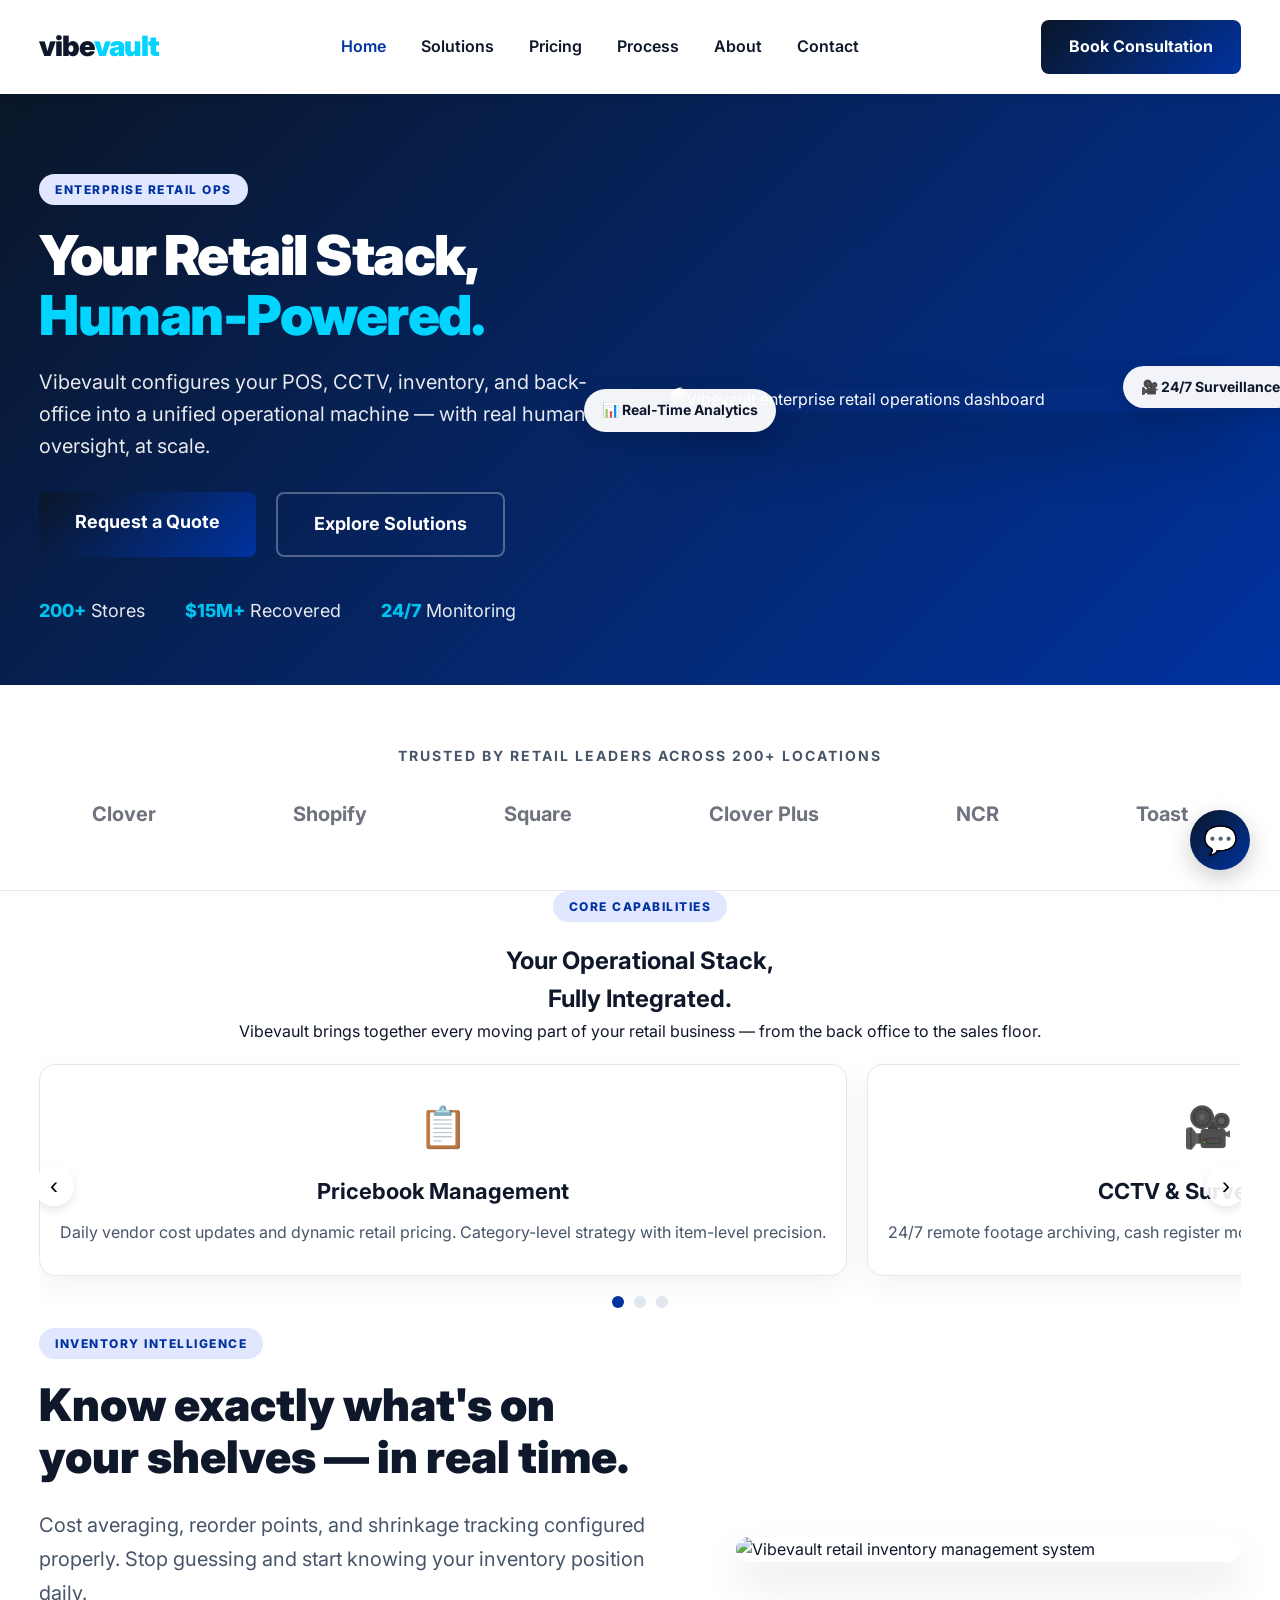
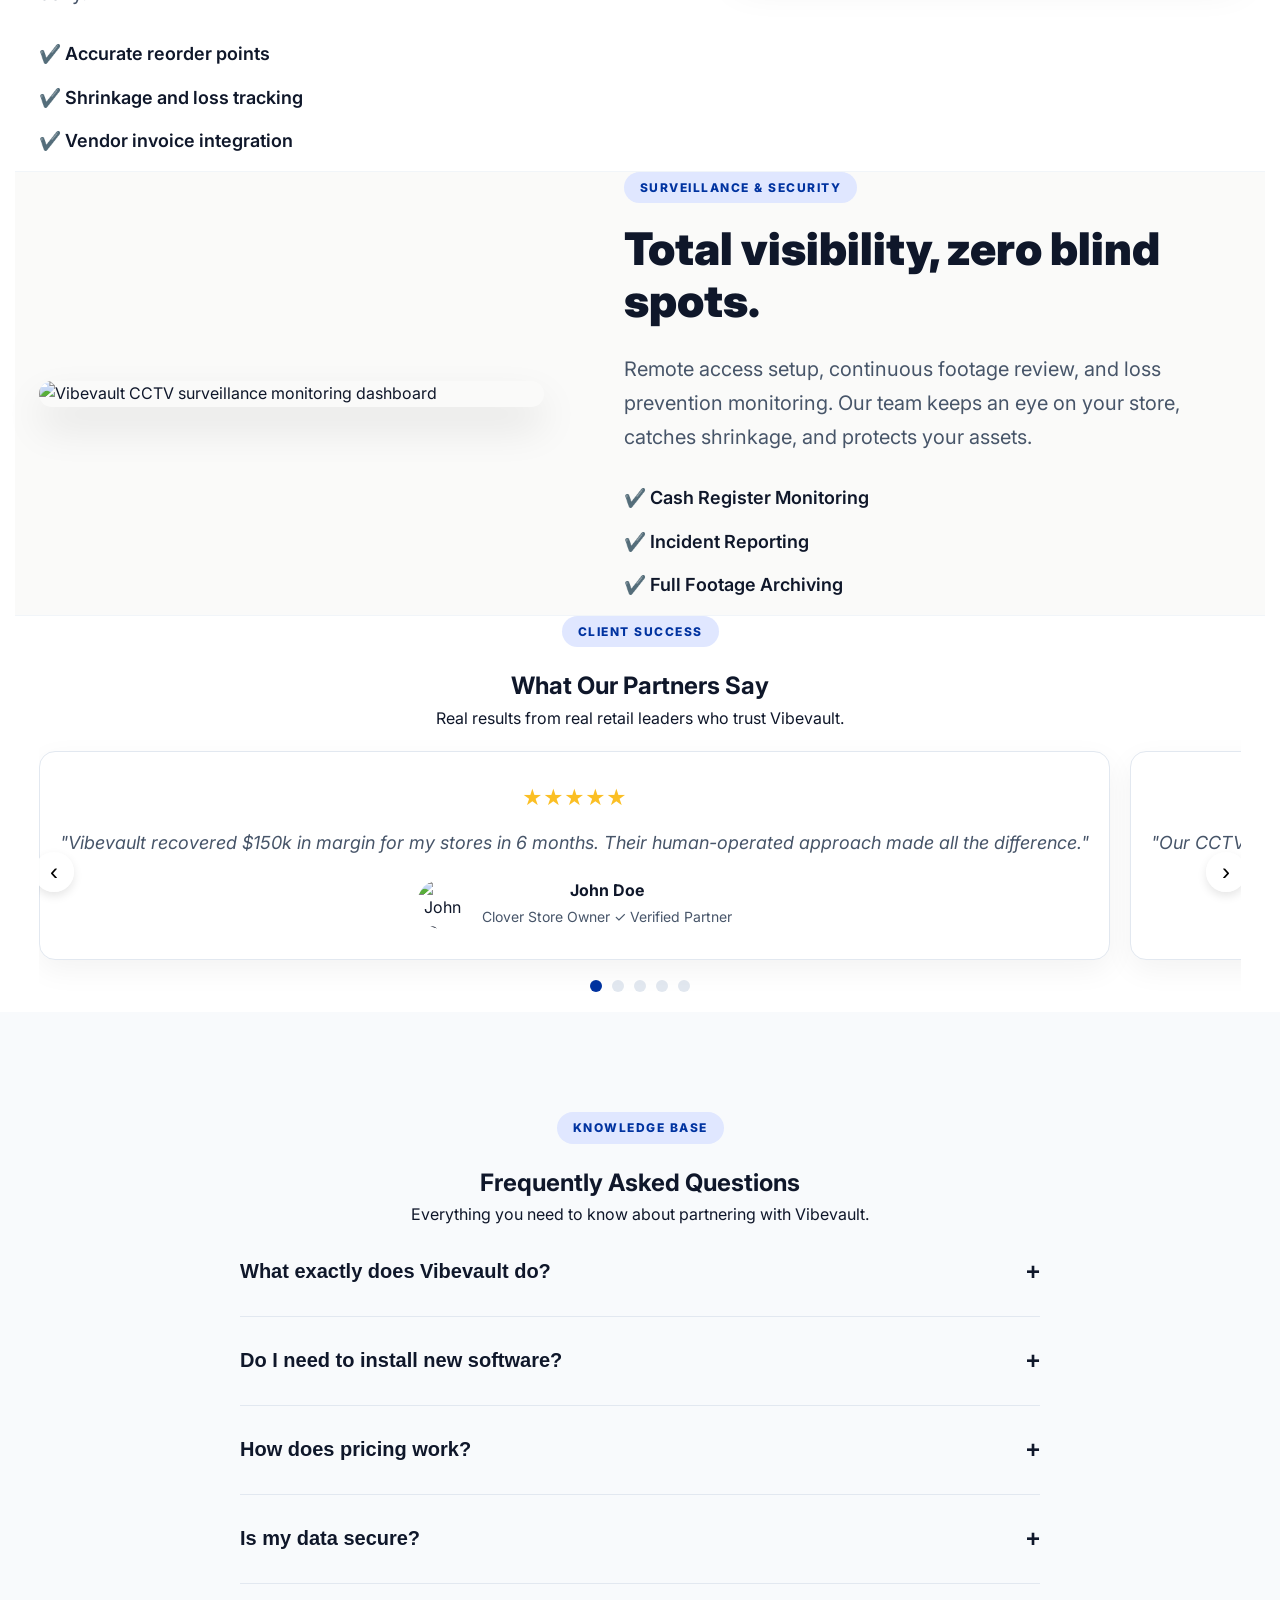
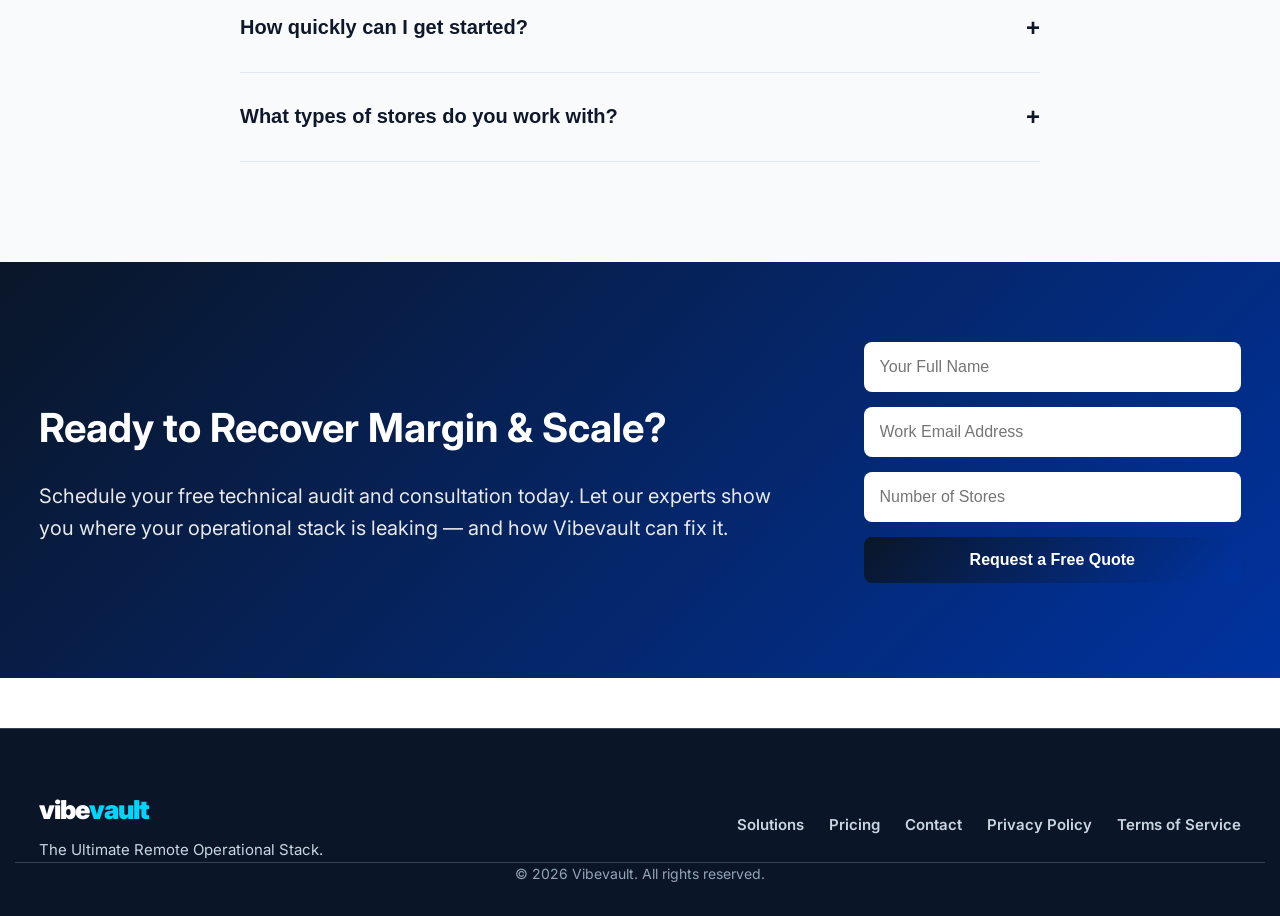
==== commit 12ece9b9: "Update index.html for SEO and favicon improvements Updated viewport meta tag, canonical URL, Open Gr" ====
--- a/index.html
+++ b/index.html
@@ -2,28 +2,30 @@
 <html lang="en">
 <head>
     <meta charset="UTF-8" />
-    <meta name="viewport" content="width=device-width, initial-scale=1.0" />
+    <meta name="viewport" content="width=device-width, initial-scale=1.0, maximum-scale=1.0, user-scalable=no" />
     <meta name="robots" content="index, follow" />
 
     <!-- Primary SEO -->
     <title>Vibevault | Enterprise Retail Operations & Back-Office Solutions</title>
     <meta name="description" content="Vibevault delivers enterprise-grade retail operations management. Human-powered POS, CCTV, inventory & back-office solutions. Scale with precision." />
-    <link rel="canonical" href="https://vibevault.com/" />
-
-    <!-- Favicons -->
-    <link rel="icon" type="image/svg+xml" href="data:image/svg+xml,<svg xmlns='http://www.w3.org/2000/svg' viewBox='0 0 100 100'><rect width='100' height='100' rx='20' fill='%230a1628'/><text x='50%' y='55%' dominant-baseline='central' text-anchor='middle' fill='%2300d4ff' font-family='sans-serif' font-size='60' font-weight='bold'>V</text></svg>" />
-    <link rel="apple-touch-icon" sizes="180x180" href="data:image/svg+xml,<svg xmlns='http://www.w3.org/2000/svg' viewBox='0 0 100 100'><rect width='100' height='100' rx='20' fill='%230a1628'/><text x='50%' y='55%' dominant-baseline='central' text-anchor='middle' fill='%2300d4ff' font-family='sans-serif' font-size='60' font-weight='bold'>V</text></svg>" />
+    <link rel="canonical" href="https://vibevault1.store/" />
+
+    <!-- Favicon (Inline SVG Data URI) -->
+    <link rel="icon" type="image/svg+xml" href="data:image/svg+xml,%3Csvg xmlns='http://www.w3.org/2000/svg' viewBox='0 0 100 100'%3E%3Crect width='100' height='100' rx='24' fill='%230a1628'/%3E%3Ctext x='50%25' y='55%25' dominant-baseline='central' text-anchor='middle' fill='%2300d4ff' font-family='Inter, sans-serif' font-size='56' font-weight='900' letter-spacing='-2'%3EV%3C/text%3E%3C/svg%3E" />
+    <link rel="apple-touch-icon" sizes="180x180" href="data:image/svg+xml,%3Csvg xmlns='http://www.w3.org/2000/svg' viewBox='0 0 100 100'%3E%3Crect width='100' height='100' rx='24' fill='%230a1628'/%3E%3Ctext x='50%25' y='55%25' dominant-baseline='central' text-anchor='middle' fill='%2300d4ff' font-family='Inter, sans-serif' font-size='56' font-weight='900' letter-spacing='-2'%3EV%3C/text%3E%3C/svg%3E" />
 
     <!-- Open Graph -->
     <meta property="og:type" content="website" />
-    <meta property="og:url" content="https://vibevault.com/" />
+    <meta property="og:url" content="https://vibevault1.store/" />
     <meta property="og:title" content="Vibevault | Enterprise Retail Operations & Back-Office Solutions" />
     <meta property="og:description" content="Vibevault delivers enterprise-grade retail operations management. Human-powered POS, CCTV, inventory & back-office solutions." />
     <meta property="og:image" content="https://images.unsplash.com/photo-1556742049-0cfed4f6a45d?auto=format&fit=crop&w=1200&q=80" />
+    <meta property="og:image:width" content="1200" />
+    <meta property="og:image:height" content="630" />
 
     <!-- Twitter -->
     <meta name="twitter:card" content="summary_large_image" />
-    <meta name="twitter:url" content="https://vibevault.com/" />
+    <meta name="twitter:url" content="https://vibevault1.store/" />
     <meta name="twitter:title" content="Vibevault | Enterprise Retail Operations" />
     <meta name="twitter:description" content="Human-powered retail operations management. Scale with precision." />
     <meta name="twitter:image" content="https://images.unsplash.com/photo-1556742049-0cfed4f6a45d?auto=format&fit=crop&w=1200&q=80" />
@@ -33,22 +35,72 @@
     <link rel="preconnect" href="https://fonts.gstatic.com" crossorigin />
     <link href="https://fonts.googleapis.com/css2?family=Inter:wght@400;500;600;700;800;900&display=swap" rel="stylesheet" />
 
-    <!-- Structured Data -->
+    <!-- JSON-LD Structured Data -->
     <script type="application/ld+json">
         {
             "@context": "https://schema.org",
             "@type": "Organization",
             "name": "Vibevault",
-            "url": "https://vibevault.com",
-            "logo": "https://vibevault.com/logo.png",
+            "url": "https://vibevault1.store",
+            "logo": "https://vibevault1.store/favicon.ico",
             "description": "Vibevault provides enterprise-grade retail operations management including POS configuration, CCTV surveillance, inventory management, and back-office reconciliation.",
             "contactPoint": {
                 "@type": "ContactPoint",
                 "contactType": "sales",
-                "email": "sales@vibevault.com"
-            }
+                "email": "sales@vibevault.com",
+                "telephone": "+1-832-464-6909"
+            },
+            "sameAs": [
+                "https://www.linkedin.com/company/vibevault",
+                "https://twitter.com/vibevault"
+            ]
         }
     </script>
+    <script type="application/ld+json">
+        {
+            "@context": "https://schema.org",
+            "@type": "WebSite",
+            "url": "https://vibevault1.store",
+            "name": "Vibevault",
+            "description": "Enterprise retail operations management platform."
+        }
+    </script>
+    <style>
+        /* Inline critical CSS to prevent FOUC */
+        body {
+            font-family: 'Inter', sans-serif;
+            margin: 0;
+            padding: 0;
+            background: #ffffff;
+            color: #0f172a;
+            overflow-x: hidden;
+            max-width: 100vw;
+        }
+        *,
+        *::before,
+        *::after {
+            box-sizing: border-box;
+        }
+        img {
+            max-width: 100%;
+            display: block;
+        }
+        .container {
+            max-width: 1250px;
+            margin: 0 auto;
+            padding: 0 24px;
+        }
+        .sr-only {
+            position: absolute;
+            width: 1px;
+            height: 1px;
+            padding: 0;
+            margin: -1px;
+            overflow: hidden;
+            clip: rect(0, 0, 0, 0);
+            border: 0;
+        }
+    </style>
 </head>
 <body>
 
@@ -110,6 +162,7 @@
                     <span>Square</span>
                     <span>Clover Plus</span>
                     <span>NCR</span>
+                    <span>Toast</span>
                 </div>
             </div>
         </section>
@@ -154,6 +207,16 @@
                             <h3>Staff Training & Onboarding</h3>
                             <p>Standardized training modules for new hires and ongoing staff development.</p>
                         </div>
+                        <div class="carousel-slide">
+                            <div class="feature-icon">🔒</div>
+                            <h3>Loss Prevention</h3>
+                            <p>Proactive monitoring and audit trails to reduce shrinkage and protect your assets.</p>
+                        </div>
+                        <div class="carousel-slide">
+                            <div class="feature-icon">📈</div>
+                            <h3>Margin Optimization</h3>
+                            <p>Data-driven pricing strategies and cost controls to maximize your bottom line.</p>
+                        </div>
                     </div>
                     <button class="carousel-btn prev" aria-label="Previous slide">‹</button>
                     <button class="carousel-btn next" aria-label="Next slide">›</button>
@@ -166,7 +229,7 @@
         <section class="deep-dive container scroll-anim">
             <div class="dive-content">
                 <div class="label-badge">Inventory Intelligence</div>
-                <h2>Know exactly what’s on your shelves — in real time.</h2>
+                <h2>Know exactly what's on your shelves — in real time.</h2>
                 <p>Cost averaging, reorder points, and shrinkage tracking configured properly. Stop guessing and start knowing your inventory position daily.</p>
                 <ul class="check-list">
                     <li>✔️ Accurate reorder points</li>
@@ -196,7 +259,7 @@
             </div>
         </section>
 
-        <!-- ===== TESTIMONIALS CAROUSEL ===== -->
+        <!-- ===== TESTIMONIALS CAROUSEL (10 Testimonials) ===== -->
         <section class="testimonials-section scroll-anim">
             <div class="container">
                 <div class="section-header text-center">
@@ -214,6 +277,7 @@
                                 <div>
                                     <strong>John Doe</strong>
                                     <span>Clover Store Owner</span>
+                                    <span class="verified-badge">✓ Verified Partner</span>
                                 </div>
                             </div>
                         </div>
@@ -225,6 +289,7 @@
                                 <div>
                                     <strong>Jane Smith</strong>
                                     <span>Square Retailer</span>
+                                    <span class="verified-badge">✓ Verified Partner</span>
                                 </div>
                             </div>
                         </div>
@@ -236,6 +301,7 @@
                                 <div>
                                     <strong>Mike Rivera</strong>
                                     <span>Multi-Store Operator</span>
+                                    <span class="verified-badge">✓ Verified Partner</span>
                                 </div>
                             </div>
                         </div>
@@ -247,6 +313,79 @@
                                 <div>
                                     <strong>Sarah Chen</strong>
                                     <span>Regional Manager</span>
+                                    <span class="verified-badge">✓ Verified Partner</span>
+                                </div>
+                            </div>
+                        </div>
+                        <div class="testimonial-slide">
+                            <div class="stars">★★★★★</div>
+                            <p>"We've been able to scale from 5 to 25 stores without adding back-office staff. Vibevault made that possible."</p>
+                            <div class="testimonial-author">
+                                <img src="https://images.unsplash.com/photo-1556157382-97eda2f9e2bf?auto=format&fit=crop&w=100&q=80" alt="David Park" loading="lazy" />
+                                <div>
+                                    <strong>David Park</strong>
+                                    <span>CEO, Park Retail Group</span>
+                                    <span class="verified-badge">✓ Verified Partner</span>
+                                </div>
+                            </div>
+                        </div>
+                        <div class="testimonial-slide">
+                            <div class="stars">★★★★★</div>
+                            <p>"The analytics dashboard gives me visibility I never had before. I can make decisions in real time."</p>
+                            <div class="testimonial-author">
+                                <img src="https://images.unsplash.com/photo-1580489944761-15a19d654956?auto=format&fit=crop&w=100&q=80" alt="Emily Rodriguez" loading="lazy" />
+                                <div>
+                                    <strong>Emily Rodriguez</strong>
+                                    <span>Operations Director</span>
+                                    <span class="verified-badge">✓ Verified Partner</span>
+                                </div>
+                            </div>
+                        </div>
+                        <div class="testimonial-slide">
+                            <div class="stars">★★★★★</div>
+                            <p>"Vibevault helped us recover $85k in lost inventory in the first quarter alone. Their team is relentless."</p>
+                            <div class="testimonial-author">
+                                <img src="https://images.unsplash.com/photo-1500648767791-00dcc994a43e?auto=format&fit=crop&w=100&q=80" alt="James Kim" loading="lazy" />
+                                <div>
+                                    <strong>James Kim</strong>
+                                    <span>Franchise Owner</span>
+                                    <span class="verified-badge">✓ Verified Partner</span>
+                                </div>
+                            </div>
+                        </div>
+                        <div class="testimonial-slide">
+                            <div class="stars">★★★★★</div>
+                            <p>"The onboarding was seamless. Within 2 weeks, we had full visibility across all 12 stores."</p>
+                            <div class="testimonial-author">
+                                <img src="https://images.unsplash.com/photo-1522529599102-193c0d76b5b6?auto=format&fit=crop&w=100&q=80" alt="Lisa Thompson" loading="lazy" />
+                                <div>
+                                    <strong>Lisa Thompson</strong>
+                                    <span>Retail Chain Operator</span>
+                                    <span class="verified-badge">✓ Verified Partner</span>
+                                </div>
+                            </div>
+                        </div>
+                        <div class="testimonial-slide">
+                            <div class="stars">★★★★★</div>
+                            <p>"Vibevault's loss prevention team caught a $40k fraud scheme within 48 hours. Incredible."</p>
+                            <div class="testimonial-author">
+                                <img src="https://images.unsplash.com/photo-1472099645785-5658abf4ff4e?auto=format&fit=crop&w=100&q=80" alt="Robert Nguyen" loading="lazy" />
+                                <div>
+                                    <strong>Robert Nguyen</strong>
+                                    <span>Security Director</span>
+                                    <span class="verified-badge">✓ Verified Partner</span>
+                                </div>
+                            </div>
+                        </div>
+                        <div class="testimonial-slide">
+                            <div class="stars">★★★★★</div>
+                            <p>"We've seen a 22% increase in gross margin since partnering with Vibevault. The ROI is undeniable."</p>
+                            <div class="testimonial-author">
+                                <img src="https://images.unsplash.com/photo-1438761681033-6461ffad8d80?auto=format&fit=crop&w=100&q=80" alt="Amanda Foster" loading="lazy" />
+                                <div>
+                                    <strong>Amanda Foster</strong>
+                                    <span>CFO, Foster Retail</span>
+                                    <span class="verified-badge">✓ Verified Partner</span>
                                 </div>
                             </div>
                         </div>
--- a/style.css
+++ b/style.css
@@ -1,10 +1,11 @@
 /* =========================================
-   MASTER CSS - VIBEVAULT (PROFESSIONAL UPGRADE)
+   MASTER CSS - VIBEVAULT (ENTERPRISE UPGRADE)
    ========================================= */
 :root {
-    --primary-color: #0d4b9f;
-    --primary-hover: #083370;
-    --secondary-color: #f8fafc;
+    --primary-color: #0a1628;
+    --primary-accent: #0033a0;
+    --secondary-color: #00d4ff;
+    --gradient-bg: linear-gradient(135deg, #0a1628 0%, #0033a0 100%);
     --text-dark: #0f172a;
     --text-muted: #475569;
     --white: #ffffff;
@@ -12,11 +13,7 @@
     --transition: all 0.3s ease;
 }
 
-* {
-    margin: 0;
-    padding: 0;
-    box-sizing: border-box;
-}
+* { margin: 0; padding: 0; box-sizing: border-box; }
 
 body {
     font-family: 'Inter', sans-serif;
@@ -26,48 +23,25 @@
     overflow-x: hidden;
 }
 
-a {
-    text-decoration: none;
-    transition: var(--transition);
-}
-
-.container {
-    max-width: 1250px;
-    margin: 0 auto;
-    padding: 0 24px;
-}
-
-.bg-light {
-    background-color: var(--secondary-color);
-}
-
-.text-center {
-    text-align: center;
-}
-
-.mt-20 {
-    margin-top: 20px;
-}
-.mt-40 {
-    margin-top: 40px;
-}
-.mt-50 {
-    margin-top: 50px;
-}
-.mb-50 {
-    margin-bottom: 50px;
-}
-
-/* =========================================
-   1. NAVBAR & FOOTER
-   ========================================= */
+a { text-decoration: none; transition: var(--transition); }
+
+.container { max-width: 1250px; margin: 0 auto; padding: 0 24px; }
+
+.bg-light { background-color: #f8fafc; }
+.text-center { text-align: center; }
+.mt-20 { margin-top: 20px; }
+.mt-40 { margin-top: 40px; }
+.mt-50 { margin-top: 50px; }
+.mb-50 { margin-bottom: 50px; }
+
+/* ===== NAVBAR & FOOTER ===== */
 .navbar {
     background: var(--white);
     padding: 20px 0;
     position: sticky;
     top: 0;
     z-index: 1000;
-    box-shadow: 0 4px 10px rgba(0, 0, 0, 0.05);
+    box-shadow: 0 4px 10px rgba(0,0,0,0.05);
 }
 
 .nav-container {
@@ -82,43 +56,48 @@
     color: var(--text-dark);
     letter-spacing: -1px;
 }
-
-.logo span {
-    color: var(--primary-color);
-}
+.logo span { color: var(--secondary-color); }
 
 .nav-links {
     list-style: none;
     display: flex;
     gap: 35px;
 }
-
 .nav-links a {
     color: var(--text-dark);
     font-weight: 600;
     font-size: 16px;
 }
-
 .nav-links a:hover,
-.nav-links a.active {
-    color: var(--primary-color);
+.nav-links a.active { color: var(--primary-accent); }
+
+.btn-consult {
+    background: var(--gradient-bg);
+    color: var(--white);
+    padding: 12px 28px;
+    border-radius: 30px;
+    font-weight: 700;
+    border: none;
+}
+.btn-consult:hover {
+    transform: translateY(-2px);
+    box-shadow: 0 8px 20px rgba(0,51,160,0.3);
 }
 
 .hamburger {
     display: none;
     font-size: 32px;
     cursor: pointer;
-    color: var(--primary-color);
+    color: var(--primary-accent);
 }
 
 footer {
-    background: #0f172a;
+    background: #0a1628;
     padding: 60px 0 30px;
     margin-top: 50px;
     color: var(--white);
     border-top: 1px solid #334155;
 }
-
 .footer-grid {
     display: flex;
     justify-content: space-between;
@@ -128,46 +107,16 @@
     padding-bottom: 40px;
     border-bottom: 1px solid #334155;
 }
-
-.footer-brand .logo {
-    font-size: 26px;
-    font-weight: 900;
-}
-
-.footer-brand p {
-    color: #cbd5e1;
-    font-size: 15px;
-    margin-top: 8px;
-}
-
-.footer-links {
-    display: flex;
-    gap: 25px;
-}
-
-.footer-links a {
-    color: #cbd5e1;
-    font-weight: 600;
-    font-size: 15px;
-}
-
-.footer-links a:hover {
-    color: #3b82f6;
-}
-
-.footer-bottom {
-    text-align: center;
-    padding-top: 25px;
-}
-
-.footer-bottom p {
-    color: #94a3b8;
-    font-size: 14px;
-}
-
-/* =========================================
-   2. BUTTONS & BADGES
-   ========================================= */
+.footer-brand .logo { font-size: 26px; color: white; }
+.footer-brand .logo span { color: var(--secondary-color); }
+.footer-brand p { color: #cbd5e1; font-size: 15px; margin-top: 8px; }
+.footer-links { display: flex; gap: 25px; }
+.footer-links a { color: #cbd5e1; font-weight: 600; font-size: 15px; }
+.footer-links a:hover { color: var(--secondary-color); }
+.footer-bottom { text-align: center; padding-top: 25px; }
+.footer-bottom p { color: #94a3b8; font-size: 14px; }
+
+/* ===== BUTTONS ===== */
 .btn {
     display: inline-block;
     padding: 14px 28px;
@@ -179,43 +128,29 @@
     border: none;
     text-align: center;
 }
-
 .btn-primary {
-    background-color: var(--primary-color);
+    background: var(--gradient-bg);
     color: var(--white);
 }
-
 .btn-primary:hover {
-    background-color: var(--primary-hover);
     transform: translateY(-2px);
-    box-shadow: 0 8px 15px rgba(13, 75, 159, 0.2);
-}
-
+    box-shadow: 0 8px 20px rgba(0,51,160,0.3);
+}
 .btn-secondary {
-    background-color: transparent;
+    background: transparent;
     color: var(--text-dark);
     border: 2px solid var(--border-color);
 }
-
 .btn-secondary:hover {
-    border-color: var(--primary-color);
-    color: var(--primary-color);
-    transform: translateY(-2px);
-}
-
-.btn-large {
-    font-size: 18px;
-    padding: 16px 36px;
-}
-
-.full-width {
-    width: 100%;
-    display: block;
-}
+    border-color: var(--primary-accent);
+    color: var(--primary-accent);
+}
+.btn-large { font-size: 18px; padding: 16px 36px; }
+.full-width { width: 100%; display: block; }
 
 .label-badge {
     background: #e0e7ff;
-    color: var(--primary-color);
+    color: var(--primary-accent);
     display: inline-block;
     padding: 6px 16px;
     border-radius: 30px;
@@ -226,137 +161,179 @@
     text-transform: uppercase;
 }
 
-/* =========================================
-   3. HERO & HEADERS
-   ========================================= */
+/* ===== HERO ===== */
+.hero {
+    padding: 80px 0 60px;
+    background: var(--gradient-bg);
+    color: var(--white);
+}
+.hero-grid {
+    display: flex;
+    align-items: center;
+    gap: 60px;
+}
+.hero-text { flex: 1; }
 .hero-title {
     font-size: 55px;
     line-height: 1.1;
     margin-bottom: 20px;
     font-weight: 900;
     letter-spacing: -1.5px;
-    color: var(--text-dark);
-}
-
+}
+.hero-title span { color: var(--secondary-color); }
 .hero-desc {
     font-size: 20px;
-    color: var(--text-muted);
+    opacity: 0.9;
     margin-bottom: 30px;
-    line-height: 1.6;
-}
-
-.page-header {
-    padding: 100px 0 80px;
-    background: var(--secondary-color);
-    text-align: center;
-    border-bottom: 1px solid var(--border-color);
-}
-
-.hero {
-    padding: 100px 0 60px;
-    background: linear-gradient(180deg, #f8fafc 0%, #ffffff 100%);
-}
-
-.hero-wrapper {
-    max-width: 900px;
-    margin: 0 auto;
-    text-align: center;
-}
-
-.hero-title span {
-    color: var(--primary-color);
-    font-style: italic;
-}
-
+}
 .hero-buttons {
     display: flex;
     gap: 20px;
-    justify-content: center;
     margin-top: 30px;
 }
-
-.hero-image-full img {
+.hero-buttons .btn-secondary {
+    border-color: rgba(255,255,255,0.3);
+    color: white;
+}
+.hero-buttons .btn-secondary:hover {
+    border-color: var(--secondary-color);
+    color: var(--secondary-color);
+}
+.hero-stats {
+    display: flex;
+    gap: 40px;
+    margin-top: 40px;
+}
+.hero-stats span { font-size: 18px; opacity: 0.9; }
+.hero-stats strong { font-weight: 800; color: var(--secondary-color); }
+
+.hero-visual {
+    flex: 1;
+    position: relative;
+}
+.hero-visual img {
     width: 100%;
     border-radius: 20px;
-    box-shadow: 0 30px 60px rgba(0, 0, 0, 0.15);
-    margin-bottom: 80px;
-}
-
-/* =========================================
-   4. HOME PAGE SPECIFICS
-   ========================================= */
+    box-shadow: 0 30px 60px rgba(0,0,0,0.3);
+}
+.floating-badge {
+    position: absolute;
+    background: rgba(255,255,255,0.95);
+    color: var(--text-dark);
+    padding: 10px 18px;
+    border-radius: 30px;
+    font-weight: 700;
+    font-size: 14px;
+    box-shadow: 0 8px 20px rgba(0,0,0,0.15);
+}
+.badge-1 { top: 10%; left: -15%; }
+.badge-2 { bottom: 15%; right: -10%; }
+
+/* ===== TRUSTED BY ===== */
 .trusted-by {
     padding: 60px 0;
-    border-top: 1px solid var(--border-color);
-}
-
-.trusted-by p {
+    border-bottom: 1px solid var(--border-color);
+}
+.trusted-label {
     font-size: 14px;
     font-weight: 700;
     color: var(--text-muted);
     letter-spacing: 2px;
     text-align: center;
 }
-
 .logo-grid {
     display: flex;
     justify-content: space-around;
     flex-wrap: wrap;
     gap: 30px;
+    margin-top: 30px;
     opacity: 0.6;
-}
-
-.metrics-section {
-    padding: 80px 0;
-}
-
-.metric-card h2 {
-    font-size: 50px;
-    font-weight: 900;
-    color: var(--primary-color);
-    margin-bottom: 5px;
-}
-
-.metric-card p {
-    font-size: 18px;
-    color: var(--text-muted);
-    font-weight: 600;
-}
-
-.testimonials-expanded {
-    padding: 100px 0;
-}
-
-.testimonial-block {
-    display: flex;
-    gap: 30px;
-    align-items: center;
+    font-weight: 700;
+    font-size: 20px;
+}
+
+/* ===== CAROUSEL ===== */
+.carousel-wrapper {
+    position: relative;
+    overflow: hidden;
+    padding: 20px 0;
+}
+.carousel-track {
+    display: flex;
+    transition: transform 0.5s ease;
+    gap: 20px;
+}
+.carousel-slide, .testimonial-slide {
+    min-width: calc(33.33% - 14px);
     background: var(--white);
     border-radius: 16px;
-    padding: 40px;
-    box-shadow: 0 10px 30px rgba(0, 0, 0, 0.05);
-    border: 1px solid #f1f5f9;
-    margin-bottom: 30px;
-}
-
-.test-img {
-    width: 100px;
-    height: 100px;
+    padding: 30px 20px;
+    box-shadow: 0 10px 30px rgba(0,0,0,0.05);
+    border: 1px solid var(--border-color);
+    flex-shrink: 0;
+    text-align: center;
+}
+.testimonial-slide {
+    min-width: calc(50% - 10px);
+}
+.feature-icon { font-size: 40px; margin-bottom: 15px; }
+.carousel-slide h3 { font-size: 22px; margin-bottom: 10px; }
+.carousel-slide p { color: var(--text-muted); }
+
+.stars { color: #fbbf24; font-size: 20px; margin-bottom: 15px; }
+.testimonial-slide p { font-style: italic; font-size: 18px; color: var(--text-muted); }
+.testimonial-author {
+    display: flex;
+    align-items: center;
+    justify-content: center;
+    gap: 15px;
+    margin-top: 20px;
+}
+.testimonial-author img {
+    width: 50px;
+    height: 50px;
+    border-radius: 50%;
     object-fit: cover;
+}
+.testimonial-author strong { display: block; }
+.testimonial-author span { font-size: 14px; color: var(--text-muted); }
+
+.carousel-btn {
+    position: absolute;
+    top: 50%;
+    transform: translateY(-50%);
+    background: rgba(255,255,255,0.9);
+    border: none;
+    width: 40px;
+    height: 40px;
     border-radius: 50%;
-}
-
-.testimonial-block p {
-    font-size: 18px;
-    line-height: 1.6;
-    color: var(--text-muted);
-    font-weight: 600;
-    font-style: italic;
-}
-
-/* =========================================
-   5. DEEP DIVE SECTIONS (Home, About)
-   ========================================= */
+    font-size: 24px;
+    cursor: pointer;
+    box-shadow: 0 4px 10px rgba(0,0,0,0.1);
+    z-index: 2;
+    transition: var(--transition);
+}
+.carousel-btn:hover { background: var(--primary-accent); color: white; }
+.carousel-btn.prev { left: -5px; }
+.carousel-btn.next { right: -5px; }
+
+.carousel-dots {
+    display: flex;
+    justify-content: center;
+    gap: 10px;
+    margin-top: 20px;
+}
+.carousel-dots span {
+    width: 12px;
+    height: 12px;
+    border-radius: 50%;
+    background: var(--border-color);
+    cursor: pointer;
+    transition: var(--transition);
+}
+.carousel-dots span.active { background: var(--primary-accent); }
+
+/* ===== DEEP DIVE ===== */
 .deep-dive {
     display: flex;
     align-items: center;
@@ -364,156 +341,129 @@
     padding: 120px 24px;
     border-bottom: 1px solid #f1f5f9;
 }
-
-.deep-dive.reverse {
-    flex-direction: row-reverse;
-    background-color: #fafaf9;
-}
-
-.dive-content {
-    flex: 1.1;
-}
-
-.dive-image {
-    flex: 0.9;
-}
-
-.dive-image img {
+.deep-dive.reverse { flex-direction: row-reverse; background: #fafaf9; }
+.dive-content { flex: 1.1; }
+.dive-image { flex: 0.9; }
+.dive-image img { width: 100%; border-radius: 20px; box-shadow: 0 20px 40px rgba(0,0,0,0.1); }
+.dive-content h2 { font-size: 45px; line-height: 1.15; margin-bottom: 25px; font-weight: 900; }
+.dive-content p { font-size: 20px; color: var(--text-muted); margin-bottom: 30px; line-height: 1.7; }
+.check-list { list-style: none; }
+.check-list li { font-size: 18px; margin-bottom: 15px; font-weight: 600; display: flex; align-items: center; gap: 10px; }
+
+/* ===== FAQ ===== */
+.faq-section { padding: 100px 0; background: #f8fafc; }
+.faq-grid { max-width: 800px; margin: 0 auto; }
+.faq-item {
+    border-bottom: 1px solid var(--border-color);
+    padding: 15px 0;
+}
+.faq-question {
+    background: none;
+    border: none;
     width: 100%;
-    border-radius: 20px;
-    box-shadow: 0 20px 40px rgba(0, 0, 0, 0.1);
-}
-
-.dive-content h2 {
-    font-size: 45px;
-    line-height: 1.15;
-    margin-bottom: 25px;
-    font-weight: 900;
-}
-
-.dive-content p {
+    text-align: left;
     font-size: 20px;
-    color: var(--text-muted);
-    margin-bottom: 30px;
-    line-height: 1.7;
-}
-
-.check-list {
-    list-style: none;
-}
-
-.check-list li {
-    font-size: 18px;
+    font-weight: 700;
+    padding: 15px 0;
+    cursor: pointer;
+    display: flex;
+    justify-content: space-between;
+    align-items: center;
+    color: var(--text-dark);
+}
+.faq-question .faq-icon { font-size: 24px; transition: transform 0.3s; }
+.faq-item.active .faq-icon { transform: rotate(45deg); }
+.faq-answer {
+    max-height: 0;
+    overflow: hidden;
+    transition: max-height 0.3s ease;
+}
+.faq-item.active .faq-answer { max-height: 300px; padding-bottom: 20px; }
+.faq-answer p { font-size: 18px; color: var(--text-muted); line-height: 1.7; }
+
+/* ===== MEGA CTA ===== */
+.mega-cta-extended {
+    background: var(--gradient-bg);
+    padding: 80px 0;
+    color: var(--white);
+}
+.mega-cta-flex {
+    display: flex;
+    gap: 60px;
+    align-items: center;
+}
+.mega-cta-extended h2 { font-size: 40px; margin-bottom: 20px; }
+.mega-cta-extended p { font-size: 20px; opacity: 0.9; }
+
+.lead-form input {
+    width: 100%;
+    padding: 16px;
+    border-radius: 8px;
+    border: none;
     margin-bottom: 15px;
-    font-weight: 600;
-    display: flex;
-    align-items: center;
-    gap: 10px;
-    color: var(--text-dark);
-}
-
-/* =========================================
-   6. GRIDS & CARDS
-   ========================================= */
-.grid-3 {
-    display: grid;
-    grid-template-columns: repeat(auto-fit, minmax(320px, 1fr));
-    gap: 40px;
-}
-
-.grid-4 {
-    display: grid;
-    grid-template-columns: repeat(4, 1fr);
-    gap: 20px;
-}
-
-.section-title {
-    margin-bottom: 50px;
+    font-size: 16px;
+}
+
+/* ===== SOLUTIONS PAGE ===== */
+.page-header {
+    padding: 100px 0 80px;
+    background: var(--gradient-bg);
+    color: var(--white);
     text-align: center;
 }
-
-.icon-large {
-    font-size: 45px;
-    margin-bottom: 20px;
-}
-
-/* Solutions Page */
-.solutions-grid-large {
-    padding: 80px 0;
-}
+.page-header .label-badge { background: rgba(255,255,255,0.2); color: var(--secondary-color); }
+.page-header .hero-title { color: white; }
+.page-header .hero-desc { color: rgba(255,255,255,0.8); }
+
+.solutions-grid-large { padding: 80px 0; }
+.grid-2 { display: grid; grid-template-columns: repeat(2,1fr); gap: 40px; }
 
 .service-block-detailed {
     background: var(--white);
     border-radius: 16px;
     border: 1px solid var(--border-color);
     overflow: hidden;
-    box-shadow: 0 15px 35px rgba(0, 0, 0, 0.06);
+    box-shadow: 0 15px 35px rgba(0,0,0,0.06);
     padding-bottom: 30px;
 }
-
 .service-block-detailed img {
     width: 100%;
-    height: 280px;
+    height: 250px;
     object-fit: cover;
-    margin-bottom: 25px;
-}
-
+}
 .service-block-detailed h2 {
     font-size: 28px;
     padding: 0 25px;
-    margin-bottom: 15px;
-}
-
+    margin: 25px 0 15px;
+}
 .service-block-detailed p {
     font-size: 17px;
     color: var(--text-muted);
     padding: 0 25px;
     margin-bottom: 20px;
 }
-
-.price-tag {
-    display: inline-block;
-    margin: 0 25px;
-    font-weight: 800;
-    font-size: 22px;
-    color: var(--primary-color);
-    background: #e0e7ff;
-    padding: 10px 20px;
-    border-radius: 8px;
-}
-
-/* =========================================
-   7. PRICING - 4 TIER GRID (NEW)
-   ========================================= */
-.pricing-container-large {
-    padding: 40px 0;
-}
-
+.service-block-detailed .btn { margin: 0 25px; }
+
+/* ===== PRICING ===== */
+.pricing-container-large { padding: 40px 0; }
 .pricing-grid-4 {
     display: grid;
-    grid-template-columns: repeat(4, 1fr);
+    grid-template-columns: repeat(4,1fr);
     gap: 30px;
     align-items: stretch;
 }
-
 .pricing-card {
     background: var(--white);
     border-radius: 16px;
     border: 1px solid var(--border-color);
     padding: 40px 30px;
-    box-shadow: 0 10px 30px rgba(0, 0, 0, 0.04);
+    box-shadow: 0 10px 30px rgba(0,0,0,0.04);
     display: flex;
     flex-direction: column;
-    text-align: left;
     position: relative;
     transition: var(--transition);
 }
-
-.pricing-card:hover {
-    box-shadow: 0 20px 40px rgba(0, 0, 0, 0.08);
-    transform: translateY(-5px);
-}
-
+.pricing-card:hover { transform: translateY(-5px); box-shadow: 0 20px 40px rgba(0,0,0,0.08); }
 .tier-label {
     display: inline-block;
     background: #f1f5f9;
@@ -525,44 +475,15 @@
     margin-bottom: 15px;
     letter-spacing: 1px;
 }
-
-.tier-name {
-    font-size: 20px;
-    font-weight: 800;
-    margin-bottom: 15px;
-    color: var(--text-dark);
-    text-transform: uppercase;
-}
-
-.price {
-    font-size: 60px;
-    font-weight: 900;
-    margin-bottom: 5px;
-    line-height: 1;
-    color: var(--text-dark);
-}
-
-.flat-rate {
-    font-size: 16px;
-    color: var(--text-muted);
-    margin-bottom: 20px;
-    font-weight: 500;
-}
-
-.tier-desc {
-    font-size: 15px;
-    color: var(--text-muted);
-    margin-bottom: 30px;
-    line-height: 1.6;
-    min-height: 70px;
-}
-
+.tier-name { font-size: 20px; font-weight: 800; margin-bottom: 15px; text-transform: uppercase; }
+.price { font-size: 48px; font-weight: 900; margin-bottom: 5px; line-height: 1; }
+.flat-rate { font-size: 16px; color: var(--text-muted); margin-bottom: 20px; font-weight: 500; }
+.tier-desc { font-size: 15px; color: var(--text-muted); margin-bottom: 30px; line-height: 1.6; min-height: 70px; }
 .benefits-list-detailed {
     list-style: none;
     margin-bottom: 40px;
     flex-grow: 1;
 }
-
 .benefits-list-detailed li {
     font-size: 15px;
     margin-bottom: 12px;
@@ -571,28 +492,20 @@
     display: flex;
     align-items: flex-start;
     gap: 10px;
-    color: var(--text-dark);
-}
-
-/* Most Popular (Professional) */
+}
 .premium-partner {
-    background: var(--primary-color);
+    background: var(--gradient-bg);
     border: none;
-    box-shadow: 0 20px 50px rgba(13, 75, 159, 0.3);
+    box-shadow: 0 20px 50px rgba(0,51,160,0.3);
     transform: scale(1.03);
 }
-
-.premium-partner:hover {
-    transform: scale(1.03) translateY(-5px);
-    box-shadow: 0 30px 60px rgba(13, 75, 159, 0.4);
-}
-
+.premium-partner:hover { transform: scale(1.03) translateY(-5px); }
 .premium-partner .badge {
     position: absolute;
     top: -15px;
     left: 50%;
     transform: translateX(-50%);
-    background: #fbbf24;
+    background: var(--secondary-color);
     color: #000;
     padding: 6px 16px;
     border-radius: 20px;
@@ -601,88 +514,17 @@
     letter-spacing: 1px;
     white-space: nowrap;
 }
-
-.premium-partner .benefits-list-detailed li {
-    border-bottom: 1px solid rgba(255, 255, 255, 0.15);
-    color: var(--white);
-}
-
-.premium-partner .tier-name,
-.premium-partner .price {
-    color: var(--white);
-}
-
-/* =========================================
-   8. 12 ADD-ON SERVICES (grid-4)
-   ========================================= */
-.core-operations {
-    padding: 100px 0;
-}
-
-.addon-card {
-    background: var(--white);
-    border-radius: 12px;
-    border: 1px solid var(--border-color);
-    padding: 30px 20px;
-    box-shadow: 0 4px 15px rgba(0, 0, 0, 0.03);
-    transition: var(--transition);
-    display: flex;
-    flex-direction: column;
-    text-align: left;
-}
-
-.addon-card:hover {
-    transform: translateY(-5px);
-    box-shadow: 0 15px 30px rgba(0, 0, 0, 0.08);
-    border-color: var(--primary-color);
-}
-
-.addon-icon {
-    font-size: 32px;
-    color: var(--primary-color);
-    margin-bottom: 15px;
-}
-
-.addon-card h3 {
-    font-size: 18px;
-    font-weight: 800;
-    margin-bottom: 10px;
-    color: var(--text-dark);
-    line-height: 1.3;
-}
-
-.addon-card p {
-    font-size: 14px;
-    color: var(--text-muted);
-    margin-bottom: 25px;
-    flex-grow: 1;
-    line-height: 1.5;
-}
-
-.addon-card .btn {
-    padding: 12px 10px;
-    font-size: 14px;
-    border-radius: 30px;
-}
-
-/* =========================================
-   9. PROCESS - 4 STEP TIMELINE
-   ========================================= */
-.process-timeline-large {
-    padding: 100px 24px;
-    max-width: 900px;
-    margin: 0 auto;
-}
-
-/* Progress bar (visual) */
+.premium-partner .benefits-list-detailed li { border-bottom: 1px solid rgba(255,255,255,0.15); color: white; }
+.premium-partner .tier-name, .premium-partner .price { color: white; }
+
+/* ===== PROCESS ===== */
+.process-timeline-large { padding: 100px 24px; max-width: 900px; margin: 0 auto; }
 .process-progress {
     display: flex;
     justify-content: space-between;
-    align-items: center;
     margin-bottom: 60px;
     position: relative;
 }
-
 .process-progress::before {
     content: '';
     position: absolute;
@@ -694,7 +536,6 @@
     transform: translateY(-50%);
     z-index: 0;
 }
-
 .process-progress .progress-step {
     width: 50px;
     height: 50px;
@@ -711,13 +552,11 @@
     z-index: 1;
     transition: var(--transition);
 }
-
 .process-progress .progress-step.active {
-    border-color: var(--primary-color);
-    background: var(--primary-color);
-    color: var(--white);
-}
-
+    border-color: var(--primary-accent);
+    background: var(--primary-accent);
+    color: white;
+}
 .process-card-detailed {
     display: flex;
     gap: 40px;
@@ -725,16 +564,15 @@
     background: var(--white);
     padding: 50px;
     border-radius: 16px;
-    box-shadow: 0 15px 40px rgba(0, 0, 0, 0.08);
+    box-shadow: 0 15px 40px rgba(0,0,0,0.08);
     border: 1px solid #f1f5f9;
     margin-bottom: 40px;
 }
-
 .step-number-large {
     font-size: 50px;
     font-weight: 900;
-    color: var(--white);
-    background: var(--primary-color);
+    color: white;
+    background: var(--gradient-bg);
     width: 110px;
     height: 110px;
     display: flex;
@@ -743,38 +581,25 @@
     border-radius: 50%;
     flex-shrink: 0;
 }
-
-.process-text h2 {
-    font-size: 30px;
-    margin-bottom: 15px;
-    font-weight: 800;
-}
-
-.process-text p {
-    font-size: 18px;
-    color: var(--text-muted);
-}
-
-/* =========================================
-   10. ABOUT PAGE - TEAM CARDS & VALUES
-   ========================================= */
+.process-text h2 { font-size: 30px; margin-bottom: 15px; font-weight: 800; }
+.process-text p { font-size: 18px; color: var(--text-muted); }
+
+/* ===== ABOUT ===== */
 .value-card {
     padding: 40px 20px;
     background: var(--white);
     border-radius: 16px;
-    box-shadow: 0 10px 30px rgba(0, 0, 0, 0.05);
+    box-shadow: 0 10px 30px rgba(0,0,0,0.05);
     border: 1px solid var(--border-color);
 }
-
 .team-card {
     text-align: center;
     background: var(--white);
     border-radius: 16px;
     padding: 30px;
-    box-shadow: 0 10px 30px rgba(0, 0, 0, 0.05);
+    box-shadow: 0 10px 30px rgba(0,0,0,0.05);
     border: 1px solid var(--border-color);
 }
-
 .team-card img {
     width: 150px;
     height: 150px;
@@ -782,83 +607,39 @@
     border-radius: 50%;
     margin-bottom: 20px;
 }
-
-.team-card h3 {
-    font-size: 22px;
-    margin-bottom: 5px;
-}
-
-.team-card p {
-    color: var(--text-muted);
-}
-
-/* =========================================
-   11. CONTACT FORM
-   ========================================= */
+.team-card h3 { font-size: 22px; margin-bottom: 5px; }
+.team-card p { color: var(--text-muted); }
+
+/* ===== CONTACT ===== */
 .contact-page-wrapper-extended {
     display: flex;
     gap: 80px;
     padding: 120px 24px;
     align-items: flex-start;
 }
-
-.contact-info-extended {
-    flex: 0.9;
-}
-
-.contact-cards-grid {
-    display: flex;
-    flex-direction: column;
-    gap: 20px;
-    margin-top: 50px;
-}
-
+.contact-info-extended { flex: 0.9; }
+.contact-cards-grid { display: flex; flex-direction: column; gap: 20px; margin-top: 50px; }
 .contact-card-info {
     background: var(--secondary-color);
     padding: 30px;
     border-radius: 12px;
     border: 1px solid var(--border-color);
 }
-
-.contact-card-info h3 {
-    font-size: 22px;
-    margin-bottom: 10px;
-}
-
-.contact-card-info p {
-    font-size: 18px;
-    color: var(--text-muted);
-}
+.contact-card-info h3 { font-size: 22px; margin-bottom: 10px; }
+.contact-card-info p { font-size: 18px; color: var(--text-muted); }
 
 .contact-form-large-extended {
     flex: 1.1;
     background: var(--white);
     padding: 60px;
     border-radius: 24px;
-    box-shadow: 0 25px 60px rgba(0, 0, 0, 0.1);
+    box-shadow: 0 25px 60px rgba(0,0,0,0.1);
     border: 1px solid var(--border-color);
 }
-
-.form-row-extended {
-    display: flex;
-    gap: 20px;
-}
-
-.form-row-extended .input-group-extended {
-    flex: 1;
-}
-
-.input-group-extended {
-    margin-bottom: 30px;
-}
-
-.input-group-extended label {
-    display: block;
-    margin-bottom: 10px;
-    font-weight: 700;
-    font-size: 18px;
-}
-
+.form-row-extended { display: flex; gap: 20px; }
+.form-row-extended .input-group-extended { flex: 1; }
+.input-group-extended { margin-bottom: 30px; }
+.input-group-extended label { display: block; margin-bottom: 10px; font-weight: 700; font-size: 18px; }
 .input-group-extended input,
 .input-group-extended textarea {
     width: 100%;
@@ -870,101 +651,73 @@
     background: #f8fafc;
     transition: var(--transition);
 }
-
 .input-group-extended input:focus,
 .input-group-extended textarea:focus {
     outline: none;
-    border-color: var(--primary-color);
-    background: var(--white);
-}
-
-.form-message {
-    margin-top: 15px;
-    text-align: center;
+    border-color: var(--primary-accent);
+    background: var(--white);
+}
+.form-message { margin-top: 15px; text-align: center; font-weight: 600; }
+
+/* ===== CHAT BADGE ===== */
+.chat-badge {
+    position: fixed;
+    bottom: 30px;
+    right: 30px;
+    background: var(--gradient-bg);
+    color: white;
+    width: 60px;
+    height: 60px;
+    border-radius: 50%;
+    display: flex;
+    align-items: center;
+    justify-content: center;
+    font-size: 28px;
+    cursor: pointer;
+    box-shadow: 0 8px 25px rgba(0,0,0,0.2);
+    z-index: 999;
+    transition: var(--transition);
+}
+.chat-badge:hover { transform: scale(1.1); }
+.chat-tooltip {
+    position: absolute;
+    right: 70px;
+    background: #0a1628;
+    color: white;
+    padding: 6px 14px;
+    border-radius: 30px;
+    font-size: 14px;
     font-weight: 600;
-}
-
-/* =========================================
-   12. MEGA CTA
-   ========================================= */
-.mega-cta-extended {
-    background: var(--primary-color);
-    padding: 80px 0;
-    color: var(--white);
-}
-
-.mega-cta-flex {
-    display: flex;
-    gap: 60px;
-    align-items: center;
-}
-
-.mega-cta-extended h2 {
-    font-size: 40px;
-    margin-bottom: 20px;
-}
-
-.mega-cta-extended p {
-    font-size: 20px;
-    opacity: 0.9;
-}
-
-.lead-form input {
-    width: 100%;
-    padding: 16px;
-    border-radius: 8px;
-    border: none;
-    margin-bottom: 15px;
-    font-size: 16px;
-}
-
-/* =========================================
-   13. ANIMATIONS
-   ========================================= */
-.scroll-anim {
+    white-space: nowrap;
     opacity: 0;
-    transform: translateY(40px);
-    transition: all 0.8s cubic-bezier(0.5, 0, 0, 1);
-}
-
-.scroll-anim.visible {
-    opacity: 1;
-    transform: translateY(0);
-}
-
-/* =========================================
-   14. RESPONSIVE
-   ========================================= */
+    transition: opacity 0.3s;
+}
+.chat-badge:hover .chat-tooltip { opacity: 1; }
+
+/* ===== LEGAL PAGES ===== */
+.legal-content h2 { font-size: 28px; margin-top: 40px; margin-bottom: 15px; }
+.legal-content p { font-size: 18px; color: var(--text-muted); line-height: 1.8; }
+.legal-content a { color: var(--primary-accent); }
+
+/* ===== RESPONSIVE ===== */
 @media (max-width: 1024px) {
-    .pricing-grid-4 {
-        grid-template-columns: repeat(2, 1fr);
-    }
-    .premium-partner {
-        transform: scale(1);
-    }
-    .premium-partner:hover {
-        transform: translateY(-5px);
-    }
-    .grid-4 {
-        grid-template-columns: repeat(2, 1fr);
-        gap: 25px;
-    }
-    .deep-dive,
-    .deep-dive.reverse,
-    .contact-page-wrapper-extended {
+    .hero-grid { flex-direction: column; text-align: center; }
+    .hero-stats { justify-content: center; }
+    .floating-badge { display: none; }
+    .pricing-grid-4 { grid-template-columns: repeat(2,1fr); }
+    .premium-partner { transform: scale(1); }
+    .premium-partner:hover { transform: translateY(-5px); }
+    .grid-2 { grid-template-columns: 1fr; }
+    .deep-dive, .deep-dive.reverse, .contact-page-wrapper-extended {
         flex-direction: column;
         text-align: center;
         gap: 50px;
     }
-    .footer-grid {
-        flex-direction: column;
-        text-align: center;
-        gap: 20px;
-    }
-    .mega-cta-flex {
-        flex-direction: column;
-        text-align: center;
-    }
+    .footer-grid { flex-direction: column; text-align: center; gap: 20px; }
+    .mega-cta-flex { flex-direction: column; text-align: center; }
+    .carousel-slide { min-width: calc(50% - 10px); }
+    .testimonial-slide { min-width: calc(100% - 10px); }
+    .process-progress { display: none; }
 }
 
 @media (max-width: 768px) {
@@ -978,67 +731,33 @@
         background: var(--white);
         padding: 20px;
         text-align: center;
-        box-shadow: 0 10px 20px rgba(0, 0, 0, 0.1);
+        box-shadow: 0 10px 20px rgba(0,0,0,0.1);
     }
-    .nav-links.active {
-        display: flex;
-    }
-    .navbar .btn {
-        display: none;
-    }
-    .hamburger {
-        display: block;
-    }
-
-    .hero-title {
-        font-size: 38px;
-        letter-spacing: -1px;
-    }
-    .hero-buttons {
-        flex-direction: column;
-    }
-
-    .grid-3 {
-        grid-template-columns: 1fr;
-        gap: 30px;
-    }
-    .pricing-grid-4 {
-        grid-template-columns: 1fr;
-        gap: 40px;
-    }
-    .tier-desc {
-        min-height: auto;
-    }
-    .pricing-card {
-        padding: 40px 25px;
-    }
-    .grid-4 {
-        grid-template-columns: 1fr;
-        gap: 20px;
-    }
-
-    .form-row-extended {
-        flex-direction: column;
-        gap: 0;
-    }
-    .contact-form-large-extended {
-        padding: 30px 20px;
-    }
-    .process-card-detailed {
-        flex-direction: column;
-        text-align: center;
-        padding: 30px;
-    }
-    .testimonial-block {
-        flex-direction: column;
-        text-align: center;
-    }
-    .process-progress {
-        display: none;
-    }
-    .step-number-large {
-        width: 80px;
-        height: 80px;
-        font-size: 35px;
-    }
-}
+    .nav-links.active { display: flex; }
+    .navbar .btn { display: none; }
+    .hamburger { display: block; }
+
+    .hero-title { font-size: 38px; }
+    .hero-buttons { flex-direction: column; align-items: center; }
+    .hero-stats { flex-direction: column; gap: 10px; }
+
+    .pricing-grid-4 { grid-template-columns: 1fr; gap: 40px; }
+    .pricing-card { padding: 40px 25px; }
+    .tier-desc { min-height: auto; }
+
+    .carousel-slide { min-width: calc(100% - 10px); }
+    .form-row-extended { flex-direction: column; gap: 0; }
+    .contact-form-large-extended { padding: 30px 20px; }
+    .process-card-detailed { flex-direction: column; text-align: center; padding: 30px; }
+    .step-number-large { width: 80px; height: 80px; font-size: 35px; }
+    .grid-3 { grid-template-columns: 1fr; }
+
+    .carousel-btn { display: none; }
+}
+
+.scroll-anim {
+    opacity: 0;
+    transform: translateY(40px);
+    transition: all 0.8s cubic-bezier(0.5,0,0,1);
+}
+.scroll-anim.visible { opacity: 1; transform: translateY(0); }
